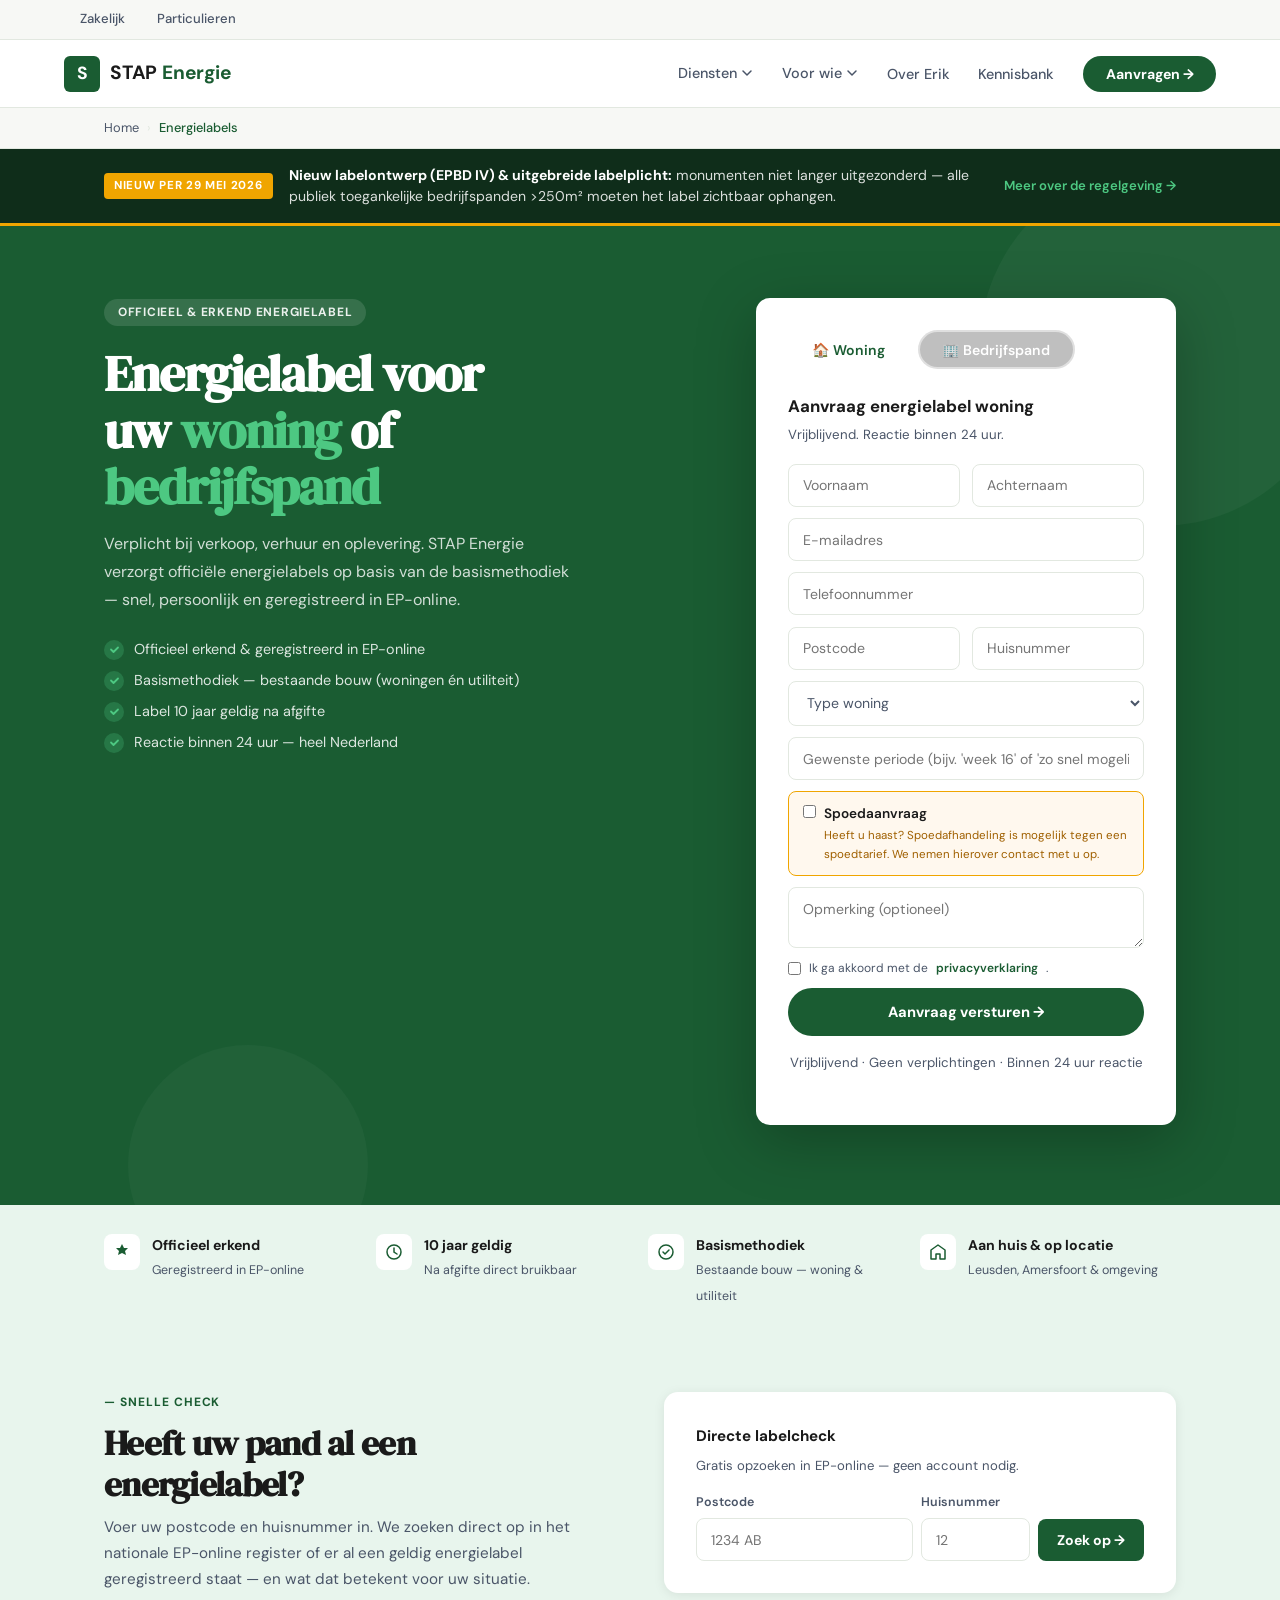
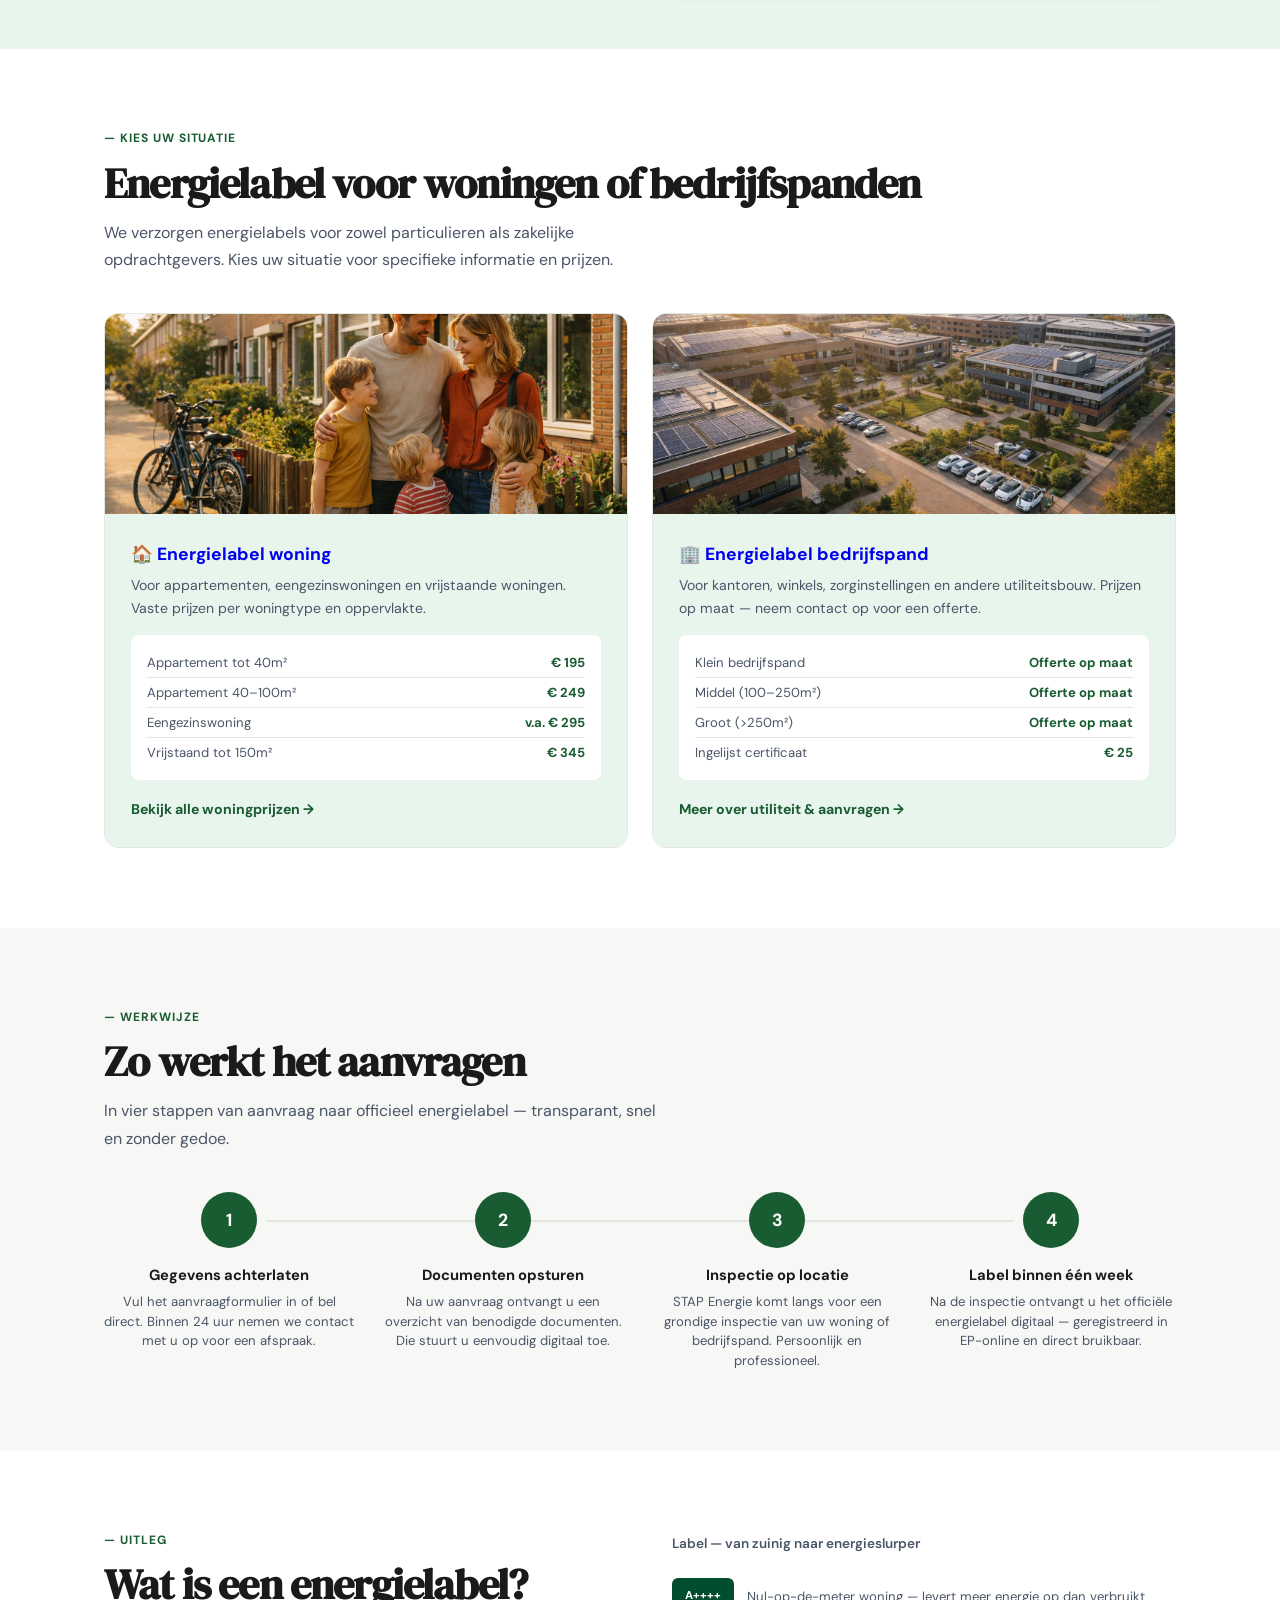
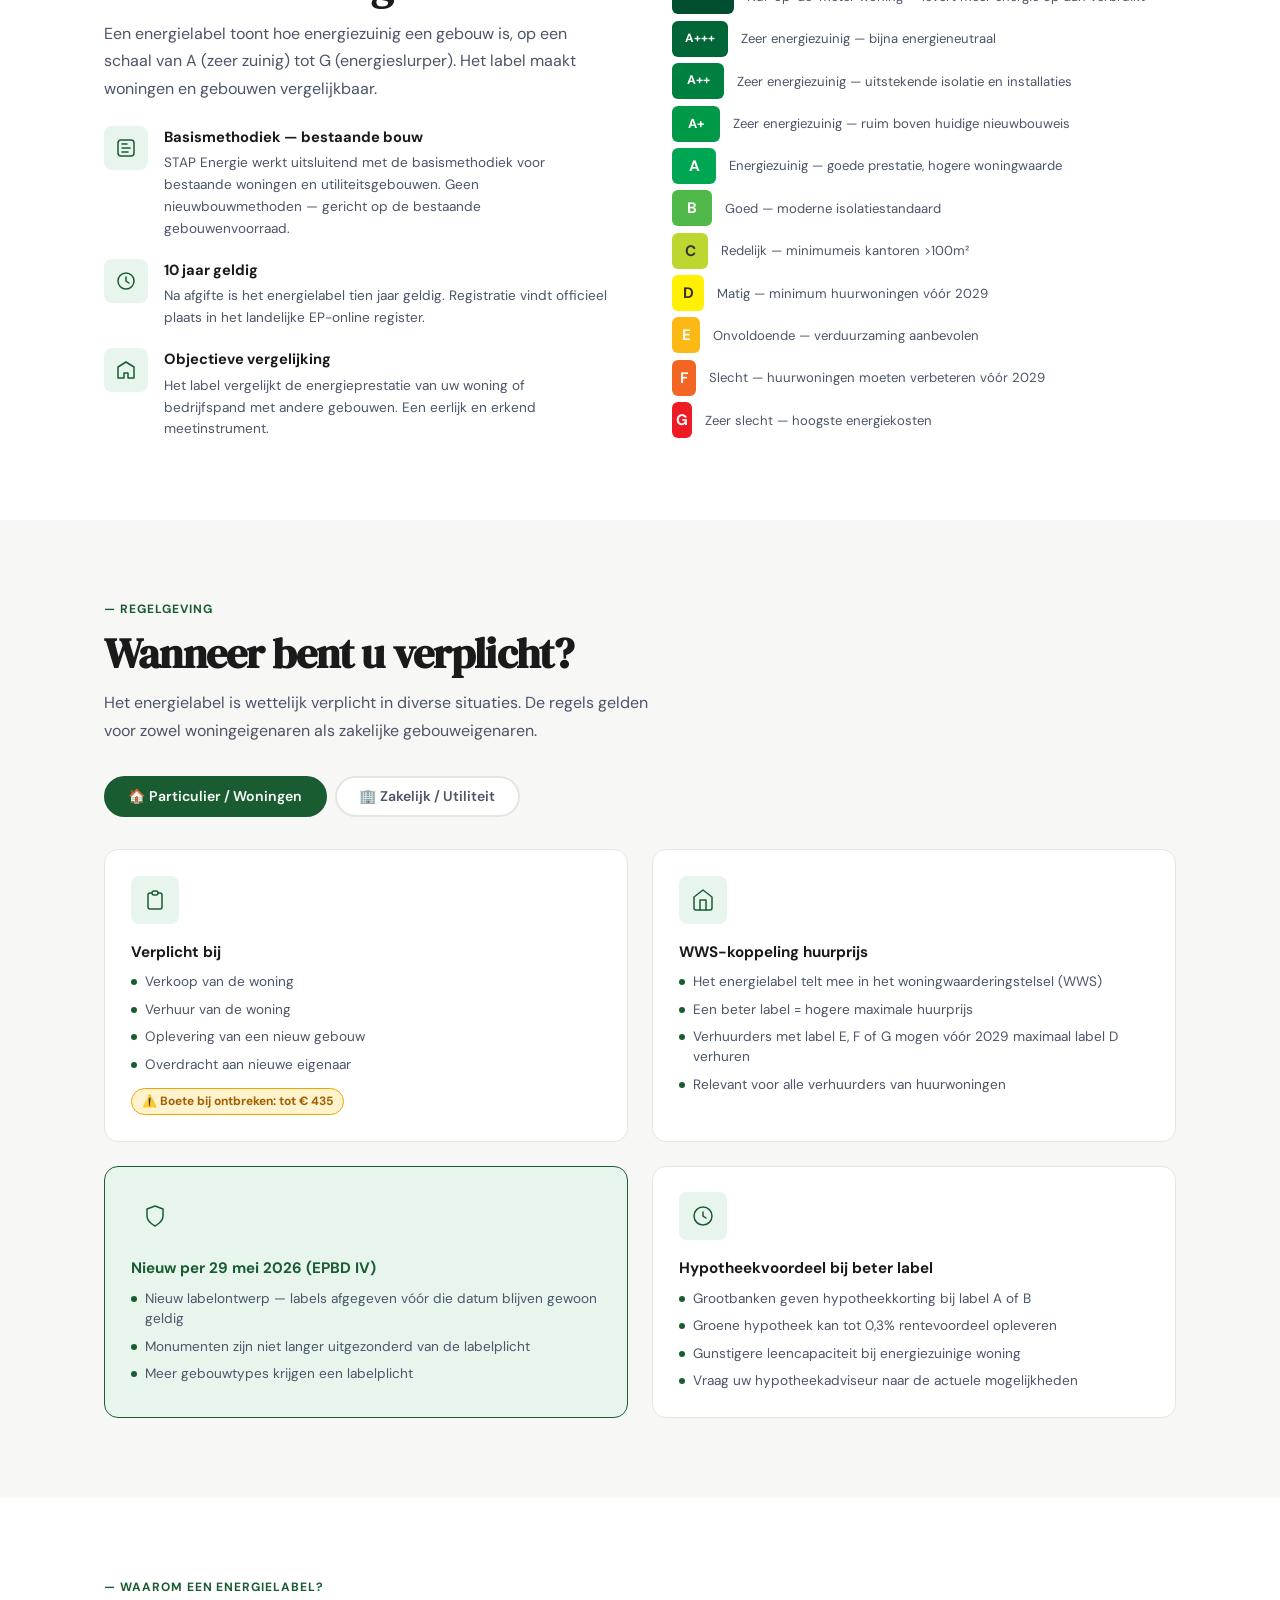
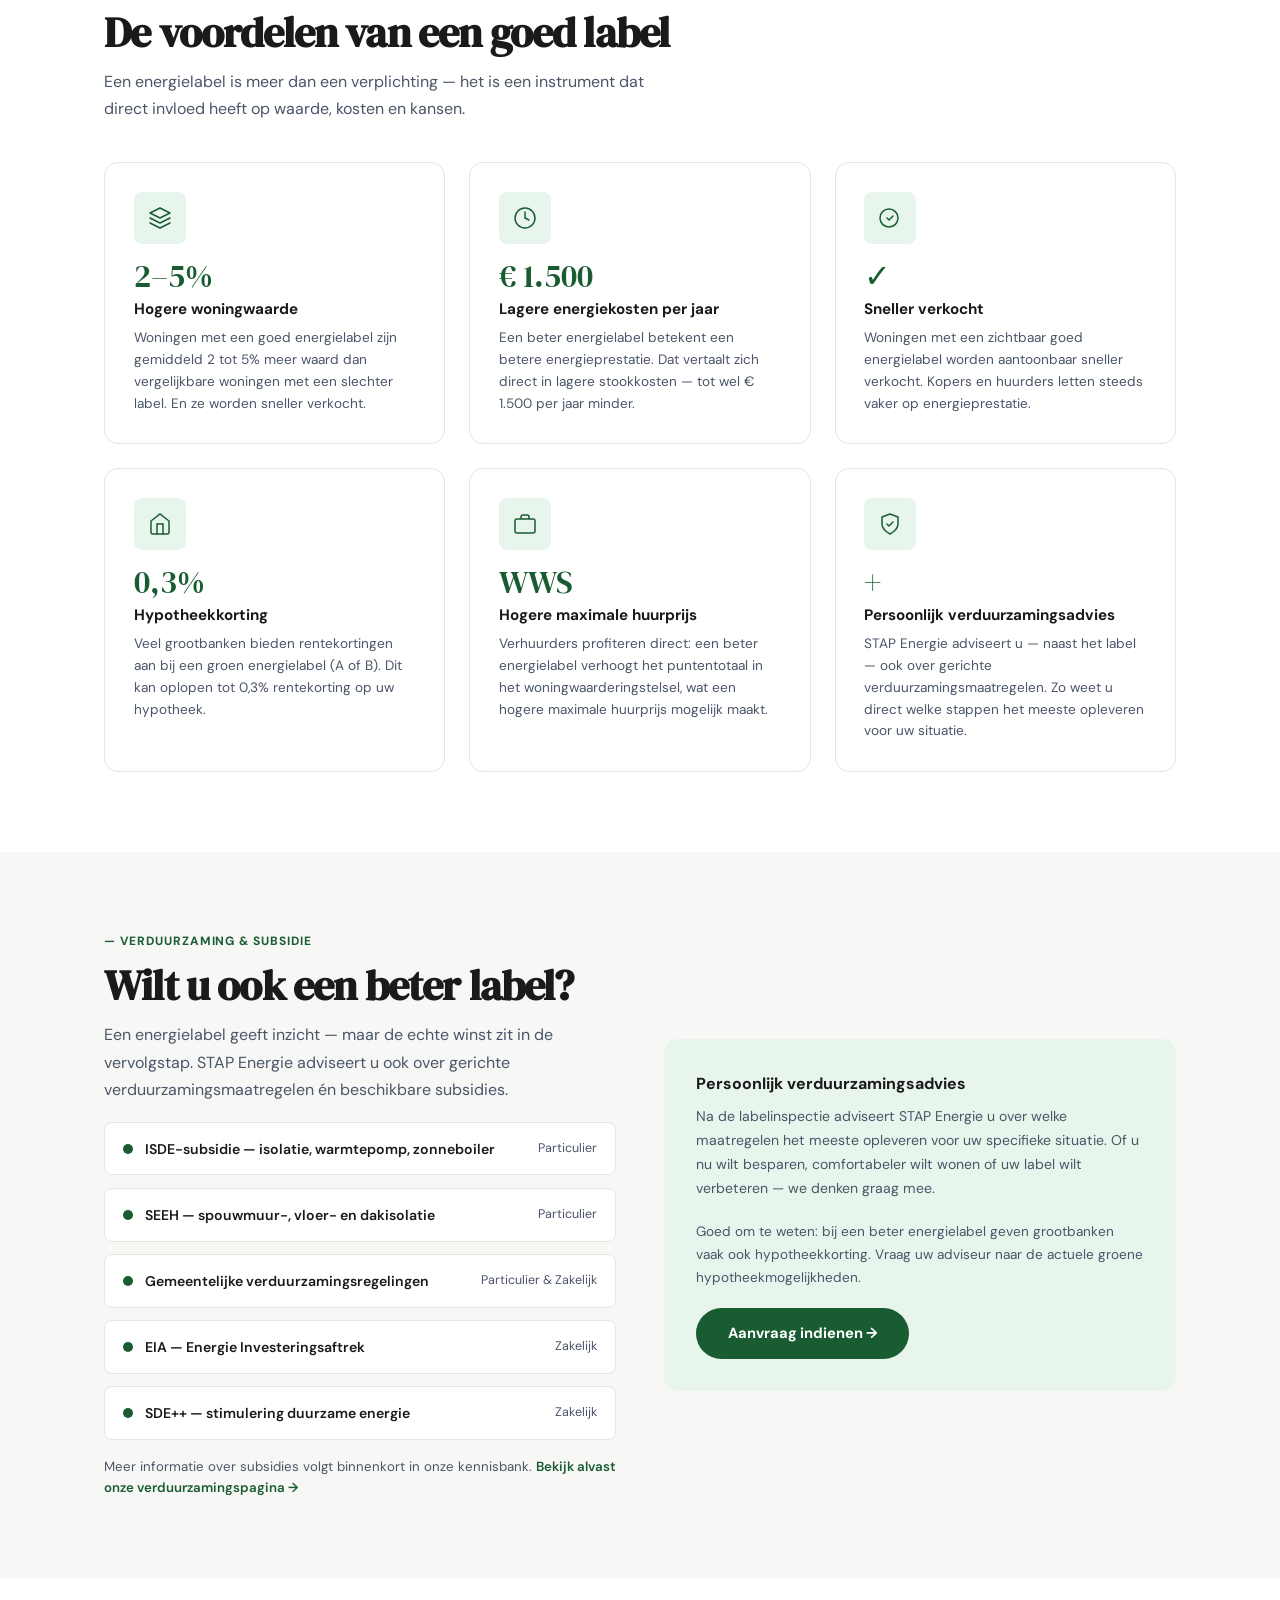
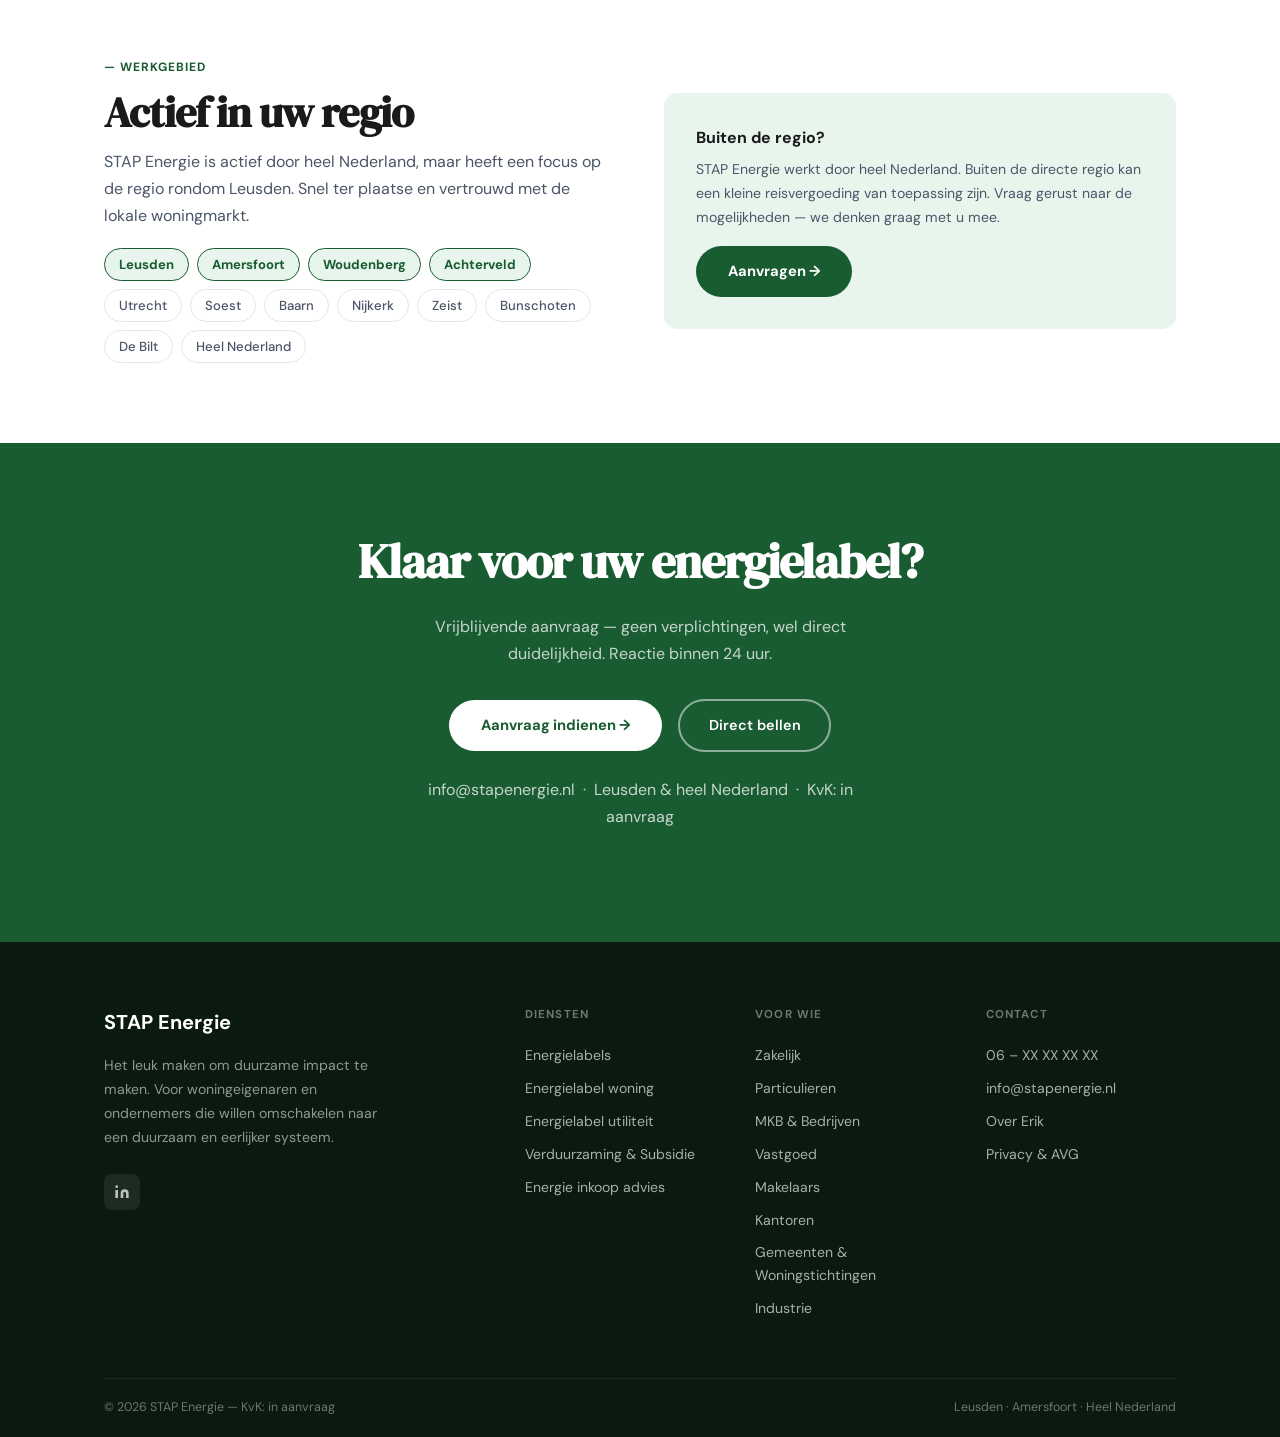
==== energielabels/index.html @ 415f6be5 "Deploy energielabels index pagina" ====
<!DOCTYPE html>
<html lang="nl">
<head>
<meta charset="UTF-8">
<meta name="viewport" content="width=device-width, initial-scale=1.0">
<title>Energielabel aanvragen — Woning & Bedrijfspand | STAP Energie</title>
<meta name="description" content="Officieel energielabel aanvragen voor uw woning of bedrijfspand in Leusden, Amersfoort, Woudenberg, Achterveld en omgeving. Snel, erkend en persoonlijk. 10 jaar geldig. STAP Energie regelt het.">
<link rel="canonical" href="https://stapenergie.nl/energielabels/">

<!-- Structured data: Service + LocalBusiness -->
<script type="application/ld+json">
{
  "@context": "https://schema.org",
  "@type": "Service",
  "name": "Energielabel aanvragen",
  "provider": {
    "@type": "LocalBusiness",
    "name": "STAP Energie",
    "url": "https://stapenergie.nl",
    "telephone": "06-XX XX XX XX",
    "email": "info@stapenergie.nl",
    "areaServed": [
      {"@type": "City", "name": "Leusden"},
      {"@type": "City", "name": "Amersfoort"},
      {"@type": "City", "name": "Woudenberg"},
      {"@type": "City", "name": "Achterveld"},
      {"@type": "City", "name": "Utrecht"},
      {"@type": "City", "name": "Soest"},
      {"@type": "City", "name": "Baarn"},
      {"@type": "City", "name": "Nijkerk"}
    ]
  },
  "serviceType": ["Energielabel woning", "Energielabel utiliteit", "Energielabel bedrijfspand"],
  "description": "Officieel energielabel voor woningen en bedrijfspanden op basis van de basismethodiek. Erkend en geregistreerd in EP-online. Geldig voor 10 jaar.",
  "areaServed": [
    {"@type": "City", "name": "Leusden"},
    {"@type": "City", "name": "Amersfoort"},
    {"@type": "City", "name": "Woudenberg"},
    {"@type": "City", "name": "Achterveld"}
  ]
}
</script>

<link rel="preconnect" href="https://fonts.googleapis.com">
<link rel="preconnect" href="https://fonts.gstatic.com" crossorigin>
<link href="https://fonts.googleapis.com/css2?family=DM+Sans:wght@400;500;700&family=DM+Serif+Display&display=swap" rel="stylesheet">

<style>
/* ══════════════════════════════════
   RESET & TOKENS
══════════════════════════════════ */
*, *::before, *::after { box-sizing: border-box; margin: 0; padding: 0; }
html { scroll-behavior: smooth; overflow-x: hidden; }
body { font-family: 'DM Sans', sans-serif; font-size: 16px; line-height: 1.6; color: #1a1a1a; background: #fff; overflow-x: hidden; }
img  { max-width: 100%; height: auto; display: block; }
a    { text-decoration: none; }

:root {
  --groen:       #1a5c32;
  --groen-mid:   #237a43;
  --groen-licht: #f0f7f2;
  --groen-card:  #e8f5ed;
  --groen-acc:   #2ea855;
  --tekst:       #1a1a1a;
  --subtekst:    #4a5568;
  --rand:        #e2e8e0;
  --lichtgrijs:  #f7f8f5;
  --wit:         #ffffff;
  --serif:       'DM Serif Display', serif;
  --r:           8px;
  --rl:          14px;
  --shadow:      0 2px 12px rgba(0,0,0,.08);
  --shadow-lg:   0 8px 32px rgba(0,0,0,.12);
}

/* ══════════════════════════════════
   UTILITY
══════════════════════════════════ */
.container  { max-width: 1200px; margin: 0 auto; padding: 0 5%; }
.section    { padding: 80px 0; scroll-margin-top: 80px; }
.sec-grijs  { background: var(--lichtgrijs); }
.sec-groen  { background: var(--groen-card); }
.sec-label  { display: block; font-size: .75rem; font-weight: 700; letter-spacing: .08em; text-transform: uppercase; color: var(--groen); margin-bottom: .7rem; }
.sec-label::before { content: '— '; }
.sec-title  { font-family: var(--serif); font-size: clamp(1.8rem, 3.5vw, 2.6rem); line-height: 1.15; letter-spacing: -.02em; }
.sec-sub    { font-size: 1rem; color: var(--subtekst); margin-top: .7rem; max-width: 560px; line-height: 1.7; }
.btn-groen  { display: inline-flex; align-items: center; gap: 8px; background: var(--groen); color: #fff; padding: .85rem 2rem; border-radius: 100px; font-size: .92rem; font-weight: 700; transition: background .2s, transform .15s; }
.btn-groen:hover { background: var(--groen-mid); transform: translateY(-2px); }
.btn-out    { display: inline-flex; align-items: center; gap: 8px; border: 1.5px solid var(--groen); color: var(--groen); padding: .8rem 1.8rem; border-radius: 100px; font-size: .92rem; font-weight: 600; transition: background .2s, color .2s; }
.btn-out:hover { background: var(--groen); color: #fff; }
.sr-only    { position: absolute; width: 1px; height: 1px; padding: 0; margin: -1px; overflow: hidden; clip: rect(0,0,0,0); white-space: nowrap; border: 0; }

/* ══════════════════════════════════
   SEGMENT BAR
══════════════════════════════════ */
.seg-bar { background: var(--lichtgrijs); border-bottom: 1px solid var(--rand); display: flex; align-items: center; height: 40px; overflow-x: auto; overflow-y: hidden; white-space: nowrap; scrollbar-width: none; -webkit-overflow-scrolling: touch; padding: 0 5%; }
.seg-bar::-webkit-scrollbar { display: none; }
.seg-bar a { display: inline-flex; align-items: center; height: 100%; padding: 0 1rem; font-size: .82rem; font-weight: 500; color: var(--subtekst); border-bottom: 2px solid transparent; transition: color .2s, border-color .2s; white-space: nowrap; flex-shrink: 0; }
.seg-bar a:hover, .seg-bar a.active { color: var(--groen); border-bottom-color: var(--groen); }

/* ══════════════════════════════════
   NAV
══════════════════════════════════ */
.nav { position: sticky; top: 0; z-index: 200; background: #fff; border-bottom: 1px solid var(--rand); height: 68px; display: flex; align-items: center; justify-content: space-between; padding: 0 5%; }
.nav-logo { display: flex; align-items: center; gap: 10px; color: var(--tekst); }
.nav-logo-mark { width: 36px; height: 36px; background: var(--groen); border-radius: 6px; display: flex; align-items: center; justify-content: center; color: #fff; font-size: 1.1rem; font-weight: 700; flex-shrink: 0; }
.nav-logo-text { font-size: 1.2rem; font-weight: 700; letter-spacing: -.01em; }
.nav-logo-text span { color: var(--groen); }
.nav-links { display: flex; align-items: center; gap: 1.8rem; list-style: none; }
.nav-links a { font-size: .9rem; font-weight: 500; color: var(--subtekst); transition: color .2s; }
.nav-links a:hover, .nav-links a.actief { color: var(--groen); }
.nav-cta { background: var(--groen) !important; color: #fff !important; padding: .55rem 1.4rem; border-radius: 100px; font-size: .88rem !important; font-weight: 700 !important; }
.nav-cta:hover { background: var(--groen-mid) !important; }
.nav-toggle { display: none; flex-direction: column; gap: 5px; cursor: pointer; background: none; border: none; padding: 4px; }
.nav-toggle span { display: block; width: 24px; height: 2px; background: var(--tekst); border-radius: 2px; transition: transform .3s, opacity .3s; }
.nav-toggle.open span:nth-child(1) { transform: translateY(7px) rotate(45deg); }
.nav-toggle.open span:nth-child(2) { opacity: 0; }
.nav-toggle.open span:nth-child(3) { transform: translateY(-7px) rotate(-45deg); }

/* Dropdown */
.has-dd { position: relative; }
.has-dd > a { display: flex; align-items: center; gap: 4px; }
.dropdown { display: none; position: absolute; top: calc(100% + 12px); left: 50%; transform: translateX(-50%); background: #fff; border: 1px solid var(--rand); border-radius: var(--rl); box-shadow: var(--shadow-lg); min-width: 260px; padding: .5rem; z-index: 300; }
.dropdown::before { content: ''; position: absolute; top: -6px; left: 50%; transform: translateX(-50%) rotate(45deg); width: 12px; height: 12px; background: #fff; border-left: 1px solid var(--rand); border-top: 1px solid var(--rand); }
.has-dd:hover .dropdown { display: block; }
.dd-item { display: flex; align-items: center; padding: .65rem 1rem; border-radius: var(--r); font-size: .88rem; font-weight: 500; color: var(--subtekst); transition: color .15s, background .15s; min-height: 44px; }
.dd-item:hover { color: var(--groen); background: var(--groen-licht); }
.dd-item-dim { opacity: .6; }
.dd-binnenkort { font-size: .75rem; color: var(--subtekst); }

/* ══════════════════════════════════
   BREADCRUMB
══════════════════════════════════ */
.breadcrumb { background: var(--lichtgrijs); border-bottom: 1px solid var(--rand); padding: .6rem 0; }
.breadcrumb-inner { display: flex; align-items: center; gap: .5rem; font-size: .8rem; color: var(--subtekst); }
.breadcrumb-inner a { color: var(--subtekst); transition: color .2s; }
.breadcrumb-inner a:hover { color: var(--groen); }
.breadcrumb-inner .sep { color: var(--rand); }
.breadcrumb-inner .current { color: var(--groen); font-weight: 500; }

/* ══════════════════════════════════
   PAGE HERO
══════════════════════════════════ */
.page-hero { background: var(--groen); padding: 72px 0 80px; position: relative; overflow: hidden; }
.page-hero::before { content: ''; position: absolute; top: -60px; right: -60px; width: 360px; height: 360px; border-radius: 50%; background: rgba(255,255,255,.04); pointer-events: none; }
.page-hero::after  { content: ''; position: absolute; bottom: -80px; left: 10%; width: 240px; height: 240px; border-radius: 50%; background: rgba(255,255,255,.03); pointer-events: none; }
.page-hero-inner { display: grid; grid-template-columns: 1fr 420px; gap: 3rem; align-items: start; position: relative; z-index: 1; }
.page-hero-label { display: inline-flex; align-items: center; background: rgba(255,255,255,.12); color: rgba(255,255,255,.9); font-size: .75rem; font-weight: 700; letter-spacing: .06em; text-transform: uppercase; padding: 4px 14px; border-radius: 100px; margin-bottom: 1.2rem; }
.page-hero-title { font-family: var(--serif); font-size: clamp(2rem, 4vw, 3.2rem); line-height: 1.1; color: #fff; letter-spacing: -.02em; margin-bottom: 1rem; }
.page-hero-title em { font-style: normal; color: #4dc882; }
.page-hero-desc { font-size: 1rem; color: rgba(255,255,255,.8); line-height: 1.75; margin-bottom: 1.5rem; max-width: 480px; }
.page-hero-checks { list-style: none; margin-bottom: 1.8rem; display: flex; flex-direction: column; gap: .5rem; }
.page-hero-checks li { display: flex; align-items: center; gap: 10px; font-size: .9rem; color: rgba(255,255,255,.85); }
.page-hero-checks li::before { content: ''; width: 20px; height: 20px; border-radius: 50%; background: rgba(77,200,130,.25); flex-shrink: 0; background-image: url("data:image/svg+xml,%3Csvg width='11' height='11' viewBox='0 0 11 11' fill='none' xmlns='http://www.w3.org/2000/svg'%3E%3Cpath d='M2 5.5l2.5 2.5 4.5-4.5' stroke='%234dc882' stroke-width='1.8' stroke-linecap='round' stroke-linejoin='round'/%3E%3C/svg%3E"); background-repeat: no-repeat; background-position: center; }

/* Segment-keuze tabs in hero */
.hero-tabs { display: flex; gap: .5rem; margin-bottom: 1.5rem; }
.hero-tab { padding: .55rem 1.4rem; border-radius: 100px; font-size: .88rem; font-weight: 600; cursor: pointer; border: 2px solid rgba(255,255,255,.5); color: #fff; background: rgba(0,0,0,.25); transition: all .2s; font-family: inherit; }
.hero-tab.active { background: #fff; color: var(--groen); border-color: #fff; }
.hero-tab:hover:not(.active) { border-color: #fff; background: rgba(0,0,0,.35); color: #fff; }

/* Hero form card */
.hero-form-card { background: #fff; border-radius: var(--rl); padding: 2rem; box-shadow: 0 16px 60px rgba(0,0,0,.25); }
.hero-form-card h3 { font-size: 1.05rem; font-weight: 700; margin-bottom: .2rem; }
.hero-form-card p  { font-size: .83rem; color: var(--subtekst); margin-bottom: 1.2rem; }
.form-stack  { display: flex; flex-direction: column; gap: .7rem; }
.form-row    { display: grid; grid-template-columns: 1fr 1fr; gap: .7rem; }
.form-input  { width: 100%; padding: .72rem .9rem; border: 1.5px solid var(--rand); border-radius: var(--r); font-size: .88rem; font-family: inherit; outline: none; transition: border-color .15s; background: #fff; color: var(--tekst); }
.form-input:focus  { border-color: var(--groen); }
.form-select { width: 100%; padding: .72rem .9rem; border: 1.5px solid var(--rand); border-radius: var(--r); font-size: .88rem; font-family: inherit; outline: none; background: #fff; color: var(--subtekst); }
.form-select:focus { border-color: var(--groen); }
.form-check  { display: flex; align-items: flex-start; gap: 8px; font-size: .75rem; color: var(--subtekst); line-height: 1.4; }
.form-check input { margin-top: 2px; flex-shrink: 0; accent-color: var(--groen); }
.form-check a { color: var(--groen); font-weight: 600; }
.form-submit { width: 100%; padding: .9rem; background: var(--groen); color: #fff; border: none; border-radius: 100px; font-size: .92rem; font-weight: 700; cursor: pointer; font-family: inherit; transition: background .2s; }
.form-submit:hover { background: var(--groen-mid); }
.form-note   { text-align: center; font-size: .72rem; color: #9aa5b4; margin-top: .3rem; }
.form-hidden { display: none; }
.form-success { text-align: center; padding: 2rem 0; }
.form-success-title { font-weight: 700; font-size: 1rem; margin-bottom: .3rem; }
.form-success-sub   { color: var(--subtekst); font-size: .85rem; }

/* Spoed */
.spoed-row { background: #fff8ee; border: 1.5px solid #f0a500; border-radius: var(--r); padding: .7rem .9rem; display: flex; align-items: flex-start; gap: 8px; font-size: .82rem; color: var(--tekst); }
.spoed-row input { accent-color: #f0a500; margin-top: 2px; flex-shrink: 0; }
.spoed-note { font-size: .72rem; color: #a06000; margin-top: 2px; display: block; }

/* Prijs indicator */
.prijs-indicator { background: var(--groen-card); border-radius: var(--r); padding: .6rem .9rem; font-size: .82rem; color: var(--groen); font-weight: 600; display: none; }
.prijs-indicator.zichtbaar { display: block; }

/* ══════════════════════════════════
   URGENTIE BALK
══════════════════════════════════ */
.urgentie-balk { background: #0f2d1a; border-bottom: 3px solid #f0a500; padding: 1rem 0; }
.urgentie-inner { display: flex; align-items: center; gap: 1rem; flex-wrap: wrap; }
.urgentie-badge { background: #f0a500; color: #fff; font-size: .72rem; font-weight: 700; letter-spacing: .06em; text-transform: uppercase; padding: 4px 10px; border-radius: 4px; white-space: nowrap; flex-shrink: 0; }
.urgentie-tekst { font-size: .88rem; color: rgba(255,255,255,.85); line-height: 1.5; flex: 1; }
.urgentie-tekst strong { color: #fff; }
.urgentie-link { font-size: .82rem; color: #4dc882; font-weight: 600; white-space: nowrap; }
.urgentie-link:hover { text-decoration: underline; }

/* ══════════════════════════════════
   LABELCHECK
══════════════════════════════════ */
.labelcheck-sectie { background: var(--groen-card); padding: 56px 0; }
.labelcheck-inner { display: grid; grid-template-columns: 1fr 1fr; gap: 3rem; align-items: center; }
.labelcheck-tekst h2 { font-family: var(--serif); font-size: clamp(1.6rem, 3vw, 2.2rem); line-height: 1.15; letter-spacing: -.02em; margin-bottom: .7rem; }
.labelcheck-tekst p { font-size: .95rem; color: var(--subtekst); line-height: 1.7; }
.labelcheck-form { background: #fff; border-radius: var(--rl); padding: 2rem; box-shadow: var(--shadow); }
.labelcheck-form h4 { font-size: .95rem; font-weight: 700; margin-bottom: .4rem; }
.labelcheck-form p { font-size: .82rem; color: var(--subtekst); margin-bottom: 1.1rem; }
.labelcheck-velden { display: grid; grid-template-columns: 2fr 1fr auto; gap: .5rem; align-items: end; }
.labelcheck-velden label { font-size: .78rem; font-weight: 600; color: var(--subtekst); display: block; margin-bottom: .3rem; }
.labelcheck-btn { padding: .72rem 1.2rem; background: var(--groen); color: #fff; border: none; border-radius: var(--r); font-size: .88rem; font-weight: 700; cursor: pointer; font-family: inherit; transition: background .2s; white-space: nowrap; height: 42px; }
.labelcheck-btn:hover { background: var(--groen-mid); }
.labelcheck-resultaat { margin-top: 1rem; border-radius: var(--r); padding: 1rem 1.1rem; display: none; }
.labelcheck-resultaat.zichtbaar { display: block; }
.resultaat-heeft { background: var(--groen-card); border: 1.5px solid var(--groen); }
.resultaat-geen  { background: #fff8ee; border: 1.5px solid #f0a500; }
.resultaat-heeft h5 { color: var(--groen); font-size: .9rem; font-weight: 700; margin-bottom: .3rem; }
.resultaat-geen  h5 { color: #a06000; font-size: .9rem; font-weight: 700; margin-bottom: .3rem; }
.resultaat-heeft p,
.resultaat-geen  p  { font-size: .82rem; color: var(--subtekst); line-height: 1.5; margin-bottom: .7rem; }
.resultaat-heeft a,
.resultaat-geen  a  { font-size: .83rem; font-weight: 600; color: var(--groen); display: inline-flex; align-items: center; gap: 4px; }
.labelcheck-loading { font-size: .83rem; color: var(--subtekst); margin-top: .8rem; display: none; }
.labelcheck-loading.zichtbaar { display: block; }

/* ══════════════════════════════════
   WAT IS EEN ENERGIELABEL
══════════════════════════════════ */
.uitleg-grid { display: grid; grid-template-columns: 1fr 1fr; gap: 4rem; align-items: center; }
.uitleg-label-bar { display: flex; flex-direction: column; gap: .4rem; margin-top: 1.5rem; }
.label-rij { display: flex; align-items: center; gap: .8rem; }
.label-letter { width: 36px; height: 36px; border-radius: 6px; display: flex; align-items: center; justify-content: center; font-weight: 700; font-size: .95rem; color: #fff; flex-shrink: 0; }
.label-aplus4 { background: #004d30; width: 62px; font-size: .72rem; }
.label-aplus3 { background: #006638; width: 56px; font-size: .75rem; }
.label-aplus2 { background: #008040; width: 52px; font-size: .78rem; }
.label-aplus1 { background: #009948; width: 48px; font-size: .82rem; }
.label-a  { background: #00a651; width: 44px; }
.label-b  { background: #50b848; width: 40px; }
.label-c  { background: #bed630; color: #333; width: 36px; }
.label-d  { background: #fff101; color: #333; width: 32px; }
.label-e  { background: #fcb814; width: 28px; }
.label-f  { background: #f26522; width: 24px; }
.label-g  { background: #ed1c24; width: 20px; }
.label-desc { font-size: .82rem; color: var(--subtekst); }
.uitleg-punten { display: flex; flex-direction: column; gap: 1.2rem; margin-top: 1.5rem; }
.uitleg-punt { display: flex; gap: 1rem; }
.uitleg-punt-icon { width: 44px; height: 44px; background: var(--groen-card); border-radius: var(--r); display: flex; align-items: center; justify-content: center; color: var(--groen); flex-shrink: 0; }
.uitleg-punt h4 { font-size: .92rem; font-weight: 700; margin-bottom: .2rem; }
.uitleg-punt p  { font-size: .85rem; color: var(--subtekst); line-height: 1.6; }

/* ══════════════════════════════════
   WETGEVING TABS
══════════════════════════════════ */
.wetgeving-tabs { display: flex; gap: .5rem; margin-bottom: 2rem; }
.wetgeving-tab { padding: .6rem 1.4rem; border-radius: 100px; font-size: .88rem; font-weight: 600; cursor: pointer; border: 2px solid var(--rand); color: var(--subtekst); background: #fff; transition: all .2s; font-family: inherit; }
.wetgeving-tab.active { background: var(--groen); color: #fff; border-color: var(--groen); }
.wetgeving-tab:hover:not(.active) { border-color: var(--groen); color: var(--groen); }
.wetgeving-tabs-mt { margin-top: 2rem; }
.wetgeving-panel { display: none; }
.wetgeving-panel.active { display: grid; grid-template-columns: 1fr 1fr; gap: 1.5rem; }
.wet-card { background: #fff; border: 1.5px solid var(--rand); border-radius: var(--rl); padding: 1.6rem; }
.wet-card-icon { width: 48px; height: 48px; background: var(--groen-card); border-radius: var(--r); display: flex; align-items: center; justify-content: center; color: var(--groen); margin-bottom: 1rem; }
.wet-card h4 { font-size: .95rem; font-weight: 700; margin-bottom: .5rem; }
.wet-card ul { list-style: none; display: flex; flex-direction: column; gap: .45rem; }
.wet-card ul li { font-size: .85rem; color: var(--subtekst); display: flex; align-items: flex-start; gap: 8px; line-height: 1.5; }
.wet-card ul li::before { content: ''; width: 6px; height: 6px; border-radius: 50%; background: var(--groen); flex-shrink: 0; margin-top: 7px; }
.wet-card-highlight { border-color: var(--groen); background: var(--groen-card); }
.wet-card-highlight h4 { color: var(--groen); }
.boete-badge { display: inline-flex; background: #fef3cd; border: 1px solid #f0a500; color: #a06000; font-size: .75rem; font-weight: 700; padding: 3px 10px; border-radius: 100px; margin-top: .8rem; }
.muur-badge { display: inline-flex; align-items: center; gap: 6px; background: var(--groen); color: #fff; font-size: .78rem; font-weight: 700; padding: 5px 12px; border-radius: 100px; margin-top: .8rem; }

/* ══════════════════════════════════
   VOORDELEN
══════════════════════════════════ */
.voordelen-grid { display: grid; grid-template-columns: repeat(3, 1fr); gap: 1.5rem; margin-top: 2.5rem; }
.voordeel-card { background: #fff; border: 1.5px solid var(--rand); border-radius: var(--rl); padding: 1.8rem; transition: border-color .2s, box-shadow .2s, transform .2s; }
.voordeel-card:hover { border-color: var(--groen); box-shadow: var(--shadow); transform: translateY(-3px); }
.voordeel-icon { width: 52px; height: 52px; background: var(--groen-card); border-radius: var(--r); display: flex; align-items: center; justify-content: center; color: var(--groen); margin-bottom: 1rem; }
.voordeel-getal { font-family: var(--serif); font-size: 2rem; color: var(--groen); line-height: 1; margin-bottom: .3rem; }
.voordeel-card h4 { font-size: .95rem; font-weight: 700; margin-bottom: .4rem; }
.voordeel-card p  { font-size: .85rem; color: var(--subtekst); line-height: 1.6; }

/* ══════════════════════════════════
   SEGMENTKAARTEN (woning / utiliteit)
══════════════════════════════════ */
.segment-kaarten { display: grid; grid-template-columns: 1fr 1fr; gap: 1.5rem; margin-top: 2.5rem; }
.segment-kaart { border-radius: var(--rl); overflow: hidden; display: block; transition: transform .2s, box-shadow .2s; border: 1.5px solid var(--rand); }
.segment-kaart:hover { transform: translateY(-4px); box-shadow: var(--shadow-lg); border-color: var(--groen); }
.segment-kaart-img { width: 100%; height: 200px; object-fit: cover; }
.segment-kaart-body { padding: 1.6rem; background: var(--groen-card); }
.segment-kaart-body h3 { font-size: 1.1rem; font-weight: 700; margin-bottom: .4rem; }
.segment-kaart-body p  { font-size: .88rem; color: var(--subtekst); line-height: 1.6; margin-bottom: 1rem; }
.segment-kaart-prijzen { background: #fff; border-radius: var(--r); padding: .8rem 1rem; margin-bottom: 1rem; }
.segment-prijs-rij { display: flex; justify-content: space-between; align-items: center; font-size: .82rem; padding: .25rem 0; border-bottom: 1px solid var(--rand); }
.segment-prijs-rij:last-child { border-bottom: none; }
.segment-prijs-rij .prijs-label { color: var(--subtekst); }
.segment-prijs-rij .prijs-val { font-weight: 700; color: var(--groen); }
.segment-kaart-link { display: inline-flex; align-items: center; gap: 6px; color: var(--groen); font-size: .88rem; font-weight: 700; }

/* ══════════════════════════════════
   AANVRAAGPROCES
══════════════════════════════════ */
.proces-grid { display: grid; grid-template-columns: repeat(4, 1fr); gap: 1.5rem; margin-top: 2.5rem; position: relative; }
.proces-grid::before { content: ''; position: absolute; top: 28px; left: calc(12.5% + 28px); right: calc(12.5% + 28px); height: 2px; background: var(--rand); z-index: 0; }
.proces-stap { display: flex; flex-direction: column; align-items: center; text-align: center; position: relative; z-index: 1; }
.proces-num { width: 56px; height: 56px; border-radius: 50%; background: var(--groen); color: #fff; font-size: 1.1rem; font-weight: 700; display: flex; align-items: center; justify-content: center; margin-bottom: 1rem; flex-shrink: 0; }
.proces-stap h4 { font-size: .92rem; font-weight: 700; margin-bottom: .3rem; }
.proces-stap p  { font-size: .82rem; color: var(--subtekst); line-height: 1.5; }

/* ══════════════════════════════════
   SUBSIDIE SECTIE
══════════════════════════════════ */
.subsidie-grid { display: grid; grid-template-columns: 1fr 1fr; gap: 3rem; align-items: center; }
.subsidie-kaarten { display: flex; flex-direction: column; gap: .8rem; margin-top: 1.2rem; }
.subsidie-kaart { background: #fff; border: 1.5px solid var(--rand); border-radius: var(--r); padding: .9rem 1.1rem; display: flex; align-items: center; gap: .8rem; transition: border-color .2s; }
.subsidie-kaart:hover { border-color: var(--groen); }
.subsidie-dot { width: 10px; height: 10px; background: var(--groen); border-radius: 50%; flex-shrink: 0; }
.subsidie-kaart span { font-size: .88rem; font-weight: 600; color: var(--tekst); }
.subsidie-kaart small { font-size: .78rem; color: var(--subtekst); margin-left: auto; }
.subsidie-cta-blok { background: var(--groen-card); border-radius: var(--rl); padding: 2rem; }
.subsidie-cta-blok h4 { font-size: 1rem; font-weight: 700; margin-bottom: .5rem; }
.subsidie-cta-blok p  { font-size: .88rem; color: var(--subtekst); line-height: 1.7; margin-bottom: 1.2rem; }

/* ══════════════════════════════════
   REGIO SECTIE
══════════════════════════════════ */
.regio-grid { display: grid; grid-template-columns: 1fr 1fr; gap: 3rem; align-items: center; }
.regio-tags { display: flex; flex-wrap: wrap; gap: .5rem; margin-top: 1.2rem; }
.regio-tag  { background: #fff; border: 1.5px solid var(--rand); color: var(--subtekst); font-size: .82rem; font-weight: 500; padding: 5px 14px; border-radius: 100px; transition: border-color .2s, color .2s; }
.regio-tag:hover { border-color: var(--groen); color: var(--groen); }
.regio-tag.hoofd { background: var(--groen-card); border-color: var(--groen); color: var(--groen); font-weight: 700; }
.regio-info { background: var(--groen-card); border-radius: var(--rl); padding: 2rem; }
.regio-info h4 { font-size: 1rem; font-weight: 700; margin-bottom: .5rem; }
.regio-info p  { font-size: .88rem; color: var(--subtekst); line-height: 1.7; margin-bottom: 1rem; }

/* ══════════════════════════════════
   USP BALK
══════════════════════════════════ */
.usp-balk { background: var(--groen-card); padding: 1.8rem 0; }
.usp-grid  { display: grid; grid-template-columns: repeat(4, 1fr); gap: 1rem; }
.usp-item  { display: flex; align-items: flex-start; gap: 12px; }
.usp-icon  { width: 36px; height: 36px; background: #fff; border-radius: var(--r); display: flex; align-items: center; justify-content: center; flex-shrink: 0; color: var(--groen); }
.usp-item strong { display: block; font-size: .88rem; font-weight: 700; }
.usp-item span   { font-size: .78rem; color: var(--subtekst); }

/* ══════════════════════════════════
   CTA SECTIE
══════════════════════════════════ */
.cta-sec { background: var(--groen); padding: 80px 0; text-align: center; }
.cta-sec h2 { font-family: var(--serif); font-size: clamp(2rem, 4vw, 3rem); color: #fff; margin-bottom: .8rem; letter-spacing: -.02em; }
.cta-sec p  { color: rgba(255,255,255,.75); font-size: 1rem; margin-bottom: 2rem; max-width: 480px; margin-left: auto; margin-right: auto; line-height: 1.7; }
.cta-btns  { display: flex; align-items: center; justify-content: center; gap: 1rem; flex-wrap: wrap; }
.cta-meta  { margin-top: 1.5rem; font-size: .78rem; color: rgba(255,255,255,.5); }
.btn-wit { background: #fff; color: var(--groen); padding: .85rem 2rem; border-radius: 100px; font-size: .92rem; font-weight: 700; display: inline-flex; align-items: center; gap: 8px; transition: transform .15s, box-shadow .15s; }
.btn-wit:hover { transform: translateY(-2px); box-shadow: 0 8px 24px rgba(0,0,0,.2); }
.btn-wit-out { border: 2px solid rgba(255,255,255,.5); color: #fff; padding: .8rem 1.8rem; border-radius: 100px; font-size: .9rem; font-weight: 600; display: inline-flex; align-items: center; gap: 8px; transition: border-color .2s, background .2s; }
.btn-wit-out:hover { border-color: #fff; background: rgba(255,255,255,.1); }

/* ══════════════════════════════════
   FOOTER
══════════════════════════════════ */
.footer { background: #0a1a0f; color: rgba(255,255,255,.65); padding: 64px 0 0; }
.footer-grid { display: grid; grid-template-columns: 2fr 1fr 1fr 1fr; gap: 2.5rem; padding-bottom: 48px; }
.footer-brand { font-size: 1.25rem; font-weight: 700; color: #fff; margin-bottom: 1rem; }
.footer-desc  { font-size: .88rem; color: rgba(255,255,255,.55); line-height: 1.7; max-width: 280px; margin-bottom: 1.5rem; }
.footer-social { display: flex; gap: .8rem; }
.footer-social a { width: 36px; height: 36px; border-radius: var(--r); background: rgba(255,255,255,.08); display: flex; align-items: center; justify-content: center; transition: background .2s; color: rgba(255,255,255,.7); }
.footer-social a:hover { background: rgba(255,255,255,.16); }
.footer-col h4 { font-size: .72rem; font-weight: 700; letter-spacing: .1em; text-transform: uppercase; color: rgba(255,255,255,.4); margin-bottom: 1.2rem; }
.footer-col a  { display: block; color: rgba(255,255,255,.65); font-size: .88rem; margin-bottom: .65rem; transition: color .2s; }
.footer-col a:hover { color: #fff; }
.footer-bottom { border-top: 1px solid rgba(255,255,255,.08); padding: 1.2rem 0; display: flex; align-items: center; justify-content: space-between; flex-wrap: wrap; gap: .5rem; }
.footer-copy { font-size: .78rem; color: rgba(255,255,255,.4); }

/* ══════════════════════════════════
   RESPONSIVE — TABLET 900px
══════════════════════════════════ */
@media (max-width: 900px) {
  .page-hero-inner    { grid-template-columns: 1fr; }
  .uitleg-grid        { grid-template-columns: 1fr; }
  .wetgeving-panel.active { grid-template-columns: 1fr; }
  .voordelen-grid     { grid-template-columns: 1fr 1fr; }
  .segment-kaarten    { grid-template-columns: 1fr 1fr; }
  .proces-grid        { grid-template-columns: 1fr 1fr; }
  .proces-grid::before { display: none; }
  .subsidie-grid      { grid-template-columns: 1fr; }
  .regio-grid         { grid-template-columns: 1fr; gap: 2rem; }
  .labelcheck-inner   { grid-template-columns: 1fr; }
  .usp-grid           { grid-template-columns: 1fr 1fr; }
  .footer-grid        { grid-template-columns: 1fr 1fr; gap: 2rem; }
}

/* ══════════════════════════════════
   RESPONSIVE — MOBIEL 768px
══════════════════════════════════ */
@media (max-width: 768px) {
  .nav-toggle { display: flex; }
  .nav-links {
    display: none;
    position: absolute;
    top: 68px; left: 0; right: 0;
    background: #fff;
    border-bottom: 1px solid var(--rand);
    flex-direction: column;
    padding: .5rem 5%;
    gap: 0;
    box-shadow: 0 8px 24px rgba(0,0,0,.08);
    z-index: 199;
  }
  .nav-links.open { display: flex; }
  .nav-links li { border-bottom: 1px solid var(--rand); }
  .nav-links li:last-child { border-bottom: none; }
  .nav-links a { padding: .85rem 0; font-size: .95rem; display: flex; align-items: center; min-height: 44px; }
  .nav-cta { background: none !important; color: var(--groen) !important; border-radius: 0 !important; }
  .dropdown { position: static; transform: none; box-shadow: none; border: none; border-radius: 0; padding: 0 0 .5rem 1rem; display: none; }
  .dropdown::before { display: none; }
  .has-dd:hover .dropdown { display: none; }
  .has-dd.open .dropdown { display: block; }
  .section { padding: 56px 0; }
  .page-hero { padding: 48px 0 56px; }
  .segment-kaarten    { grid-template-columns: 1fr; }
  .voordelen-grid     { grid-template-columns: 1fr; }
  .proces-grid        { grid-template-columns: 1fr; }
  .labelcheck-velden  { grid-template-columns: 1fr; }
  .labelcheck-btn     { width: 100%; }
  .wetgeving-tabs     { flex-wrap: wrap; }
  .cta-btns { flex-direction: column; align-items: center; }
  .btn-wit, .btn-wit-out { width: 100%; max-width: 300px; text-align: center; justify-content: center; }
}

@media (max-width: 480px) {
  .usp-grid    { grid-template-columns: 1fr 1fr; }
  .form-row    { grid-template-columns: 1fr; }
  .footer-grid { grid-template-columns: 1fr; }
  .hero-tabs   { flex-wrap: wrap; }
}
</style>
</head>
<body>

<!-- Segment bar -->
<div class="seg-bar">
  <a href="/zakelijk/">Zakelijk</a>
  <a href="/particulieren/">Particulieren</a>
</div>

<!-- Nav -->
<nav class="nav">
  <a href="/" class="nav-logo">
    <div class="nav-logo-mark">S</div>
    <span class="nav-logo-text">STAP <span>Energie</span></span>
  </a>
  <ul class="nav-links" id="nav-links">
    <li class="has-dd">
      <a href="#diensten">Diensten
        <svg width="12" height="12" viewBox="0 0 12 12" fill="none" style="flex-shrink:0"><path d="M2 4l4 4 4-4" stroke="currentColor" stroke-width="1.5" stroke-linecap="round" stroke-linejoin="round"/></svg>
      </a>
      <div class="dropdown">
        <a href="/energielabels/" class="dd-item actief">Energielabels</a>
        <a href="/verduurzaming-subsidie/" class="dd-item">Verduurzaming &amp; Subsidie</a>
        <a href="/energie-inkoop-advies/" class="dd-item">Energie inkoop advies</a>
      </div>
    </li>
    <li class="has-dd">
      <a href="#voor-wie">Voor wie
        <svg width="12" height="12" viewBox="0 0 12 12" fill="none" style="flex-shrink:0"><path d="M2 4l4 4 4-4" stroke="currentColor" stroke-width="1.5" stroke-linecap="round" stroke-linejoin="round"/></svg>
      </a>
      <div class="dropdown">
        <a href="/zakelijk/" class="dd-item">Zakelijk</a>
        <a href="/particulieren/" class="dd-item">Particulieren</a>
        <a href="/mkb/" class="dd-item">MKB &amp; Bedrijven</a>
        <a href="/vastgoed/" class="dd-item">Vastgoed</a>
        <a href="/makelaars/" class="dd-item">Makelaars</a>
        <a href="/kantoren/" class="dd-item">Kantoren</a>
        <a href="/gemeenten-woningstichtingen/" class="dd-item">Gemeenten &amp; Woningstichtingen</a>
        <a href="/industrie/" class="dd-item">Industrie</a>
      </div>
    </li>
    <li><a href="/over-erik/">Over Erik</a></li>
    <li><a href="/kennisbank/">Kennisbank</a></li>
    <li><a href="#aanvraag" class="nav-cta">Aanvragen →</a></li>
  </ul>
  <button class="nav-toggle" id="nav-toggle" aria-label="Menu openen">
    <span></span><span></span><span></span>
  </button>
</nav>

<!-- Breadcrumb -->
<div class="breadcrumb">
  <div class="container">
    <div class="breadcrumb-inner">
      <a href="/">Home</a>
      <span class="sep">›</span>
      <span class="current">Energielabels</span>
    </div>
  </div>
</div>

<!-- ══ URGENTIE BALK ══ -->
<div class="urgentie-balk">
  <div class="container">
    <div class="urgentie-inner">
      <span class="urgentie-badge">Nieuw per 29 mei 2026</span>
      <span class="urgentie-tekst"><strong>Nieuw labelontwerp (EPBD IV) &amp; uitgebreide labelplicht:</strong> monumenten niet langer uitgezonderd — alle publiek toegankelijke bedrijfspanden &gt;250m² moeten het label zichtbaar ophangen.</span>
      <a href="#wetgeving" class="urgentie-link">Meer over de regelgeving →</a>
    </div>
  </div>
</div>

<!-- ══ PAGE HERO ══ -->
<section class="page-hero" id="aanvraag">
  <div class="container">
    <div class="page-hero-inner">
      <!-- Links: tekst -->
      <div>
        <span class="page-hero-label">Officieel &amp; erkend energielabel</span>
        <h1 class="page-hero-title">Energielabel voor<br>uw <em>woning</em> of<br><em>bedrijfspand</em></h1>
        <p class="page-hero-desc">Verplicht bij verkoop, verhuur en oplevering. STAP Energie verzorgt officiële energielabels op basis van de basismethodiek — snel, persoonlijk en geregistreerd in EP-online.</p>
        <ul class="page-hero-checks">
          <li>Officieel erkend &amp; geregistreerd in EP-online</li>
          <li>Basismethodiek — bestaande bouw (woningen én utiliteit)</li>
          <li>Label 10 jaar geldig na afgifte</li>
          <li>Reactie binnen 24 uur — heel Nederland</li>
        </ul>
      </div>

      <!-- Rechts: aanvraagformulier met tabs -->
      <div class="hero-form-card">
        <!-- Tabs: Particulier / Zakelijk -->
        <div class="hero-tabs" role="tablist">
          <button class="hero-tab active" role="tab" aria-selected="true" data-form="particulier" onclick="wisselFormulier('particulier')">🏠 Woning</button>
          <button class="hero-tab" role="tab" aria-selected="false" data-form="zakelijk" onclick="wisselFormulier('zakelijk')">🏢 Bedrijfspand</button>
        </div>

        <!-- FORMULIER: PARTICULIER -->
        <div id="form-particulier">
          <h3>Aanvraag energielabel woning</h3>
          <p>Vrijblijvend. Reactie binnen 24 uur.</p>
          <form class="form-stack" id="form-p" onsubmit="submitFormulier(event,'form-p')">
            <input type="hidden" name="source" id="source-p">
            <div class="form-row">
              <div>
                <label for="p-voornaam" class="sr-only">Voornaam</label>
                <input class="form-input" type="text" id="p-voornaam" name="voornaam" placeholder="Voornaam" required>
              </div>
              <div>
                <label for="p-achternaam" class="sr-only">Achternaam</label>
                <input class="form-input" type="text" id="p-achternaam" name="achternaam" placeholder="Achternaam">
              </div>
            </div>
            <label for="p-email" class="sr-only">E-mailadres</label>
            <input class="form-input" type="email" id="p-email" name="email" placeholder="E-mailadres" required>
            <label for="p-telefoon" class="sr-only">Telefoonnummer</label>
            <input class="form-input" type="tel" id="p-telefoon" name="telefoon" placeholder="Telefoonnummer">
            <div class="form-row">
              <div>
                <label for="p-postcode" class="sr-only">Postcode</label>
                <input class="form-input" type="text" id="p-postcode" name="postcode" placeholder="Postcode" required>
              </div>
              <div>
                <label for="p-huisnummer" class="sr-only">Huisnummer</label>
                <input class="form-input" type="text" id="p-huisnummer" name="huisnummer" placeholder="Huisnummer" required>
              </div>
            </div>
            <label for="p-woningtype" class="sr-only">Type woning</label>
            <select class="form-select" id="p-woningtype" name="woningtype" required onchange="updatePrijs()">
              <option value="" disabled selected>Type woning</option>
              <option value="appartement-klein">Appartement tot 40 m²</option>
              <option value="appartement-groot">Appartement 40–100 m²</option>
              <option value="eengezins-tussen">Eengezinswoning (tussen woningen)</option>
              <option value="eengezins-hoek">Hoekwoning / 2-onder-1-kap</option>
              <option value="vrijstaand-klein">Vrijstaande woning tot 150 m²</option>
              <option value="vrijstaand-groot">Vrijstaande woning groter dan 150 m²</option>
            </select>
            <div class="prijs-indicator" id="prijs-indicator"></div>
            <label for="p-datum" class="sr-only">Gewenste periode</label>
            <input class="form-input" type="text" id="p-datum" name="datum" placeholder="Gewenste periode (bijv. 'week 16' of 'zo snel mogelijk')">
            <div class="spoed-row">
              <input type="checkbox" id="p-spoed" name="spoed" onchange="toggleSpoed('p')">
              <div>
                <label for="p-spoed" style="font-weight:600;font-size:.85rem;cursor:pointer;">Spoedaanvraag</label>
                <span class="spoed-note">Heeft u haast? Spoedafhandeling is mogelijk tegen een spoedtarief. We nemen hierover contact met u op.</span>
              </div>
            </div>
            <label for="p-bericht" class="sr-only">Opmerking (optioneel)</label>
            <textarea class="form-input" id="p-bericht" name="bericht" placeholder="Opmerking (optioneel)" rows="2" style="resize:vertical"></textarea>
            <label class="form-check">
              <input type="checkbox" required>
              Ik ga akkoord met de <a href="/privacyverklaring/">privacyverklaring</a>.
            </label>
            <button type="submit" class="form-submit">Aanvraag versturen →</button>
            <p class="form-note">Vrijblijvend · Geen verplichtingen · Binnen 24 uur reactie</p>
          </form>
        </div>

        <!-- FORMULIER: ZAKELIJK -->
        <div id="form-zakelijk" class="form-hidden">
          <h3>Aanvraag energielabel bedrijfspand</h3>
          <p>Vrijblijvend. Reactie binnen 24 uur.</p>
          <form class="form-stack" id="form-z" onsubmit="submitFormulier(event,'form-z')">
            <input type="hidden" name="source" id="source-z">
            <div class="form-row">
              <div>
                <label for="z-naam" class="sr-only">Contactpersoon</label>
                <input class="form-input" type="text" id="z-naam" name="naam" placeholder="Naam contactpersoon" required>
              </div>
              <div>
                <label for="z-bedrijf" class="sr-only">Bedrijfsnaam</label>
                <input class="form-input" type="text" id="z-bedrijf" name="bedrijf" placeholder="Bedrijfsnaam" required>
              </div>
            </div>
            <label for="z-email" class="sr-only">E-mailadres</label>
            <input class="form-input" type="email" id="z-email" name="email" placeholder="E-mailadres" required>
            <label for="z-telefoon" class="sr-only">Telefoonnummer</label>
            <input class="form-input" type="tel" id="z-telefoon" name="telefoon" placeholder="Telefoonnummer">
            <div class="form-row">
              <div>
                <label for="z-postcode" class="sr-only">Postcode pand</label>
                <input class="form-input" type="text" id="z-postcode" name="postcode" placeholder="Postcode pand" required>
              </div>
              <div>
                <label for="z-huisnummer" class="sr-only">Huisnummer</label>
                <input class="form-input" type="text" id="z-huisnummer" name="huisnummer" placeholder="Huisnummer" required>
              </div>
            </div>
            <label for="z-pandtype" class="sr-only">Type pand</label>
            <select class="form-select" id="z-pandtype" name="pandtype" required>
              <option value="" disabled selected>Type pand (verplicht)</option>
              <option>Kantoor</option>
              <option>Winkel / Retail</option>
              <option>Horeca</option>
              <option>Bedrijfshal / Loods</option>
              <option>Zorginstelling</option>
              <option>Onderwijs</option>
              <option>Sport / Recreatie</option>
              <option>Anders</option>
            </select>
            <label for="z-oppervlakte" class="sr-only">Oppervlakte in m²</label>
            <input class="form-input" type="number" id="z-oppervlakte" name="oppervlakte" placeholder="Oppervlakte in m² (verplicht)" required min="1">
            <label for="z-datum" class="sr-only">Gewenste periode</label>
            <input class="form-input" type="text" id="z-datum" name="datum" placeholder="Gewenste periode (bijv. 'week 16' of 'zo snel mogelijk')">
            <div class="spoed-row">
              <input type="checkbox" id="z-spoed" name="spoed" onchange="toggleSpoed('z')">
              <div>
                <label for="z-spoed" style="font-weight:600;font-size:.85rem;cursor:pointer;">Spoedaanvraag</label>
                <span class="spoed-note">Heeft u haast? Spoedafhandeling is mogelijk tegen een spoedtarief. We nemen hierover contact met u op.</span>
              </div>
            </div>
            <label for="z-bericht" class="sr-only">Opmerking (optioneel)</label>
            <textarea class="form-input" id="z-bericht" name="bericht" placeholder="Opmerking (optioneel)" rows="2" style="resize:vertical"></textarea>
            <label class="form-check">
              <input type="checkbox" required>
              Ik ga akkoord met de <a href="/privacyverklaring/">privacyverklaring</a>.
            </label>
            <button type="submit" class="form-submit">Aanvraag versturen →</button>
            <p class="form-note">Vrijblijvend · Geen verplichtingen · Binnen 24 uur reactie</p>
          </form>
        </div>
      </div>
    </div>
  </div>
</section>

<!-- USP balk -->
<div class="usp-balk">
  <div class="container">
    <div class="usp-grid">
      <div class="usp-item">
        <div class="usp-icon">
          <svg width="18" height="18" viewBox="0 0 18 18" fill="none"><path d="M9 1l2 4h4l-3 3 1 4-4-2-4 2 1-4-3-3h4z" fill="currentColor"/></svg>
        </div>
        <div><strong>Officieel erkend</strong><span>Geregistreerd in EP-online</span></div>
      </div>
      <div class="usp-item">
        <div class="usp-icon">
          <svg width="18" height="18" viewBox="0 0 18 18" fill="none"><circle cx="9" cy="9" r="7" stroke="currentColor" stroke-width="1.5"/><path d="M9 5v4l3 2" stroke="currentColor" stroke-width="1.5" stroke-linecap="round"/></svg>
        </div>
        <div><strong>10 jaar geldig</strong><span>Na afgifte direct bruikbaar</span></div>
      </div>
      <div class="usp-item">
        <div class="usp-icon">
          <svg width="18" height="18" viewBox="0 0 18 18" fill="none"><circle cx="9" cy="9" r="7" stroke="currentColor" stroke-width="1.5"/><path d="M6 9l2 2 4-4" stroke="currentColor" stroke-width="1.5" stroke-linecap="round" stroke-linejoin="round"/></svg>
        </div>
        <div><strong>Basismethodiek</strong><span>Bestaande bouw — woning &amp; utiliteit</span></div>
      </div>
      <div class="usp-item">
        <div class="usp-icon">
          <svg width="18" height="18" viewBox="0 0 18 18" fill="none"><path d="M9 2L2 7v9h5v-5h4v5h5V7L9 2z" stroke="currentColor" stroke-width="1.5" stroke-linejoin="round"/></svg>
        </div>
        <div><strong>Aan huis &amp; op locatie</strong><span>Leusden, Amersfoort &amp; omgeving</span></div>
      </div>
    </div>
  </div>
</div>

<!-- ══ LABELCHECK ══ -->
<section class="labelcheck-sectie" id="labelcheck">
  <div class="container">
    <div class="labelcheck-inner">
      <div class="labelcheck-tekst">
        <span class="sec-label">Snelle check</span>
        <h2>Heeft uw pand al een energielabel?</h2>
        <p>Voer uw postcode en huisnummer in. We zoeken direct op in het nationale EP-online register of er al een geldig energielabel geregistreerd staat — en wat dat betekent voor uw situatie.</p>
      </div>
      <div class="labelcheck-form">
        <h4>Directe labelcheck</h4>
        <p>Gratis opzoeken in EP-online — geen account nodig.</p>
        <div class="labelcheck-velden">
          <div>
            <label for="check-postcode">Postcode</label>
            <input class="form-input" type="text" id="check-postcode" placeholder="1234 AB" maxlength="7">
          </div>
          <div>
            <label for="check-huisnummer">Huisnummer</label>
            <input class="form-input" type="text" id="check-huisnummer" placeholder="12">
          </div>
          <button class="labelcheck-btn" onclick="voerLabelcheckUit()">Zoek op →</button>
        </div>
        <div class="labelcheck-loading" id="check-loading">Opzoeken in EP-online…</div>
        <div class="labelcheck-resultaat" id="check-resultaat"></div>
      </div>
    </div>
  </div>
</section>

<!-- ══ SEGMENTKAARTEN: Woning / Utiliteit ══ -->
<section class="section" id="keuze">
  <div class="container">
    <span class="sec-label">Kies uw situatie</span>
    <h2 class="sec-title">Energielabel voor woningen of bedrijfspanden</h2>
    <p class="sec-sub">We verzorgen energielabels voor zowel particulieren als zakelijke opdrachtgevers. Kies uw situatie voor specifieke informatie en prijzen.</p>
    <div class="segment-kaarten">
      <!-- Woning -->
      <a href="/energielabels/woningen/" class="segment-kaart">
        <img src="/images/woning-eengezins.jpg" alt="Energielabel woning" class="segment-kaart-img" loading="lazy">
        <div class="segment-kaart-body">
          <h3>🏠 Energielabel woning</h3>
          <p>Voor appartementen, eengezinswoningen en vrijstaande woningen. Vaste prijzen per woningtype en oppervlakte.</p>
          <div class="segment-kaart-prijzen">
            <div class="segment-prijs-rij"><span class="prijs-label">Appartement tot 40m²</span><span class="prijs-val">€ 195</span></div>
            <div class="segment-prijs-rij"><span class="prijs-label">Appartement 40–100m²</span><span class="prijs-val">€ 249</span></div>
            <div class="segment-prijs-rij"><span class="prijs-label">Eengezinswoning</span><span class="prijs-val">v.a. € 295</span></div>
            <div class="segment-prijs-rij"><span class="prijs-label">Vrijstaand tot 150m²</span><span class="prijs-val">€ 345</span></div>
          </div>
          <span class="segment-kaart-link">Bekijk alle woningprijzen →</span>
        </div>
      </a>
      <!-- Utiliteit -->
      <a href="/energielabels/utiliteit/" class="segment-kaart">
        <img src="/images/hero.jpg" alt="Energielabel bedrijfspand" class="segment-kaart-img" loading="lazy">
        <div class="segment-kaart-body">
          <h3>🏢 Energielabel bedrijfspand</h3>
          <p>Voor kantoren, winkels, zorginstellingen en andere utiliteitsbouw. Prijzen op maat — neem contact op voor een offerte.</p>
          <div class="segment-kaart-prijzen">
            <div class="segment-prijs-rij"><span class="prijs-label">Klein bedrijfspand</span><span class="prijs-val">Offerte op maat</span></div>
            <div class="segment-prijs-rij"><span class="prijs-label">Middel (100–250m²)</span><span class="prijs-val">Offerte op maat</span></div>
            <div class="segment-prijs-rij"><span class="prijs-label">Groot (&gt;250m²)</span><span class="prijs-val">Offerte op maat</span></div>
            <div class="segment-prijs-rij"><span class="prijs-label">Ingelijst certificaat</span><span class="prijs-val">€ 25</span></div>
          </div>
          <span class="segment-kaart-link">Meer over utiliteit &amp; aanvragen →</span>
        </div>
      </a>
    </div>
  </div>
</section>

<!-- ══ AANVRAAGPROCES ══ -->
<section class="section sec-grijs" id="werkwijze">
  <div class="container">
    <span class="sec-label">Werkwijze</span>
    <h2 class="sec-title">Zo werkt het aanvragen</h2>
    <p class="sec-sub">In vier stappen van aanvraag naar officieel energielabel — transparant, snel en zonder gedoe.</p>
    <div class="proces-grid">
      <div class="proces-stap">
        <div class="proces-num">1</div>
        <h4>Gegevens achterlaten</h4>
        <p>Vul het aanvraagformulier in of bel direct. Binnen 24 uur nemen we contact met u op voor een afspraak.</p>
      </div>
      <div class="proces-stap">
        <div class="proces-num">2</div>
        <h4>Documenten opsturen</h4>
        <p>Na uw aanvraag ontvangt u een overzicht van benodigde documenten. Die stuurt u eenvoudig digitaal toe.</p>
      </div>
      <div class="proces-stap">
        <div class="proces-num">3</div>
        <h4>Inspectie op locatie</h4>
        <p>STAP Energie komt langs voor een grondige inspectie van uw woning of bedrijfspand. Persoonlijk en professioneel.</p>
      </div>
      <div class="proces-stap">
        <div class="proces-num">4</div>
        <h4>Label binnen één week</h4>
        <p>Na de inspectie ontvangt u het officiële energielabel digitaal — geregistreerd in EP-online en direct bruikbaar.</p>
      </div>
    </div>
  </div>
</section>

<!-- ══ WAT IS EEN ENERGIELABEL ══ -->
<section class="section" id="wat-is-een-energielabel">
  <div class="container">
    <div class="uitleg-grid">
      <div>
        <span class="sec-label">Uitleg</span>
        <h2 class="sec-title">Wat is een energielabel?</h2>
        <p class="sec-sub">Een energielabel toont hoe energiezuinig een gebouw is, op een schaal van A (zeer zuinig) tot G (energieslurper). Het label maakt woningen en gebouwen vergelijkbaar.</p>
        <div class="uitleg-punten">
          <div class="uitleg-punt">
            <div class="uitleg-punt-icon">
              <svg width="22" height="22" viewBox="0 0 22 22" fill="none"><rect x="3" y="3" width="16" height="16" rx="3" stroke="currentColor" stroke-width="1.5"/><path d="M7 11h8M7 7h5M7 15h6" stroke="currentColor" stroke-width="1.5" stroke-linecap="round"/></svg>
            </div>
            <div>
              <h4>Basismethodiek — bestaande bouw</h4>
              <p>STAP Energie werkt uitsluitend met de basismethodiek voor bestaande woningen en utiliteitsgebouwen. Geen nieuwbouwmethoden — gericht op de bestaande gebouwenvoorraad.</p>
            </div>
          </div>
          <div class="uitleg-punt">
            <div class="uitleg-punt-icon">
              <svg width="22" height="22" viewBox="0 0 22 22" fill="none"><circle cx="11" cy="11" r="8" stroke="currentColor" stroke-width="1.5"/><path d="M11 7v4l3 2" stroke="currentColor" stroke-width="1.5" stroke-linecap="round"/></svg>
            </div>
            <div>
              <h4>10 jaar geldig</h4>
              <p>Na afgifte is het energielabel tien jaar geldig. Registratie vindt officieel plaats in het landelijke EP-online register.</p>
            </div>
          </div>
          <div class="uitleg-punt">
            <div class="uitleg-punt-icon">
              <svg width="22" height="22" viewBox="0 0 22 22" fill="none"><path d="M11 3L3 8v11h6v-5h4v5h6V8L11 3z" stroke="currentColor" stroke-width="1.5" stroke-linejoin="round"/></svg>
            </div>
            <div>
              <h4>Objectieve vergelijking</h4>
              <p>Het label vergelijkt de energieprestatie van uw woning of bedrijfspand met andere gebouwen. Een eerlijk en erkend meetinstrument.</p>
            </div>
          </div>
        </div>
      </div>
      <div>
        <p style="font-size:.85rem;color:var(--subtekst);margin-bottom:.8rem;font-weight:600;">Label — van zuinig naar energieslurper</p>
        <div class="uitleg-label-bar">
          <div class="label-rij"><div class="label-letter label-aplus4">A++++</div><span class="label-desc">Nul-op-de-meter woning — levert meer energie op dan verbruikt</span></div>
          <div class="label-rij"><div class="label-letter label-aplus3">A+++</div><span class="label-desc">Zeer energiezuinig — bijna energieneutraal</span></div>
          <div class="label-rij"><div class="label-letter label-aplus2">A++</div><span class="label-desc">Zeer energiezuinig — uitstekende isolatie en installaties</span></div>
          <div class="label-rij"><div class="label-letter label-aplus1">A+</div><span class="label-desc">Zeer energiezuinig — ruim boven huidige nieuwbouweis</span></div>
          <div class="label-rij"><div class="label-letter label-a">A</div><span class="label-desc">Energiezuinig — goede prestatie, hogere woningwaarde</span></div>
          <div class="label-rij"><div class="label-letter label-b">B</div><span class="label-desc">Goed — moderne isolatiestandaard</span></div>
          <div class="label-rij"><div class="label-letter label-c">C</div><span class="label-desc">Redelijk — minimumeis kantoren &gt;100m²</span></div>
          <div class="label-rij"><div class="label-letter label-d">D</div><span class="label-desc">Matig — minimum huurwoningen vóór 2029</span></div>
          <div class="label-rij"><div class="label-letter label-e">E</div><span class="label-desc">Onvoldoende — verduurzaming aanbevolen</span></div>
          <div class="label-rij"><div class="label-letter label-f">F</div><span class="label-desc">Slecht — huurwoningen moeten verbeteren vóór 2029</span></div>
          <div class="label-rij"><div class="label-letter label-g">G</div><span class="label-desc">Zeer slecht — hoogste energiekosten</span></div>
        </div>
      </div>
    </div>
  </div>
</section>

<!-- ══ WETGEVING ══ -->
<section class="section sec-grijs" id="wetgeving">
  <div class="container">
    <span class="sec-label">Regelgeving</span>
    <h2 class="sec-title">Wanneer bent u verplicht?</h2>
    <p class="sec-sub">Het energielabel is wettelijk verplicht in diverse situaties. De regels gelden voor zowel woningeigenaren als zakelijke gebouweigenaren.</p>

    <div class="wetgeving-tabs wetgeving-tabs-mt" role="tablist">
      <button class="wetgeving-tab active" onclick="wisselWetgeving('particulier')" role="tab">🏠 Particulier / Woningen</button>
      <button class="wetgeving-tab" onclick="wisselWetgeving('zakelijk')" role="tab">🏢 Zakelijk / Utiliteit</button>
    </div>

    <!-- Particulier panel -->
    <div class="wetgeving-panel active" id="wet-particulier">
      <div class="wet-card">
        <div class="wet-card-icon">
          <svg width="24" height="24" viewBox="0 0 24 24" fill="none"><path d="M9 5H7a2 2 0 00-2 2v12a2 2 0 002 2h10a2 2 0 002-2V7a2 2 0 00-2-2h-2M9 5a2 2 0 002 2h2a2 2 0 002-2M9 5a2 2 0 012-2h2a2 2 0 012 2" stroke="currentColor" stroke-width="1.5" stroke-linecap="round"/></svg>
        </div>
        <h4>Verplicht bij</h4>
        <ul>
          <li>Verkoop van de woning</li>
          <li>Verhuur van de woning</li>
          <li>Oplevering van een nieuw gebouw</li>
          <li>Overdracht aan nieuwe eigenaar</li>
        </ul>
        <span class="boete-badge">⚠️ Boete bij ontbreken: tot € 435</span>
      </div>
      <div class="wet-card">
        <div class="wet-card-icon">
          <svg width="24" height="24" viewBox="0 0 24 24" fill="none"><path d="M3 9l9-7 9 7v11a2 2 0 01-2 2H5a2 2 0 01-2-2V9z" stroke="currentColor" stroke-width="1.5" stroke-linejoin="round"/><path d="M9 22V12h6v10" stroke="currentColor" stroke-width="1.5" stroke-linecap="round" stroke-linejoin="round"/></svg>
        </div>
        <h4>WWS-koppeling huurprijs</h4>
        <ul>
          <li>Het energielabel telt mee in het woningwaarderingstelsel (WWS)</li>
          <li>Een beter label = hogere maximale huurprijs</li>
          <li>Verhuurders met label E, F of G mogen vóór 2029 maximaal label D verhuren</li>
          <li>Relevant voor alle verhuurders van huurwoningen</li>
        </ul>
      </div>
      <div class="wet-card wet-card-highlight">
        <div class="wet-card-icon">
          <svg width="24" height="24" viewBox="0 0 24 24" fill="none"><path d="M12 22s8-4 8-10V5l-8-3-8 3v7c0 6 8 10 8 10z" stroke="currentColor" stroke-width="1.5" stroke-linejoin="round"/></svg>
        </div>
        <h4>Nieuw per 29 mei 2026 (EPBD IV)</h4>
        <ul>
          <li>Nieuw labelontwerp — labels afgegeven vóór die datum blijven gewoon geldig</li>
          <li>Monumenten zijn niet langer uitgezonderd van de labelplicht</li>
          <li>Meer gebouwtypes krijgen een labelplicht</li>
        </ul>
      </div>
      <div class="wet-card">
        <div class="wet-card-icon">
          <svg width="24" height="24" viewBox="0 0 24 24" fill="none"><circle cx="12" cy="12" r="9" stroke="currentColor" stroke-width="1.5"/><path d="M12 8v4l3 2" stroke="currentColor" stroke-width="1.5" stroke-linecap="round"/></svg>
        </div>
        <h4>Hypotheekvoordeel bij beter label</h4>
        <ul>
          <li>Grootbanken geven hypotheekkorting bij label A of B</li>
          <li>Groene hypotheek kan tot 0,3% rentevoordeel opleveren</li>
          <li>Gunstigere leencapaciteit bij energiezuinige woning</li>
          <li>Vraag uw hypotheekadviseur naar de actuele mogelijkheden</li>
        </ul>
      </div>
    </div>

    <!-- Zakelijk panel -->
    <div class="wetgeving-panel" id="wet-zakelijk">
      <div class="wet-card">
        <div class="wet-card-icon">
          <svg width="24" height="24" viewBox="0 0 24 24" fill="none"><rect x="2" y="7" width="20" height="14" rx="2" stroke="currentColor" stroke-width="1.5"/><path d="M16 7V5a2 2 0 00-2-2h-4a2 2 0 00-2 2v2" stroke="currentColor" stroke-width="1.5" stroke-linecap="round"/></svg>
        </div>
        <h4>Kantoren &gt;100m² — label C verplicht</h4>
        <ul>
          <li>Verplicht minimaal label C sinds 1 januari 2023</li>
          <li>Geldt voor alle kantoorgebouwen groter dan 100m²</li>
          <li>Bij ontbreken risico op sluiting door gemeente</li>
          <li>Labelplicht geldt ook voor gehuurde kantoorruimte</li>
        </ul>
        <span class="boete-badge">⚠️ Boete kan oplopen tot duizenden euro's</span>
      </div>
      <div class="wet-card">
        <div class="wet-card-icon">
          <svg width="24" height="24" viewBox="0 0 24 24" fill="none"><path d="M3 9l9-7 9 7v11a2 2 0 01-2 2H5a2 2 0 01-2-2V9z" stroke="currentColor" stroke-width="1.5" stroke-linejoin="round"/></svg>
        </div>
        <h4>Verplicht bij verkoop, verhuur &amp; oplevering</h4>
        <ul>
          <li>Elk bedrijfspand dat wordt verkocht of verhuurd</li>
          <li>Bij oplevering van nieuw of gerenoveerd pand</li>
          <li>Geldt voor alle soorten utiliteitsbouw</li>
          <li>Makelaar of notaris controleert aanwezigheid</li>
        </ul>
      </div>
      <div class="wet-card wet-card-highlight">
        <div class="wet-card-icon">
          <svg width="24" height="24" viewBox="0 0 24 24" fill="none"><path d="M4 15s1-1 4-1 5 2 8 2 4-1 4-1V3s-1 1-4 1-5-2-8-2-4 1-4 1z" stroke="currentColor" stroke-width="1.5" stroke-linecap="round" stroke-linejoin="round"/><path d="M4 22v-7" stroke="currentColor" stroke-width="1.5" stroke-linecap="round"/></svg>
        </div>
        <h4>Label aan de muur — per 29 mei 2026</h4>
        <ul>
          <li>Alle publiek toegankelijke bedrijfspanden &gt;250m² met een geldig label moeten dit zichtbaar ophangen</li>
          <li>Verplicht bij ingang of receptie</li>
          <li>STAP Energie levert een ingelijst certificaat voor € 25</li>
          <li>Handig als u al een label heeft — direct compliant</li>
        </ul>
        <span class="muur-badge">
          <svg width="14" height="14" viewBox="0 0 14 14" fill="none"><path d="M2 7h10M7 2v10" stroke="currentColor" stroke-width="1.5" stroke-linecap="round"/></svg>
          Ingelijst certificaat — € 25
        </span>
      </div>
      <div class="wet-card">
        <div class="wet-card-icon">
          <svg width="24" height="24" viewBox="0 0 24 24" fill="none"><path d="M12 22s8-4 8-10V5l-8-3-8 3v7c0 6 8 10 8 10z" stroke="currentColor" stroke-width="1.5" stroke-linejoin="round"/></svg>
        </div>
        <h4>Nieuw per 29 mei 2026 (EPBD IV)</h4>
        <ul>
          <li>Nieuw labelontwerp — bestaande labels blijven geldig</li>
          <li>Monumenten niet langer uitgezonderd van labelplicht</li>
          <li>Zichtbaar ophangen verplicht voor alle utiliteitsbouw met geldig label</li>
          <li>Tijdig aanvragen voorkomt verplichte situaties</li>
        </ul>
      </div>
    </div>
  </div>
</section>

<!-- ══ VOORDELEN ══ -->
<section class="section" id="voordelen">
  <div class="container">
    <span class="sec-label">Waarom een energielabel?</span>
    <h2 class="sec-title">De voordelen van een goed label</h2>
    <p class="sec-sub">Een energielabel is meer dan een verplichting — het is een instrument dat direct invloed heeft op waarde, kosten en kansen.</p>
    <div class="voordelen-grid">
      <div class="voordeel-card">
        <div class="voordeel-icon">
          <svg width="24" height="24" viewBox="0 0 24 24" fill="none"><path d="M12 2L2 7l10 5 10-5-10-5zM2 17l10 5 10-5M2 12l10 5 10-5" stroke="currentColor" stroke-width="1.5" stroke-linecap="round" stroke-linejoin="round"/></svg>
        </div>
        <div class="voordeel-getal">2–5%</div>
        <h4>Hogere woningwaarde</h4>
        <p>Woningen met een goed energielabel zijn gemiddeld 2 tot 5% meer waard dan vergelijkbare woningen met een slechter label. En ze worden sneller verkocht.</p>
      </div>
      <div class="voordeel-card">
        <div class="voordeel-icon">
          <svg width="24" height="24" viewBox="0 0 24 24" fill="none"><path d="M12 2a10 10 0 100 20A10 10 0 0012 2z" stroke="currentColor" stroke-width="1.5"/><path d="M12 6v6l4 2" stroke="currentColor" stroke-width="1.5" stroke-linecap="round"/></svg>
        </div>
        <div class="voordeel-getal">€ 1.500</div>
        <h4>Lagere energiekosten per jaar</h4>
        <p>Een beter energielabel betekent een betere energieprestatie. Dat vertaalt zich direct in lagere stookkosten — tot wel € 1.500 per jaar minder.</p>
      </div>
      <div class="voordeel-card">
        <div class="voordeel-icon">
          <svg width="24" height="24" viewBox="0 0 24 24" fill="none"><path d="M9 12l2 2 4-4m5 2a9 9 0 11-18 0 9 9 0 0118 0z" stroke="currentColor" stroke-width="1.5" stroke-linecap="round" stroke-linejoin="round"/></svg>
        </div>
        <div class="voordeel-getal">✓</div>
        <h4>Sneller verkocht</h4>
        <p>Woningen met een zichtbaar goed energielabel worden aantoonbaar sneller verkocht. Kopers en huurders letten steeds vaker op energieprestatie.</p>
      </div>
      <div class="voordeel-card">
        <div class="voordeel-icon">
          <svg width="24" height="24" viewBox="0 0 24 24" fill="none"><path d="M3 9l9-7 9 7v11a2 2 0 01-2 2H5a2 2 0 01-2-2V9z" stroke="currentColor" stroke-width="1.5"/><path d="M9 22V12h6v10" stroke="currentColor" stroke-width="1.5" stroke-linecap="round"/></svg>
        </div>
        <div class="voordeel-getal">0,3%</div>
        <h4>Hypotheekkorting</h4>
        <p>Veel grootbanken bieden rentekortingen aan bij een groen energielabel (A of B). Dit kan oplopen tot 0,3% rentekorting op uw hypotheek.</p>
      </div>
      <div class="voordeel-card">
        <div class="voordeel-icon">
          <svg width="24" height="24" viewBox="0 0 24 24" fill="none"><rect x="2" y="7" width="20" height="14" rx="2" stroke="currentColor" stroke-width="1.5"/><path d="M16 7V5a2 2 0 00-2-2h-4a2 2 0 00-2 2v2" stroke="currentColor" stroke-width="1.5"/></svg>
        </div>
        <div class="voordeel-getal">WWS</div>
        <h4>Hogere maximale huurprijs</h4>
        <p>Verhuurders profiteren direct: een beter energielabel verhoogt het puntentotaal in het woningwaarderingstelsel, wat een hogere maximale huurprijs mogelijk maakt.</p>
      </div>
      <div class="voordeel-card">
        <div class="voordeel-icon">
          <svg width="24" height="24" viewBox="0 0 24 24" fill="none"><path d="M12 22s8-4 8-10V5l-8-3-8 3v7c0 6 8 10 8 10z" stroke="currentColor" stroke-width="1.5" stroke-linejoin="round"/><path d="M9 12l2 2 4-4" stroke="currentColor" stroke-width="1.5" stroke-linecap="round" stroke-linejoin="round"/></svg>
        </div>
        <div class="voordeel-getal">+</div>
        <h4>Persoonlijk verduurzamingsadvies</h4>
        <p>STAP Energie adviseert u — naast het label — ook over gerichte verduurzamingsmaatregelen. Zo weet u direct welke stappen het meeste opleveren voor uw situatie.</p>
      </div>
    </div>
  </div>
</section>

<!-- ══ SUBSIDIE & VERDUURZAMING ══ -->
<section class="section sec-grijs" id="subsidies">
  <div class="container">
    <div class="subsidie-grid">
      <div>
        <span class="sec-label">Verduurzaming &amp; subsidie</span>
        <h2 class="sec-title">Wilt u ook een beter label?</h2>
        <p class="sec-sub">Een energielabel geeft inzicht — maar de echte winst zit in de vervolgstap. STAP Energie adviseert u ook over gerichte verduurzamingsmaatregelen én beschikbare subsidies.</p>
        <div class="subsidie-kaarten">
          <div class="subsidie-kaart">
            <div class="subsidie-dot"></div>
            <span>ISDE-subsidie — isolatie, warmtepomp, zonneboiler</span>
            <small>Particulier</small>
          </div>
          <div class="subsidie-kaart">
            <div class="subsidie-dot"></div>
            <span>SEEH — spouwmuur-, vloer- en dakisolatie</span>
            <small>Particulier</small>
          </div>
          <div class="subsidie-kaart">
            <div class="subsidie-dot"></div>
            <span>Gemeentelijke verduurzamingsregelingen</span>
            <small>Particulier &amp; Zakelijk</small>
          </div>
          <div class="subsidie-kaart">
            <div class="subsidie-dot"></div>
            <span>EIA — Energie Investeringsaftrek</span>
            <small>Zakelijk</small>
          </div>
          <div class="subsidie-kaart">
            <div class="subsidie-dot"></div>
            <span>SDE++ — stimulering duurzame energie</span>
            <small>Zakelijk</small>
          </div>
        </div>
        <p style="font-size:.83rem;color:var(--subtekst);margin-top:1rem;">Meer informatie over subsidies volgt binnenkort in onze kennisbank. <a href="/verduurzaming-subsidie/" style="color:var(--groen);font-weight:600;">Bekijk alvast onze verduurzamingspagina →</a></p>
      </div>
      <div class="subsidie-cta-blok">
        <h4>Persoonlijk verduurzamingsadvies</h4>
        <p>Na de labelinspectie adviseert STAP Energie u over welke maatregelen het meeste opleveren voor uw specifieke situatie. Of u nu wilt besparen, comfortabeler wilt wonen of uw label wilt verbeteren — we denken graag mee.</p>
        <p style="font-size:.85rem;color:var(--subtekst);margin-top:.8rem;margin-bottom:1.2rem;">Goed om te weten: bij een beter energielabel geven grootbanken vaak ook hypotheekkorting. Vraag uw adviseur naar de actuele groene hypotheekmogelijkheden.</p>
        <a href="#aanvraag" class="btn-groen">Aanvraag indienen →</a>
      </div>
    </div>
  </div>
</section>

<!-- ══ REGIO — alleen B2C ══ -->
<section class="section" id="werkgebied">
  <div class="container">
    <div class="regio-grid">
      <div>
        <span class="sec-label">Werkgebied</span>
        <h2 class="sec-title">Actief in uw regio</h2>
        <p class="sec-sub">STAP Energie is actief door heel Nederland, maar heeft een focus op de regio rondom Leusden. Snel ter plaatse en vertrouwd met de lokale woningmarkt.</p>
        <div class="regio-tags">
          <span class="regio-tag hoofd">Leusden</span>
          <span class="regio-tag hoofd">Amersfoort</span>
          <span class="regio-tag hoofd">Woudenberg</span>
          <span class="regio-tag hoofd">Achterveld</span>
          <span class="regio-tag">Utrecht</span>
          <span class="regio-tag">Soest</span>
          <span class="regio-tag">Baarn</span>
          <span class="regio-tag">Nijkerk</span>
          <span class="regio-tag">Zeist</span>
          <span class="regio-tag">Bunschoten</span>
          <span class="regio-tag">De Bilt</span>
          <span class="regio-tag">Heel Nederland</span>
        </div>
      </div>
      <div class="regio-info">
        <h4>Buiten de regio?</h4>
        <p>STAP Energie werkt door heel Nederland. Buiten de directe regio kan een kleine reisvergoeding van toepassing zijn. Vraag gerust naar de mogelijkheden — we denken graag met u mee.</p>
        <a href="#aanvraag" class="btn-groen">Aanvragen →</a>
      </div>
    </div>
  </div>
</section>

<!-- ══ CTA ══ -->
<section class="cta-sec">
  <div class="container">
    <h2>Klaar voor uw energielabel?</h2>
    <p>Vrijblijvende aanvraag — geen verplichtingen, wel direct duidelijkheid. Reactie binnen 24 uur.</p>
    <div class="cta-btns">
      <a href="#aanvraag" class="btn-wit">Aanvraag indienen →</a>
      <a href="tel:0600000000" class="btn-wit-out">Direct bellen</a>
    </div>
    <p class="cta-meta">info@stapenergie.nl &nbsp;·&nbsp; Leusden &amp; heel Nederland &nbsp;·&nbsp; KvK: in aanvraag</p>
  </div>
</section>

<!-- ══ FOOTER ══ -->
<footer class="footer">
  <div class="container">
    <div class="footer-grid">
      <div>
        <div class="footer-brand">STAP Energie</div>
        <p class="footer-desc">Het leuk maken om duurzame impact te maken. Voor woningeigenaren en ondernemers die willen omschakelen naar een duurzaam en eerlijker systeem.</p>
        <div class="footer-social">
          <a href="https://www.linkedin.com/in/edolman/" target="_blank" rel="noopener" aria-label="LinkedIn">
            <svg width="16" height="16" viewBox="0 0 24 24" fill="currentColor"><path d="M16 8a6 6 0 016 6v7h-4v-7a2 2 0 00-2-2 2 2 0 00-2 2v7h-4v-7a6 6 0 016-6zM2 9h4v12H2z"/><circle cx="4" cy="4" r="2"/></svg>
          </a>
        </div>
      </div>
      <div class="footer-col">
        <h4>Diensten</h4>
        <a href="/energielabels/">Energielabels</a>
        <a href="/energielabels/woningen/">Energielabel woning</a>
        <a href="/energielabels/utiliteit/">Energielabel utiliteit</a>
        <a href="/verduurzaming-subsidie/">Verduurzaming &amp; Subsidie</a>
        <a href="/energie-inkoop-advies/">Energie inkoop advies</a>
      </div>
      <div class="footer-col">
        <h4>Voor wie</h4>
        <a href="/zakelijk/">Zakelijk</a>
        <a href="/particulieren/">Particulieren</a>
        <a href="/mkb/">MKB &amp; Bedrijven</a>
        <a href="/vastgoed/">Vastgoed</a>
        <a href="/makelaars/">Makelaars</a>
        <a href="/kantoren/">Kantoren</a>
        <a href="/gemeenten-woningstichtingen/">Gemeenten &amp; Woningstichtingen</a>
        <a href="/industrie/">Industrie</a>
      </div>
      <div class="footer-col">
        <h4>Contact</h4>
        <a href="tel:0600000000">06 – XX XX XX XX</a>
        <a href="mailto:info@stapenergie.nl">info@stapenergie.nl</a>
        <a href="/over-erik/">Over Erik</a>
        <a href="/privacyverklaring/">Privacy &amp; AVG</a>
      </div>
    </div>
    <div class="footer-bottom">
      <span class="footer-copy">© 2026 STAP Energie — KvK: in aanvraag</span>
      <span class="footer-copy">Leusden · Amersfoort · Heel Nederland</span>
    </div>
  </div>
</footer>

<script>
// ── HAMBURGER ──
var toggle   = document.getElementById('nav-toggle');
var navLinks = document.getElementById('nav-links');

if (toggle && navLinks) {
  toggle.addEventListener('click', function() {
    var isOpen = navLinks.classList.contains('open');
    toggle.classList.toggle('open');
    navLinks.classList.toggle('open');
    toggle.setAttribute('aria-label', isOpen ? 'Menu openen' : 'Menu sluiten');
  });
}

document.addEventListener('click', function(e) {
  if (navLinks && toggle && !navLinks.contains(e.target) && !toggle.contains(e.target)) {
    navLinks.classList.remove('open');
    toggle.classList.remove('open');
    toggle.setAttribute('aria-label', 'Menu openen');
  }
});

// ── DROPDOWN MOBIEL ──
document.querySelectorAll('.has-dd > a').forEach(function(link) {
  link.addEventListener('click', function(e) {
    if (window.innerWidth <= 768) {
      e.preventDefault();
      var parent = link.parentElement;
      document.querySelectorAll('.has-dd.open').forEach(function(el) {
        if (el !== parent) el.classList.remove('open');
      });
      parent.classList.toggle('open');
    }
  });
});

// ── FORMULIER TABS (Woning / Bedrijfspand) ──
function wisselFormulier(type) {
  var pForm = document.getElementById('form-particulier');
  var zForm = document.getElementById('form-zakelijk');
  var tabs  = document.querySelectorAll('.hero-tab');

  if (type === 'particulier') {
    pForm.classList.remove('form-hidden');
    zForm.classList.add('form-hidden');
  } else {
    zForm.classList.remove('form-hidden');
    pForm.classList.add('form-hidden');
  }

  tabs.forEach(function(t) {
    t.classList.toggle('active', t.dataset.form === type);
    t.setAttribute('aria-selected', t.dataset.form === type ? 'true' : 'false');
  });
}

// ── WETGEVING TABS ──
function wisselWetgeving(type) {
  var panelP = document.getElementById('wet-particulier');
  var panelZ = document.getElementById('wet-zakelijk');
  var tabs   = document.querySelectorAll('.wetgeving-tab');

  panelP.classList.toggle('active', type === 'particulier');
  panelZ.classList.toggle('active', type === 'zakelijk');

  tabs.forEach(function(t, i) {
    t.classList.toggle('active', (i === 0 && type === 'particulier') || (i === 1 && type === 'zakelijk'));
  });
}

// ── PRIJS INDICATOR ──
var prijzen = {
  'appartement-klein':  '€ 195',
  'appartement-groot':  '€ 249',
  'eengezins-tussen':   '€ 295',
  'eengezins-hoek':     '€ 325',
  'vrijstaand-klein':   '€ 345',
  'vrijstaand-groot':   'Offerte op maat'
};

function updatePrijs() {
  var select = document.getElementById('p-woningtype');
  var indicator = document.getElementById('prijs-indicator');
  var val = select ? select.value : '';
  if (val && prijzen[val]) {
    indicator.textContent = '✓ Prijs voor dit woningtype: ' + prijzen[val];
    indicator.classList.add('zichtbaar');
  } else {
    indicator.classList.remove('zichtbaar');
  }
}

// ── SPOED TOGGLE ──
function toggleSpoed(prefix) {
  var checkbox = document.getElementById(prefix + '-spoed');
  // Spoed-note is al zichtbaar via CSS — checkbox hoeft alleen waarde te communiceren
}

// ── MARKETING SOURCE ──
(function() {
  function getParam(name) {
    var url = new URLSearchParams(window.location.search);
    return url.get(name) || '';
  }
  var utm = [
    getParam('utm_source'),
    getParam('utm_medium'),
    getParam('utm_campaign')
  ].filter(Boolean).join(' / ') || document.referrer || 'direct';

  var sp = document.getElementById('source-p');
  var sz = document.getElementById('source-z');
  if (sp) sp.value = utm;
  if (sz) sz.value = utm;
})();

// ── FORMULIER SUBMIT ──
function submitFormulier(e, formId) {
  e.preventDefault();
  var form = document.getElementById(formId);
  var postcode = '';
  var huisnummer = '';

  // Haal postcode + huisnummer op voor cookie
  if (formId === 'form-p') {
    postcode    = document.getElementById('p-postcode') ? document.getElementById('p-postcode').value : '';
    huisnummer  = document.getElementById('p-huisnummer') ? document.getElementById('p-huisnummer').value : '';
  } else {
    postcode    = document.getElementById('z-postcode') ? document.getElementById('z-postcode').value : '';
    huisnummer  = document.getElementById('z-huisnummer') ? document.getElementById('z-huisnummer').value : '';
  }

  // Sla op in first-party cookie (30 dagen)
  if (postcode) {
    var exp = new Date();
    exp.setDate(exp.getDate() + 30);
    document.cookie = 'stap_lead_postcode=' + encodeURIComponent(postcode.trim()) + '; expires=' + exp.toUTCString() + '; path=/; SameSite=Lax';
    document.cookie = 'stap_lead_hnr='     + encodeURIComponent(huisnummer.trim()) + '; expires=' + exp.toUTCString() + '; path=/; SameSite=Lax';
  }

  // Succes feedback — vervang het juiste formulier-wrapper
  var wrapper = formId === 'form-p' ? document.getElementById('form-particulier') : document.getElementById('form-zakelijk');
  wrapper.innerHTML =
    '<div class="form-success">' +
    '<svg width="52" height="52" viewBox="0 0 52 52" fill="none" style="margin:0 auto 1rem">' +
    '<circle cx="26" cy="26" r="25" stroke="#1a5c32" stroke-width="2"/>' +
    '<path d="M15 26l8 8 14-14" stroke="#1a5c32" stroke-width="2.5" stroke-linecap="round" stroke-linejoin="round"/>' +
    '</svg>' +
    '<div class="form-success-title">Aanvraag ontvangen!</div>' +
    '<div class="form-success-sub">We reageren binnen 24 uur. Tot snel!</div>' +
    '</div>';
}

// ── LABELCHECK ──
function voerLabelcheckUit() {
  var postcode    = document.getElementById('check-postcode').value.trim().replace(/\s/g,'');
  var huisnummer  = document.getElementById('check-huisnummer').value.trim();
  var resultaat   = document.getElementById('check-resultaat');
  var loading     = document.getElementById('check-loading');

  if (!postcode || !huisnummer) {
    resultaat.className = 'labelcheck-resultaat resultaat-geen zichtbaar';
    resultaat.innerHTML = '<h5>Vul postcode en huisnummer in</h5><p>Beide velden zijn verplicht voor de check.</p>';
    return;
  }

  // Sla postcode op in cookie (leaddata)
  var exp = new Date();
  exp.setDate(exp.getDate() + 30);
  document.cookie = 'stap_check_postcode=' + encodeURIComponent(postcode) + '; expires=' + exp.toUTCString() + '; path=/; SameSite=Lax';
  document.cookie = 'stap_check_hnr='      + encodeURIComponent(huisnummer) + '; expires=' + exp.toUTCString() + '; path=/; SameSite=Lax';

  resultaat.className = 'labelcheck-resultaat';
  loading.classList.add('zichtbaar');

  // API-aanroep naar PHP-proxy (EP Online)
  fetch('/api/labelcheck.php?postcode=' + encodeURIComponent(postcode) + '&huisnummer=' + encodeURIComponent(huisnummer))
    .then(function(r) { return r.json(); })
    .then(function(data) {
      loading.classList.remove('zichtbaar');
      if (data.heeft_label) {
        resultaat.className = 'labelcheck-resultaat resultaat-heeft zichtbaar';
        resultaat.innerHTML =
          '<h5>✓ Er is een geldig energielabel gevonden</h5>' +
          '<p>Label: <strong>' + (data.label || 'onbekend') + '</strong> — geldig tot ' + (data.geldig_tot || 'onbekend') + '. ' +
          'Wilt u weten hoe u dit label kunt verbeteren of meer besparen?</p>' +
          '<a href="/verduurzaming-subsidie/">Bekijk verduurzamingsmogelijkheden →</a>';
      } else {
        resultaat.className = 'labelcheck-resultaat resultaat-geen zichtbaar';
        resultaat.innerHTML =
          '<h5>⚠ Geen geldig definitief label gevonden</h5>' +
          '<p>Voor dit adres staat nog geen definitief energielabel geregistreerd in EP-online. Bij verkoop, verhuur of oplevering is dit verplicht.</p>' +
          '<a href="#aanvraag">Energielabel aanvragen →</a>';
      }
    })
    .catch(function() {
      loading.classList.remove('zichtbaar');
      resultaat.className = 'labelcheck-resultaat resultaat-geen zichtbaar';
      resultaat.innerHTML =
        '<h5>Check tijdelijk niet beschikbaar</h5>' +
        '<p>De directe check is momenteel niet bereikbaar. U kunt ook zelf zoeken via <a href="https://www.ep-online.nl" target="_blank" rel="noopener">ep-online.nl</a> of direct een aanvraag indienen.</p>' +
        '<a href="#aanvraag">Aanvraag indienen →</a>';
    });
}

// Enter-toets in labelcheck velden
document.getElementById('check-postcode').addEventListener('keydown', function(e) { if (e.key === 'Enter') voerLabelcheckUit(); });
document.getElementById('check-huisnummer').addEventListener('keydown', function(e) { if (e.key === 'Enter') voerLabelcheckUit(); });
</script>
</body>
</html>
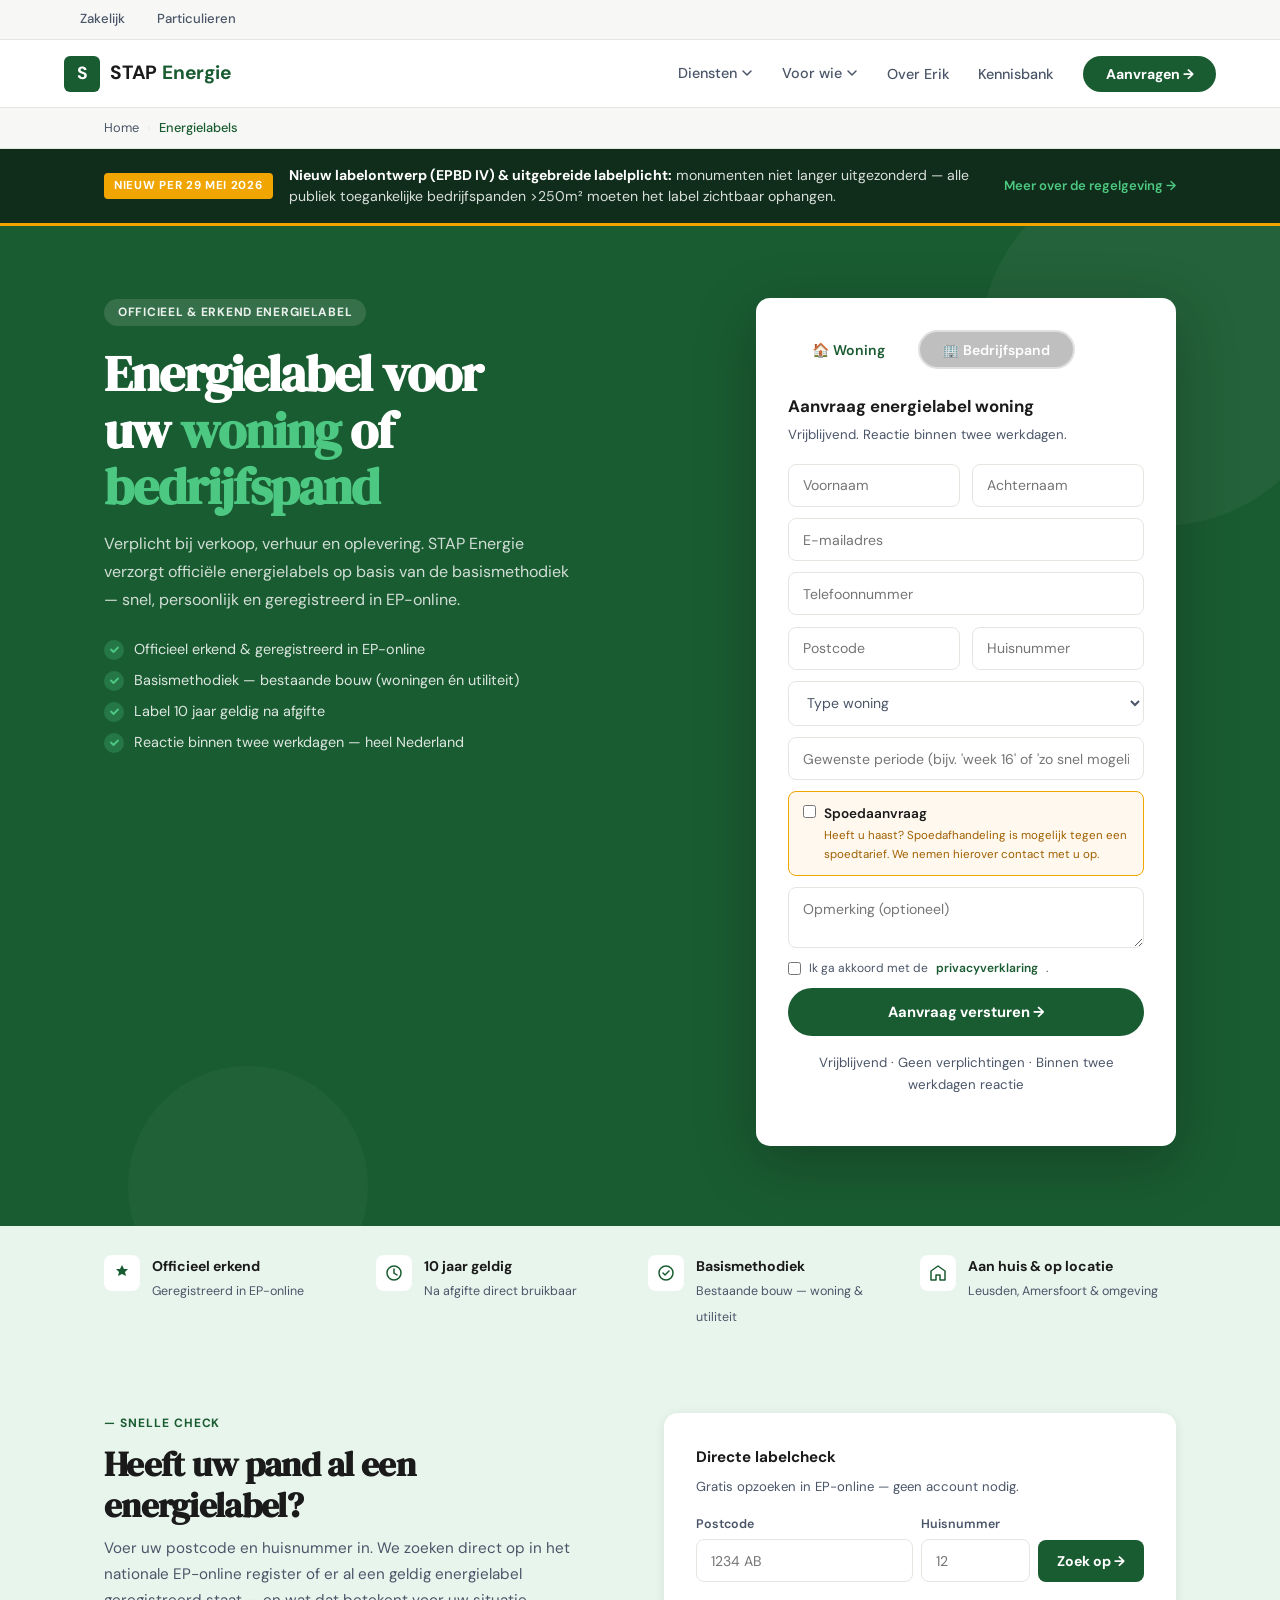
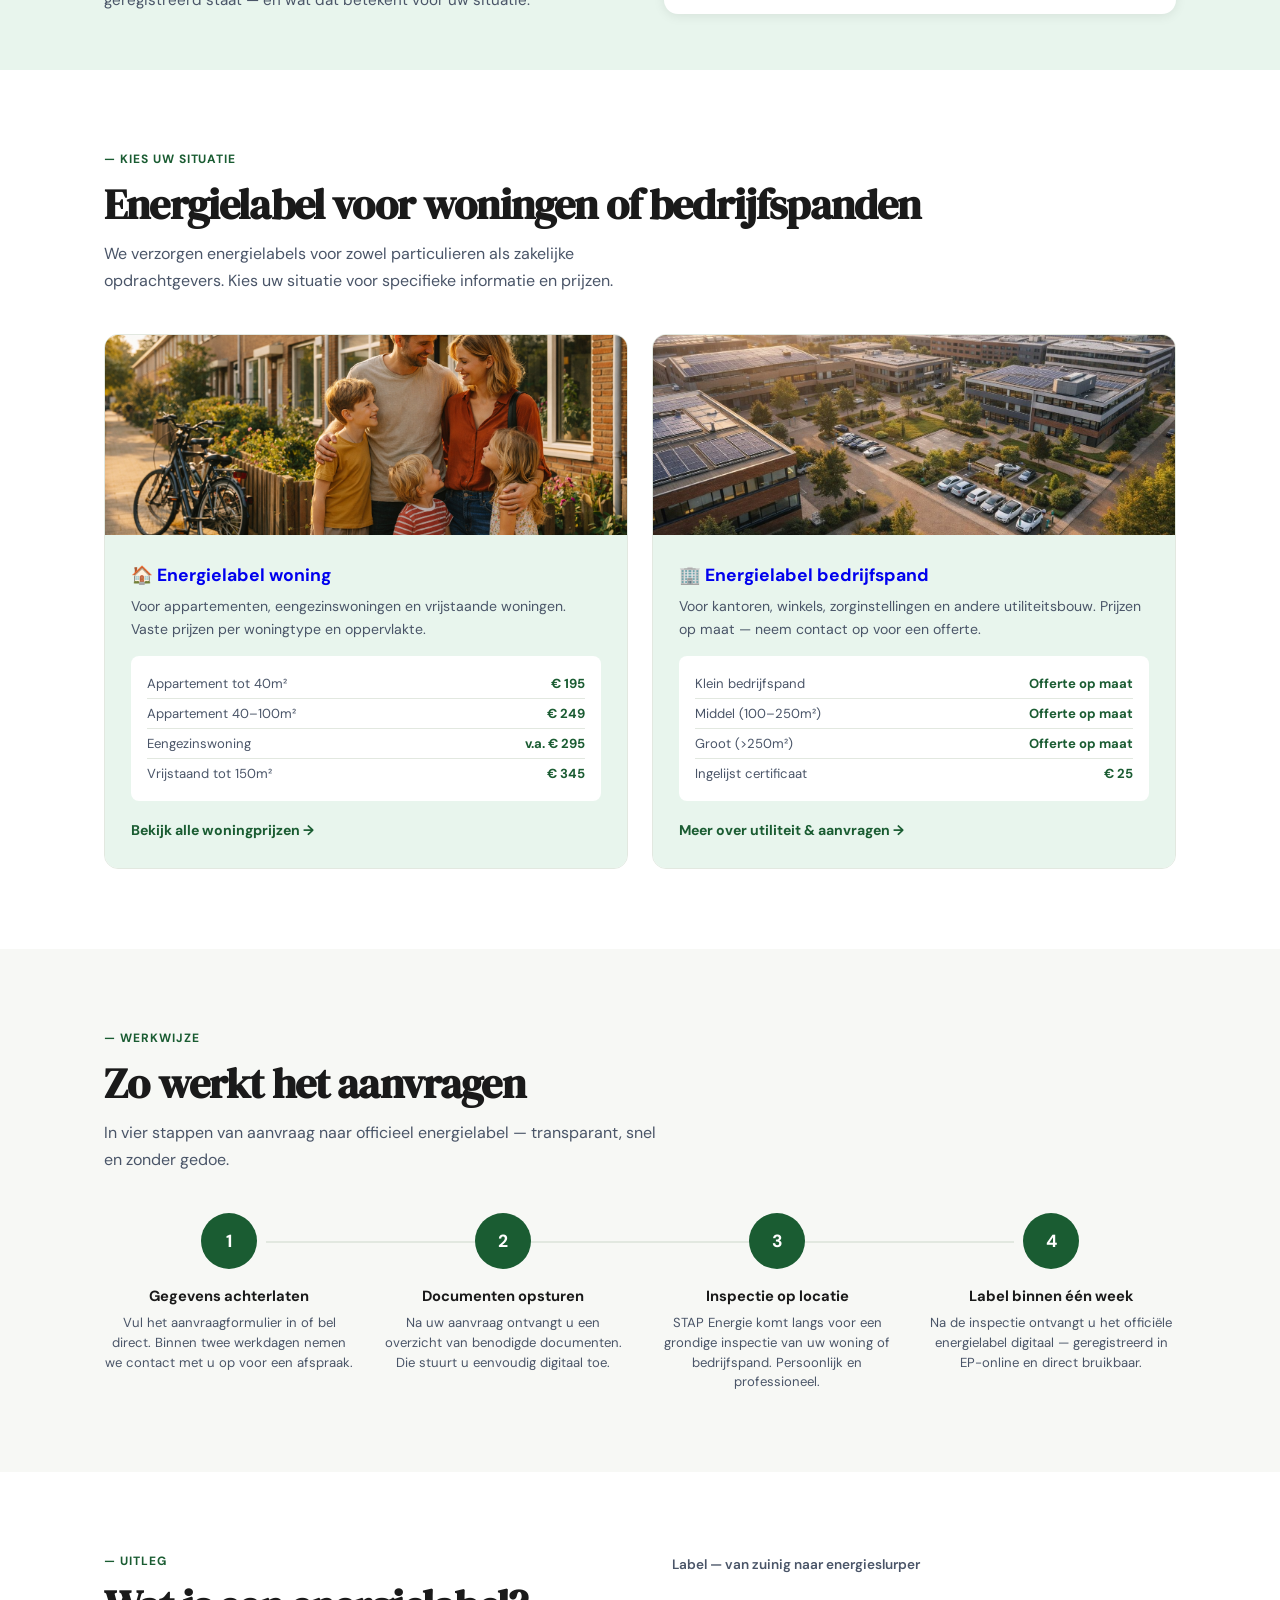
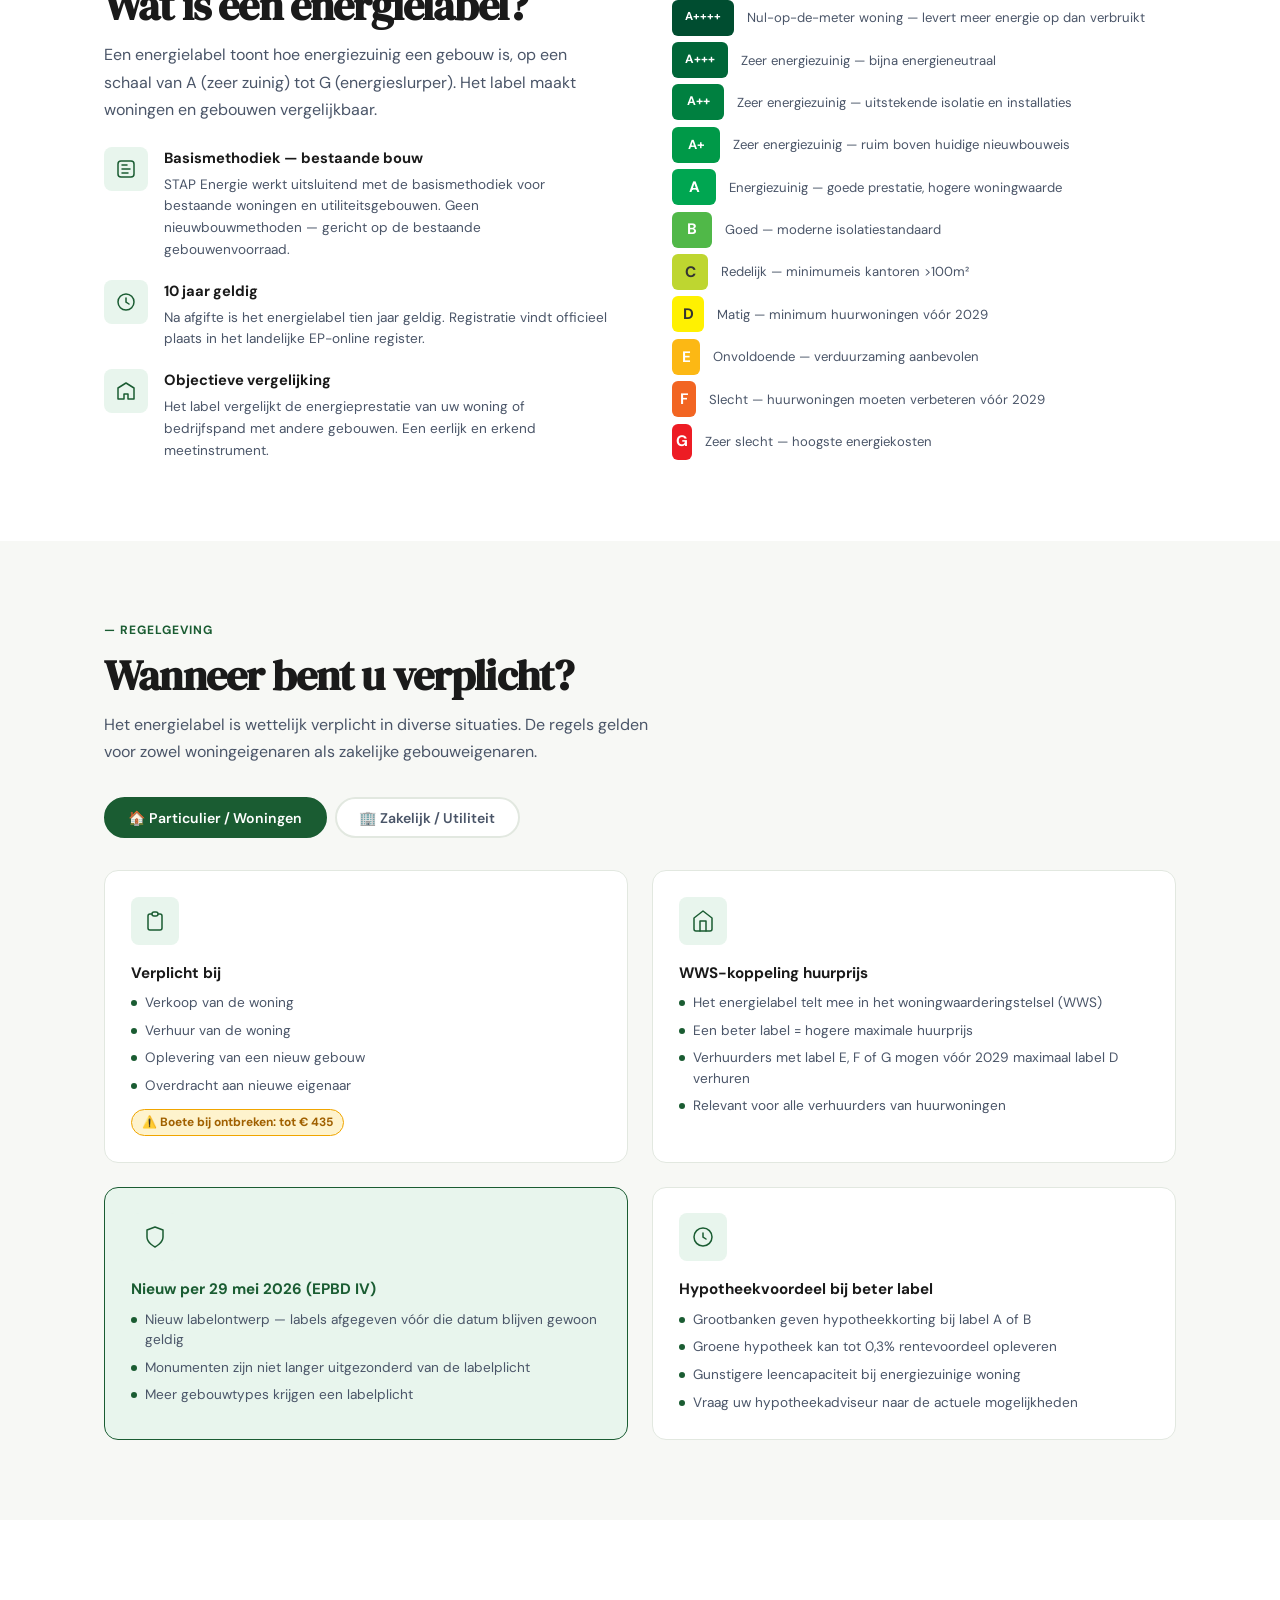
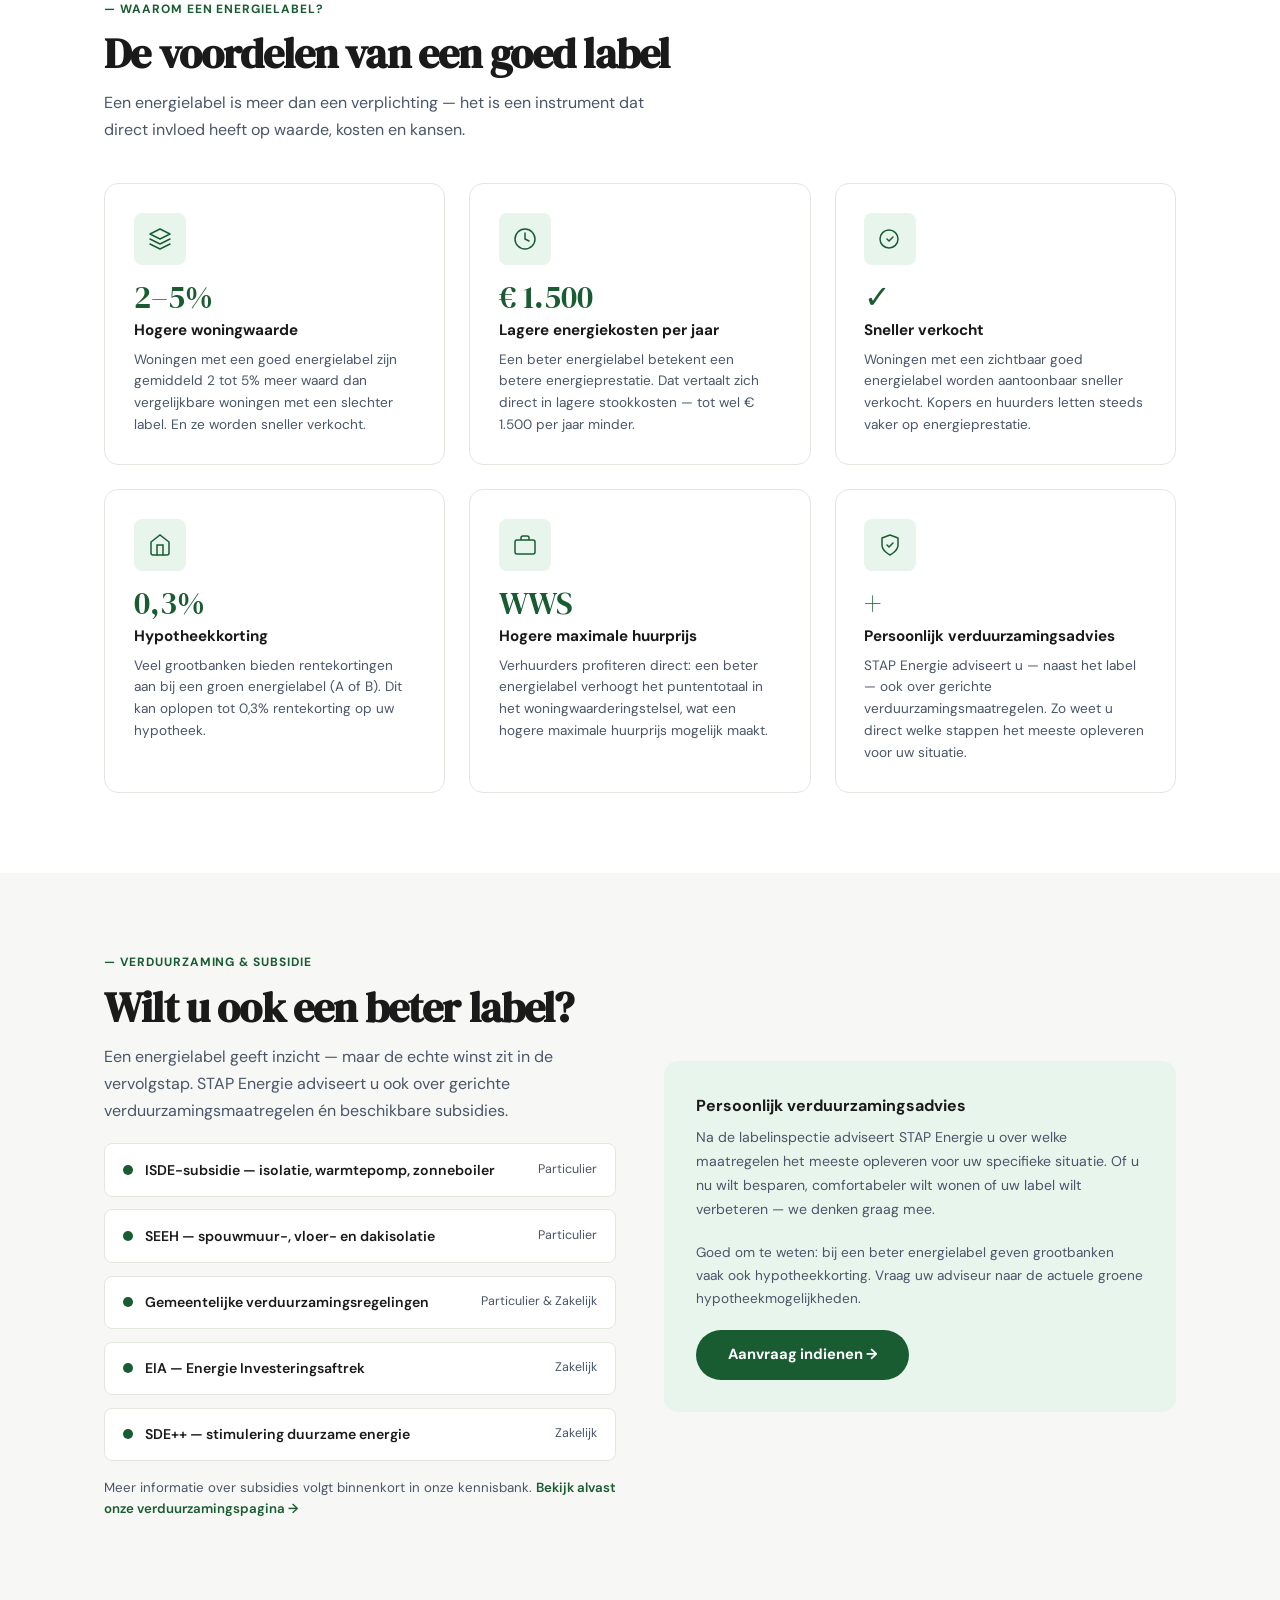
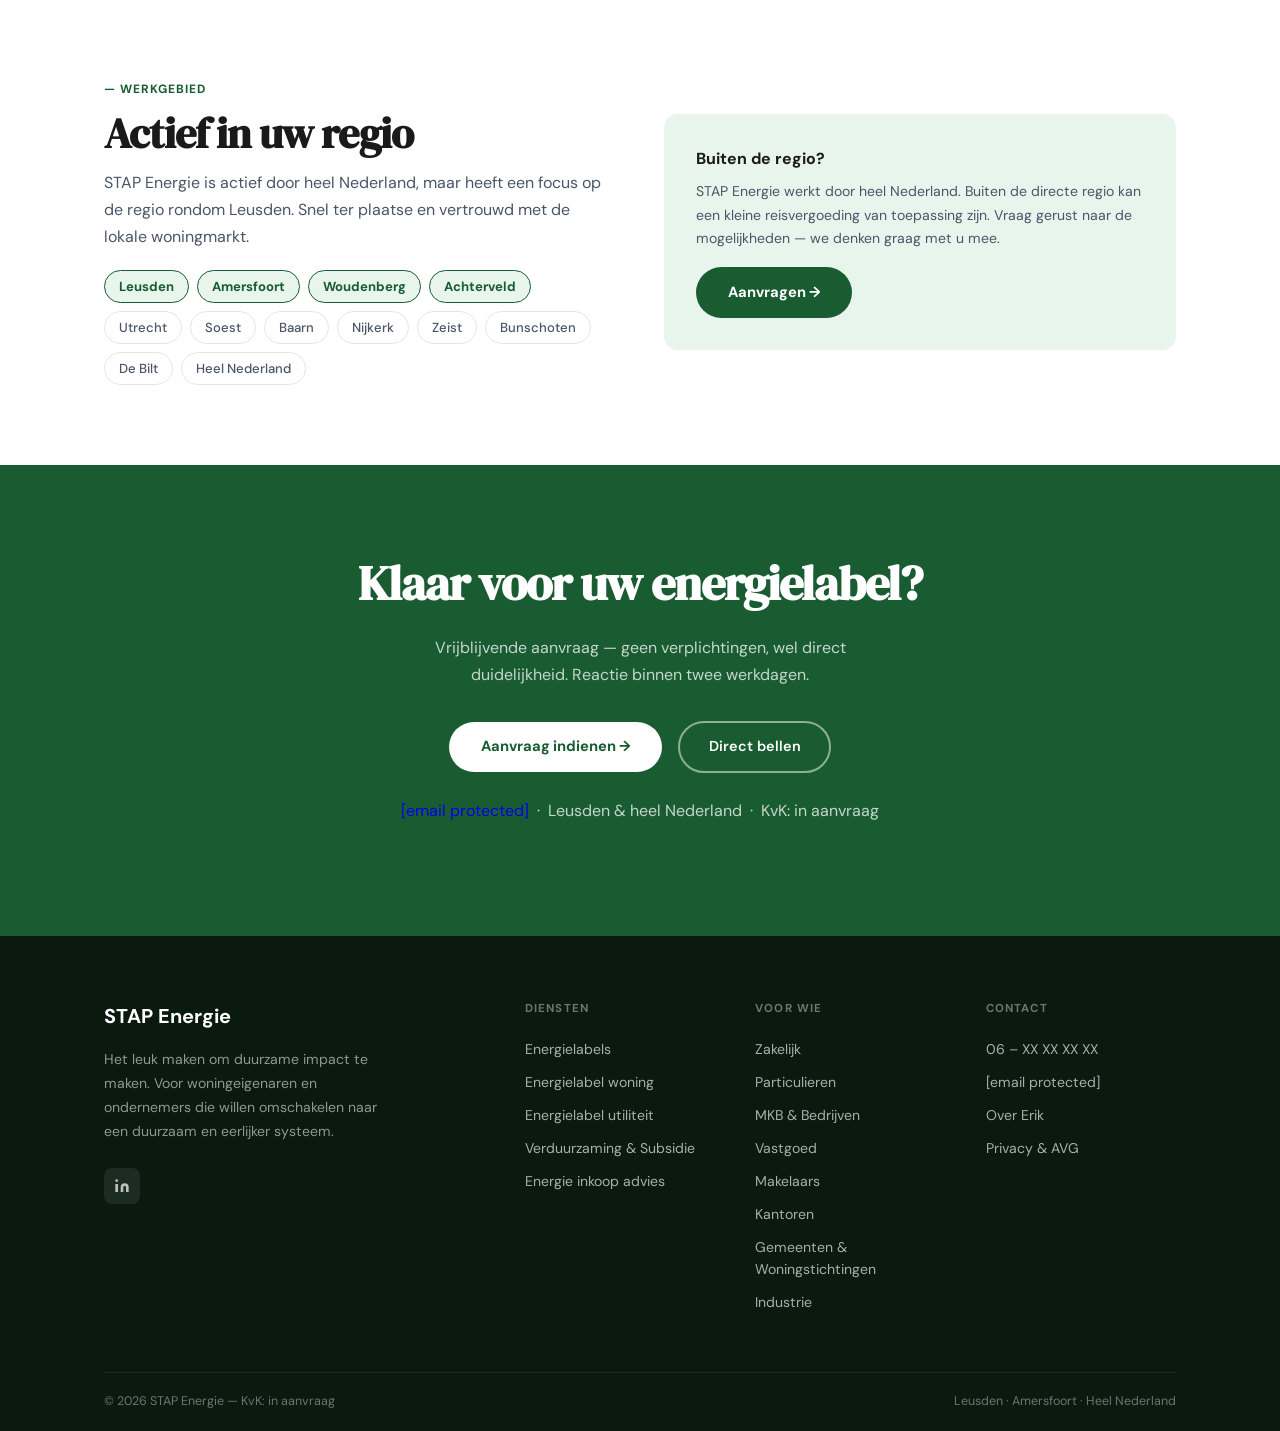
==== commit 90ba9356: "Fix energielabels form: async fetch, twee werkdagen, hidden pagina fields, favicon" ====
--- a/energielabels/index.html
+++ b/energielabels/index.html
@@ -41,6 +41,7 @@
 }
 </script>
 
+<link rel="icon" type="image/svg+xml" href="data:image/svg+xml,%3Csvg xmlns='http://www.w3.org/2000/svg' viewBox='0 0 32 32'%3E%3Crect width='32' height='32' rx='6' fill='%231a5c32'/%3E%3Ctext x='16' y='23' font-family='sans-serif' font-size='20' font-weight='700' fill='white' text-anchor='middle'%3ES%3C/text%3E%3C/svg%3E">
 <link rel="preconnect" href="https://fonts.googleapis.com">
 <link rel="preconnect" href="https://fonts.gstatic.com" crossorigin>
 <link href="https://fonts.googleapis.com/css2?family=DM+Sans:wght@400;500;700&family=DM+Serif+Display&display=swap" rel="stylesheet">
@@ -122,7 +123,10 @@
 .has-dd > a { display: flex; align-items: center; gap: 4px; }
 .dropdown { display: none; position: absolute; top: calc(100% + 12px); left: 50%; transform: translateX(-50%); background: #fff; border: 1px solid var(--rand); border-radius: var(--rl); box-shadow: var(--shadow-lg); min-width: 260px; padding: .5rem; z-index: 300; }
 .dropdown::before { content: ''; position: absolute; top: -6px; left: 50%; transform: translateX(-50%) rotate(45deg); width: 12px; height: 12px; background: #fff; border-left: 1px solid var(--rand); border-top: 1px solid var(--rand); }
-.has-dd:hover .dropdown { display: block; }
+/* Onzichtbare bridge overbrugt de gap tussen nav-link en dropdown */
+.dropdown::after { content: ''; position: absolute; top: -16px; left: 0; right: 0; height: 16px; }
+.has-dd.open .dropdown { display: block; }
+
 .dd-item { display: flex; align-items: center; padding: .65rem 1rem; border-radius: var(--r); font-size: .88rem; font-weight: 500; color: var(--subtekst); transition: color .15s, background .15s; min-height: 44px; }
 .dd-item:hover { color: var(--groen); background: var(--groen-licht); }
 .dd-item-dim { opacity: .6; }
@@ -418,7 +422,6 @@
   .nav-cta { background: none !important; color: var(--groen) !important; border-radius: 0 !important; }
   .dropdown { position: static; transform: none; box-shadow: none; border: none; border-radius: 0; padding: 0 0 .5rem 1rem; display: none; }
   .dropdown::before { display: none; }
-  .has-dd:hover .dropdown { display: none; }
   .has-dd.open .dropdown { display: block; }
   .section { padding: 56px 0; }
   .page-hero { padding: 48px 0 56px; }
@@ -524,7 +527,7 @@
           <li>Officieel erkend &amp; geregistreerd in EP-online</li>
           <li>Basismethodiek — bestaande bouw (woningen én utiliteit)</li>
           <li>Label 10 jaar geldig na afgifte</li>
-          <li>Reactie binnen 24 uur — heel Nederland</li>
+          <li>Reactie binnen twee werkdagen — heel Nederland</li>
         </ul>
       </div>
 
@@ -539,8 +542,9 @@
         <!-- FORMULIER: PARTICULIER -->
         <div id="form-particulier">
           <h3>Aanvraag energielabel woning</h3>
-          <p>Vrijblijvend. Reactie binnen 24 uur.</p>
+          <p>Vrijblijvend. Reactie binnen twee werkdagen.</p>
           <form class="form-stack" id="form-p" onsubmit="submitFormulier(event,'form-p')">
+        <input type="hidden" name="pagina" value="energielabels-particulier">
             <input type="hidden" name="source" id="source-p">
             <div class="form-row">
               <div>
@@ -593,15 +597,16 @@
               Ik ga akkoord met de <a href="/privacyverklaring/">privacyverklaring</a>.
             </label>
             <button type="submit" class="form-submit">Aanvraag versturen →</button>
-            <p class="form-note">Vrijblijvend · Geen verplichtingen · Binnen 24 uur reactie</p>
+            <p class="form-note">Vrijblijvend · Geen verplichtingen · Binnen twee werkdagen reactie</p>
           </form>
         </div>
 
         <!-- FORMULIER: ZAKELIJK -->
         <div id="form-zakelijk" class="form-hidden">
           <h3>Aanvraag energielabel bedrijfspand</h3>
-          <p>Vrijblijvend. Reactie binnen 24 uur.</p>
+          <p>Vrijblijvend. Reactie binnen twee werkdagen.</p>
           <form class="form-stack" id="form-z" onsubmit="submitFormulier(event,'form-z')">
+        <input type="hidden" name="pagina" value="energielabels-zakelijk">
             <input type="hidden" name="source" id="source-z">
             <div class="form-row">
               <div>
@@ -657,7 +662,7 @@
               Ik ga akkoord met de <a href="/privacyverklaring/">privacyverklaring</a>.
             </label>
             <button type="submit" class="form-submit">Aanvraag versturen →</button>
-            <p class="form-note">Vrijblijvend · Geen verplichtingen · Binnen 24 uur reactie</p>
+            <p class="form-note">Vrijblijvend · Geen verplichtingen · Binnen twee werkdagen reactie</p>
           </form>
         </div>
       </div>
@@ -778,7 +783,7 @@
       <div class="proces-stap">
         <div class="proces-num">1</div>
         <h4>Gegevens achterlaten</h4>
-        <p>Vul het aanvraagformulier in of bel direct. Binnen 24 uur nemen we contact met u op voor een afspraak.</p>
+        <p>Vul het aanvraagformulier in of bel direct. Binnen twee werkdagen nemen we contact met u op voor een afspraak.</p>
       </div>
       <div class="proces-stap">
         <div class="proces-num">2</div>
@@ -1122,12 +1127,12 @@
 <section class="cta-sec">
   <div class="container">
     <h2>Klaar voor uw energielabel?</h2>
-    <p>Vrijblijvende aanvraag — geen verplichtingen, wel direct duidelijkheid. Reactie binnen 24 uur.</p>
+    <p>Vrijblijvende aanvraag — geen verplichtingen, wel direct duidelijkheid. Reactie binnen twee werkdagen.</p>
     <div class="cta-btns">
       <a href="#aanvraag" class="btn-wit">Aanvraag indienen →</a>
       <a href="tel:0600000000" class="btn-wit-out">Direct bellen</a>
     </div>
-    <p class="cta-meta">info@stapenergie.nl &nbsp;·&nbsp; Leusden &amp; heel Nederland &nbsp;·&nbsp; KvK: in aanvraag</p>
+    <p class="cta-meta"><a href="/cdn-cgi/l/email-protection" class="__cf_email__" data-cfemail="b3daddd5dcf3c0c7d2c3d6ddd6c1d4dad69ddddf">[email&#160;protected]</a> &nbsp;·&nbsp; Leusden &amp; heel Nederland &nbsp;·&nbsp; KvK: in aanvraag</p>
   </div>
 </section>
 
@@ -1166,7 +1171,7 @@
       <div class="footer-col">
         <h4>Contact</h4>
         <a href="tel:0600000000">06 – XX XX XX XX</a>
-        <a href="mailto:info@stapenergie.nl">info@stapenergie.nl</a>
+        <a href="/cdn-cgi/l/email-protection#fe97909891be8d8a9f8e9b909b8c99979bd09092"><span class="__cf_email__" data-cfemail="2841464e47685b5c49584d464d5a4f414d064644">[email&#160;protected]</span></a>
         <a href="/over-erik/">Over Erik</a>
         <a href="/privacyverklaring/">Privacy &amp; AVG</a>
       </div>
@@ -1178,7 +1183,7 @@
   </div>
 </footer>
 
-<script>
+<script data-cfasync="false" src="/cdn-cgi/scripts/5c5dd728/cloudflare-static/email-decode.min.js"></script><script>
 // ── HAMBURGER ──
 var toggle   = document.getElementById('nav-toggle');
 var navLinks = document.getElementById('nav-links');
@@ -1200,18 +1205,43 @@
   }
 });
 
-// ── DROPDOWN MOBIEL ──
-document.querySelectorAll('.has-dd > a').forEach(function(link) {
-  link.addEventListener('click', function(e) {
-    if (window.innerWidth <= 768) {
+// ── DROPDOWN — desktop hover met delay, mobiel via klik ──
+var dropdownTimers = {};
+
+document.querySelectorAll('.has-dd').forEach(function(item, idx) {
+  var link     = item.querySelector(':scope > a');
+  var dropdown = item.querySelector('.dropdown');
+  if (!dropdown) return;
+
+  // DESKTOP: mouseenter/mouseleave met kleine vertraging
+  item.addEventListener('mouseenter', function() {
+    if (window.innerWidth <= 768) return;
+    clearTimeout(dropdownTimers[idx]);
+    // Sluit andere open dropdowns
+    document.querySelectorAll('.has-dd.open').forEach(function(el) {
+      if (el !== item) el.classList.remove('open');
+    });
+    item.classList.add('open');
+  });
+
+  item.addEventListener('mouseleave', function() {
+    if (window.innerWidth <= 768) return;
+    dropdownTimers[idx] = setTimeout(function() {
+      item.classList.remove('open');
+    }, 120); // 120ms vertraging — genoeg om de gap te overbruggen
+  });
+
+  // MOBIEL: toggle via klik op de link
+  if (link) {
+    link.addEventListener('click', function(e) {
+      if (window.innerWidth > 768) return;
       e.preventDefault();
-      var parent = link.parentElement;
       document.querySelectorAll('.has-dd.open').forEach(function(el) {
-        if (el !== parent) el.classList.remove('open');
+        if (el !== item) el.classList.remove('open');
       });
-      parent.classList.toggle('open');
-    }
-  });
+      item.classList.toggle('open');
+    });
+  }
 });
 
 // ── FORMULIER TABS (Woning / Bedrijfspand) ──
@@ -1295,40 +1325,78 @@
 })();
 
 // ── FORMULIER SUBMIT ──
-function submitFormulier(e, formId) {
+async function submitFormulier(e, formId) {
   e.preventDefault();
-  var form = document.getElementById(formId);
-  var postcode = '';
+
+  var form    = document.getElementById(formId);
+  var btn     = form.querySelector('[type="submit"]');
+  if (btn && btn.disabled) return;
+
+  if (btn) {
+    btn.disabled  = true;
+    btn._origText = btn.textContent;
+    btn.textContent = 'Bezig met versturen…';
+  }
+
+  // Verwijder eventuele eerdere foutmelding
+  var bestaandeFout = form.querySelector('.form-error');
+  if (bestaandeFout) bestaandeFout.remove();
+
+  // Sla postcode + huisnummer op in first-party cookie (30 dagen)
+  var postcode   = '';
   var huisnummer = '';
-
-  // Haal postcode + huisnummer op voor cookie
   if (formId === 'form-p') {
-    postcode    = document.getElementById('p-postcode') ? document.getElementById('p-postcode').value : '';
-    huisnummer  = document.getElementById('p-huisnummer') ? document.getElementById('p-huisnummer').value : '';
+    postcode   = document.getElementById('p-postcode')   ? document.getElementById('p-postcode').value   : '';
+    huisnummer = document.getElementById('p-huisnummer') ? document.getElementById('p-huisnummer').value : '';
   } else {
-    postcode    = document.getElementById('z-postcode') ? document.getElementById('z-postcode').value : '';
-    huisnummer  = document.getElementById('z-huisnummer') ? document.getElementById('z-huisnummer').value : '';
+    postcode   = document.getElementById('z-postcode')   ? document.getElementById('z-postcode').value   : '';
+    huisnummer = document.getElementById('z-huisnummer') ? document.getElementById('z-huisnummer').value : '';
   }
-
-  // Sla op in first-party cookie (30 dagen)
   if (postcode) {
     var exp = new Date();
     exp.setDate(exp.getDate() + 30);
-    document.cookie = 'stap_lead_postcode=' + encodeURIComponent(postcode.trim()) + '; expires=' + exp.toUTCString() + '; path=/; SameSite=Lax';
+    document.cookie = 'stap_lead_postcode=' + encodeURIComponent(postcode.trim())   + '; expires=' + exp.toUTCString() + '; path=/; SameSite=Lax';
     document.cookie = 'stap_lead_hnr='     + encodeURIComponent(huisnummer.trim()) + '; expires=' + exp.toUTCString() + '; path=/; SameSite=Lax';
   }
 
-  // Succes feedback — vervang het juiste formulier-wrapper
-  var wrapper = formId === 'form-p' ? document.getElementById('form-particulier') : document.getElementById('form-zakelijk');
-  wrapper.innerHTML =
-    '<div class="form-success">' +
-    '<svg width="52" height="52" viewBox="0 0 52 52" fill="none" style="margin:0 auto 1rem">' +
-    '<circle cx="26" cy="26" r="25" stroke="#1a5c32" stroke-width="2"/>' +
-    '<path d="M15 26l8 8 14-14" stroke="#1a5c32" stroke-width="2.5" stroke-linecap="round" stroke-linejoin="round"/>' +
-    '</svg>' +
-    '<div class="form-success-title">Aanvraag ontvangen!</div>' +
-    '<div class="form-success-sub">We reageren binnen 24 uur. Tot snel!</div>' +
-    '</div>';
+  var data = new FormData(form);
+
+  try {
+    var response = await fetch('/api/contact.php', {
+      method: 'POST',
+      body: data
+    });
+    var json = await response.json();
+
+    if (json.succes) {
+      var wrapper = formId === 'form-p'
+        ? document.getElementById('form-particulier')
+        : document.getElementById('form-zakelijk');
+      wrapper.innerHTML =
+        '<div class="form-success">' +
+        '<svg width="48" height="48" viewBox="0 0 48 48" fill="none" aria-hidden="true">' +
+        '<circle cx="24" cy="24" r="24" fill="#e8f5ed"/>' +
+        '<path d="M14 24.5l7 7 13-14" stroke="#1a5c32" stroke-width="2.5" stroke-linecap="round" stroke-linejoin="round"/>' +
+        '</svg>' +
+        '<div class="form-success-title">Aanvraag ontvangen!</div>' +
+        '<div class="form-success-sub">We nemen <strong>binnen twee werkdagen</strong> contact met u op.<br>U ontvangt ook een bevestiging per e-mail.</div>' +
+        '</div>';
+    } else {
+      if (btn) { btn.disabled = false; btn.textContent = btn._origText; }
+      var fout = document.createElement('p');
+      fout.className   = 'form-error';
+      fout.style.cssText = 'color:#c0392b;font-size:.82rem;margin-top:4px;';
+      fout.textContent = (json.fouten && json.fouten[0]) || 'Er ging iets mis. Probeer het opnieuw.';
+      if (btn) btn.insertAdjacentElement('afterend', fout);
+    }
+  } catch (err) {
+    if (btn) { btn.disabled = false; btn.textContent = btn._origText; }
+    var fout = document.createElement('p');
+    fout.className   = 'form-error';
+    fout.style.cssText = 'color:#c0392b;font-size:.82rem;margin-top:4px;';
+    fout.textContent = 'Het versturen is helaas mislukt. Probeer het later opnieuw of stuur een e-mail naar info@stapenergie.nl.';
+    if (btn) btn.insertAdjacentElement('afterend', fout);
+  }
 }
 
 // ── LABELCHECK ──
@@ -1379,13 +1447,4 @@
       resultaat.innerHTML =
         '<h5>Check tijdelijk niet beschikbaar</h5>' +
         '<p>De directe check is momenteel niet bereikbaar. U kunt ook zelf zoeken via <a href="https://www.ep-online.nl" target="_blank" rel="noopener">ep-online.nl</a> of direct een aanvraag indienen.</p>' +
-        '<a href="#aanvraag">Aanvraag indienen →</a>';
-    });
-}
-
-// Enter-toets in labelcheck velden
-document.getElementById('check-postcode').addEventListener('keydown', function(e) { if (e.key === 'Enter') voerLabelcheckUit(); });
-document.getElementById('check-huisnummer').addEventListener('keydown', function(e) { if (e.key === 'Enter') voerLabelcheckUit(); });
-</script>
-</body>
-</html>
+        '<a href="#aanvraag">Aa
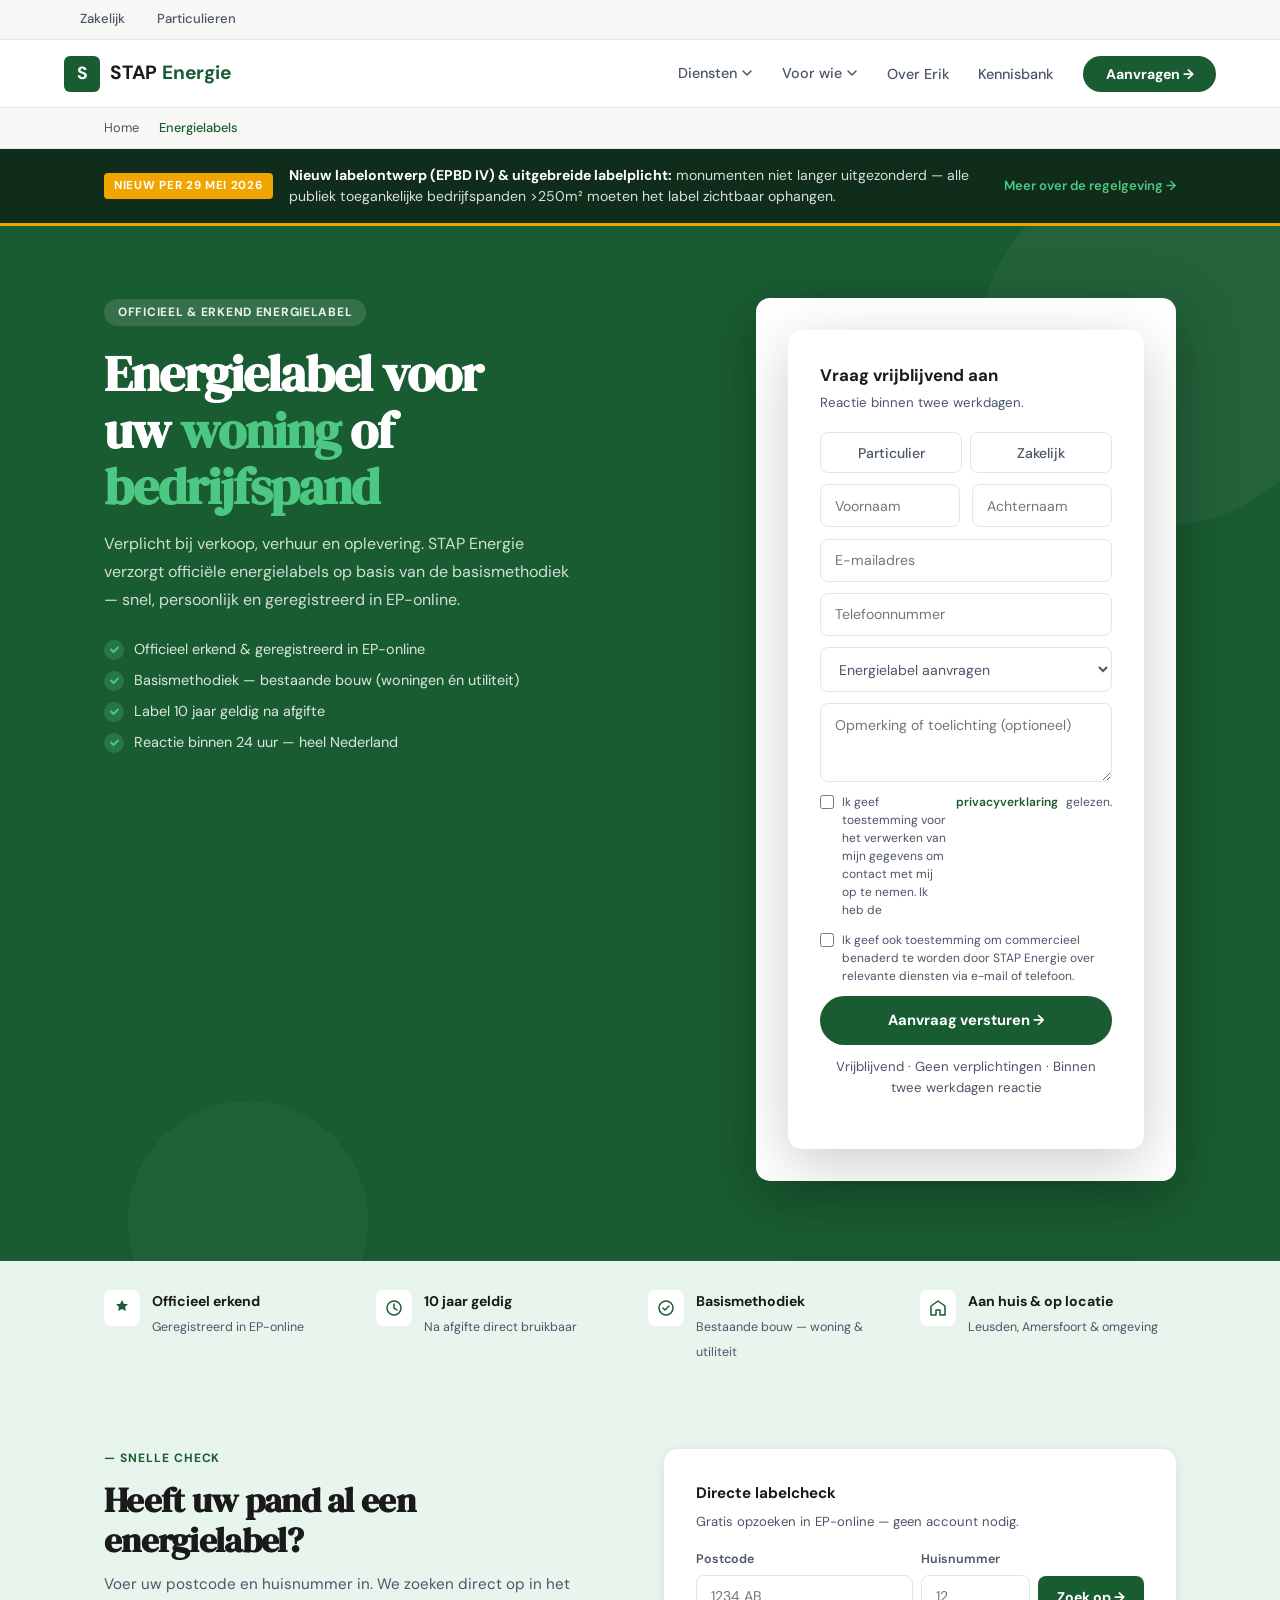
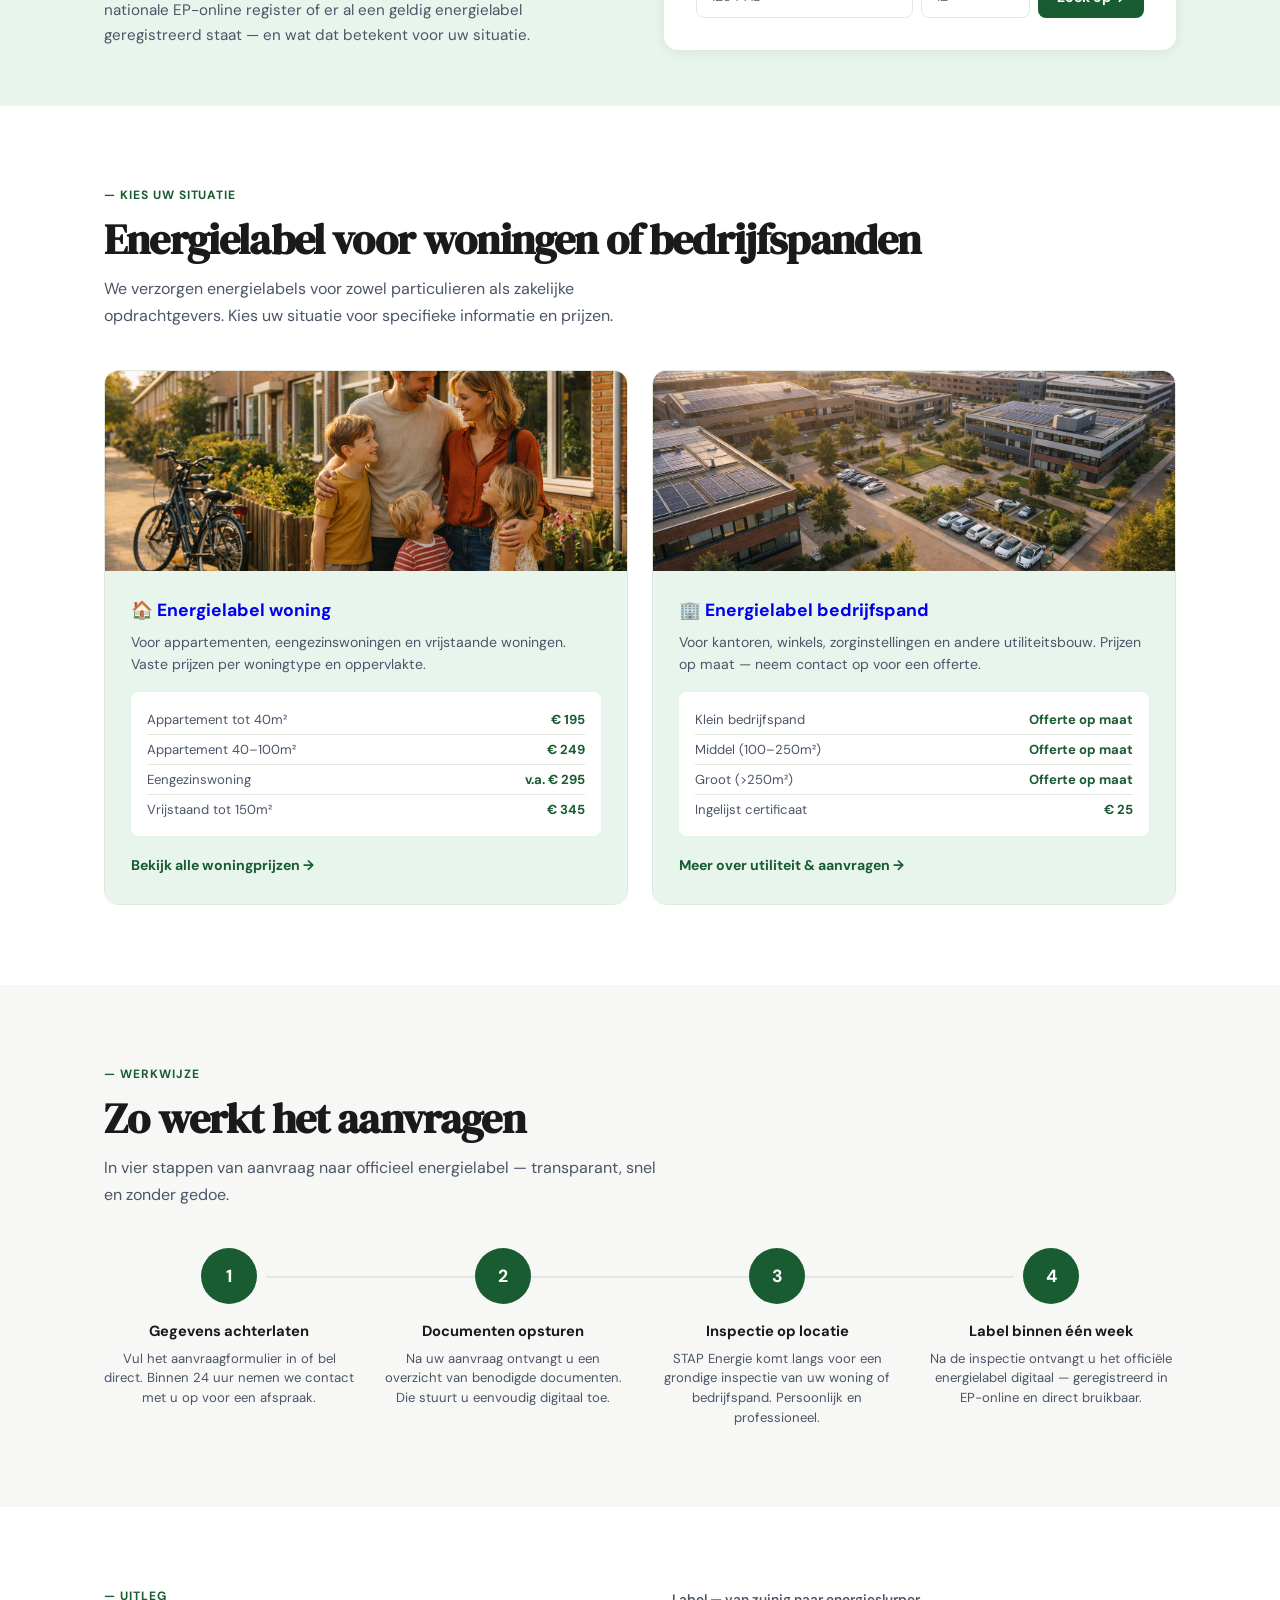
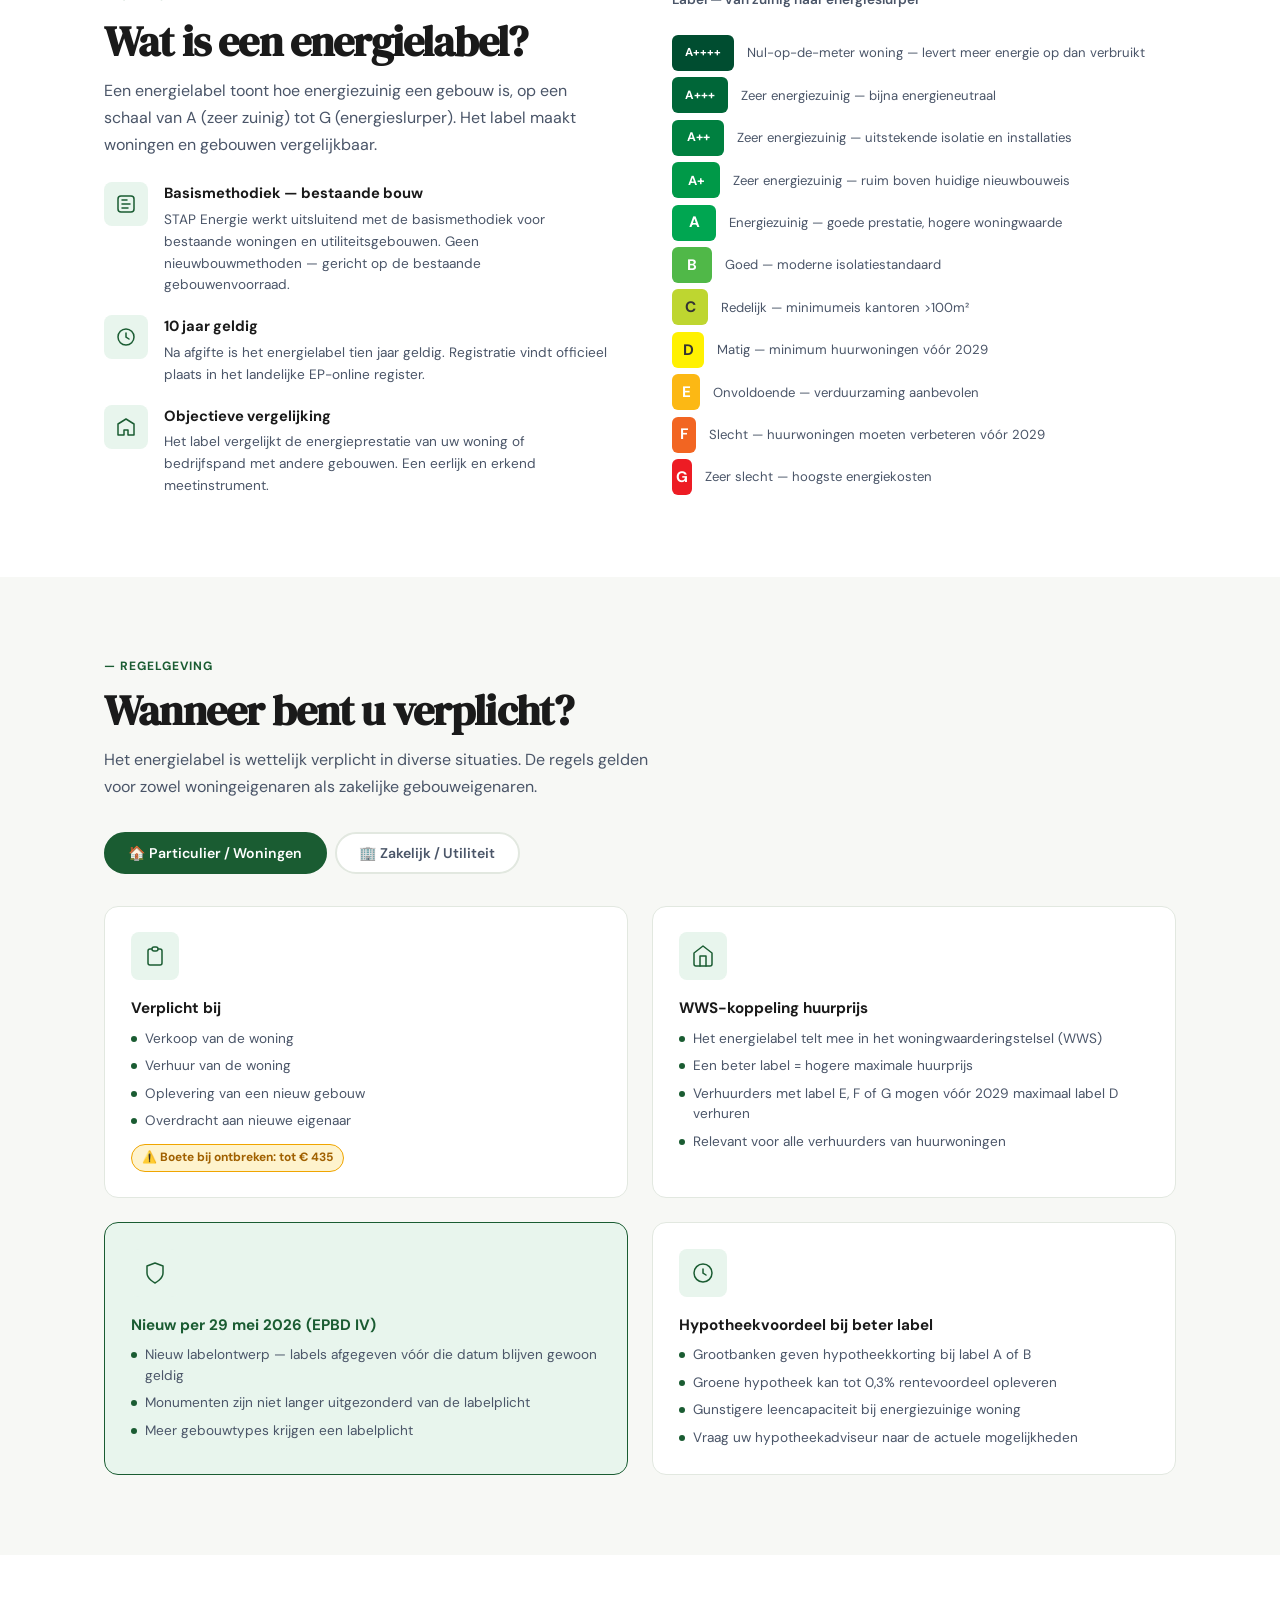
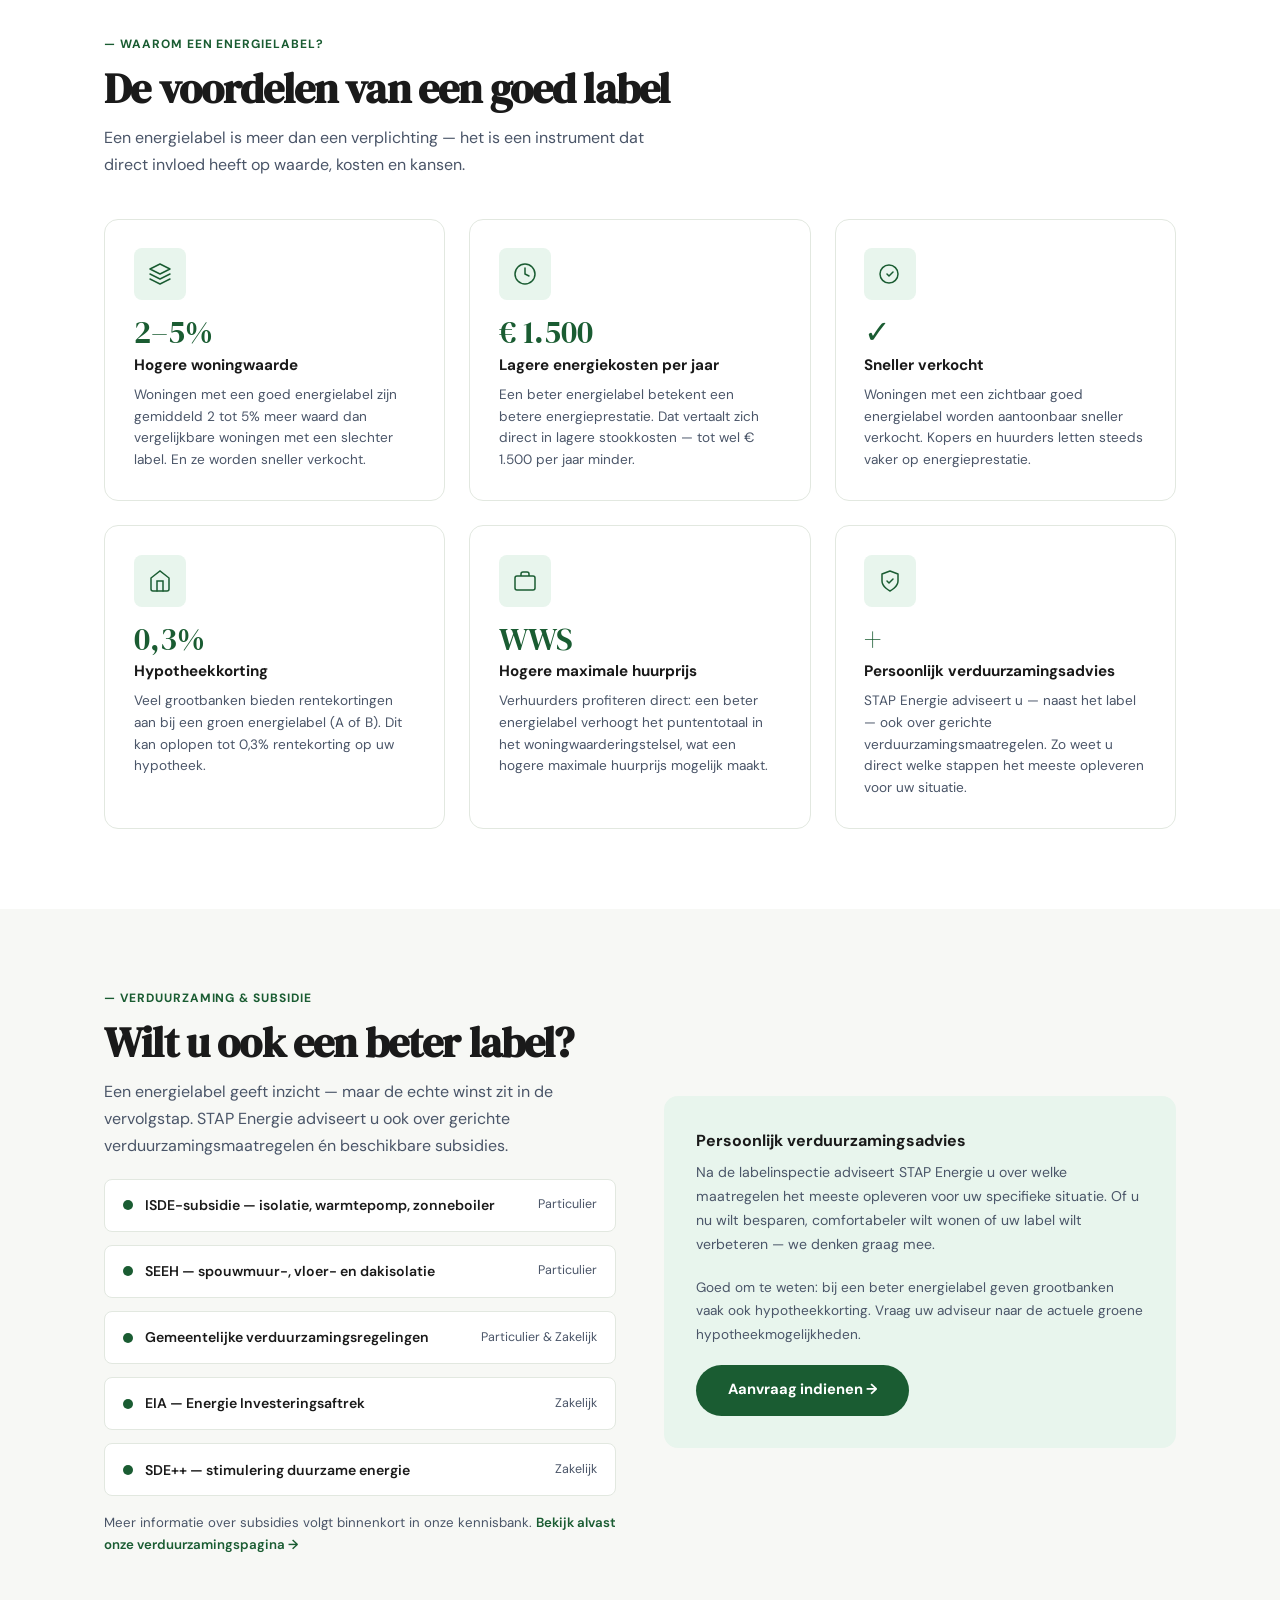
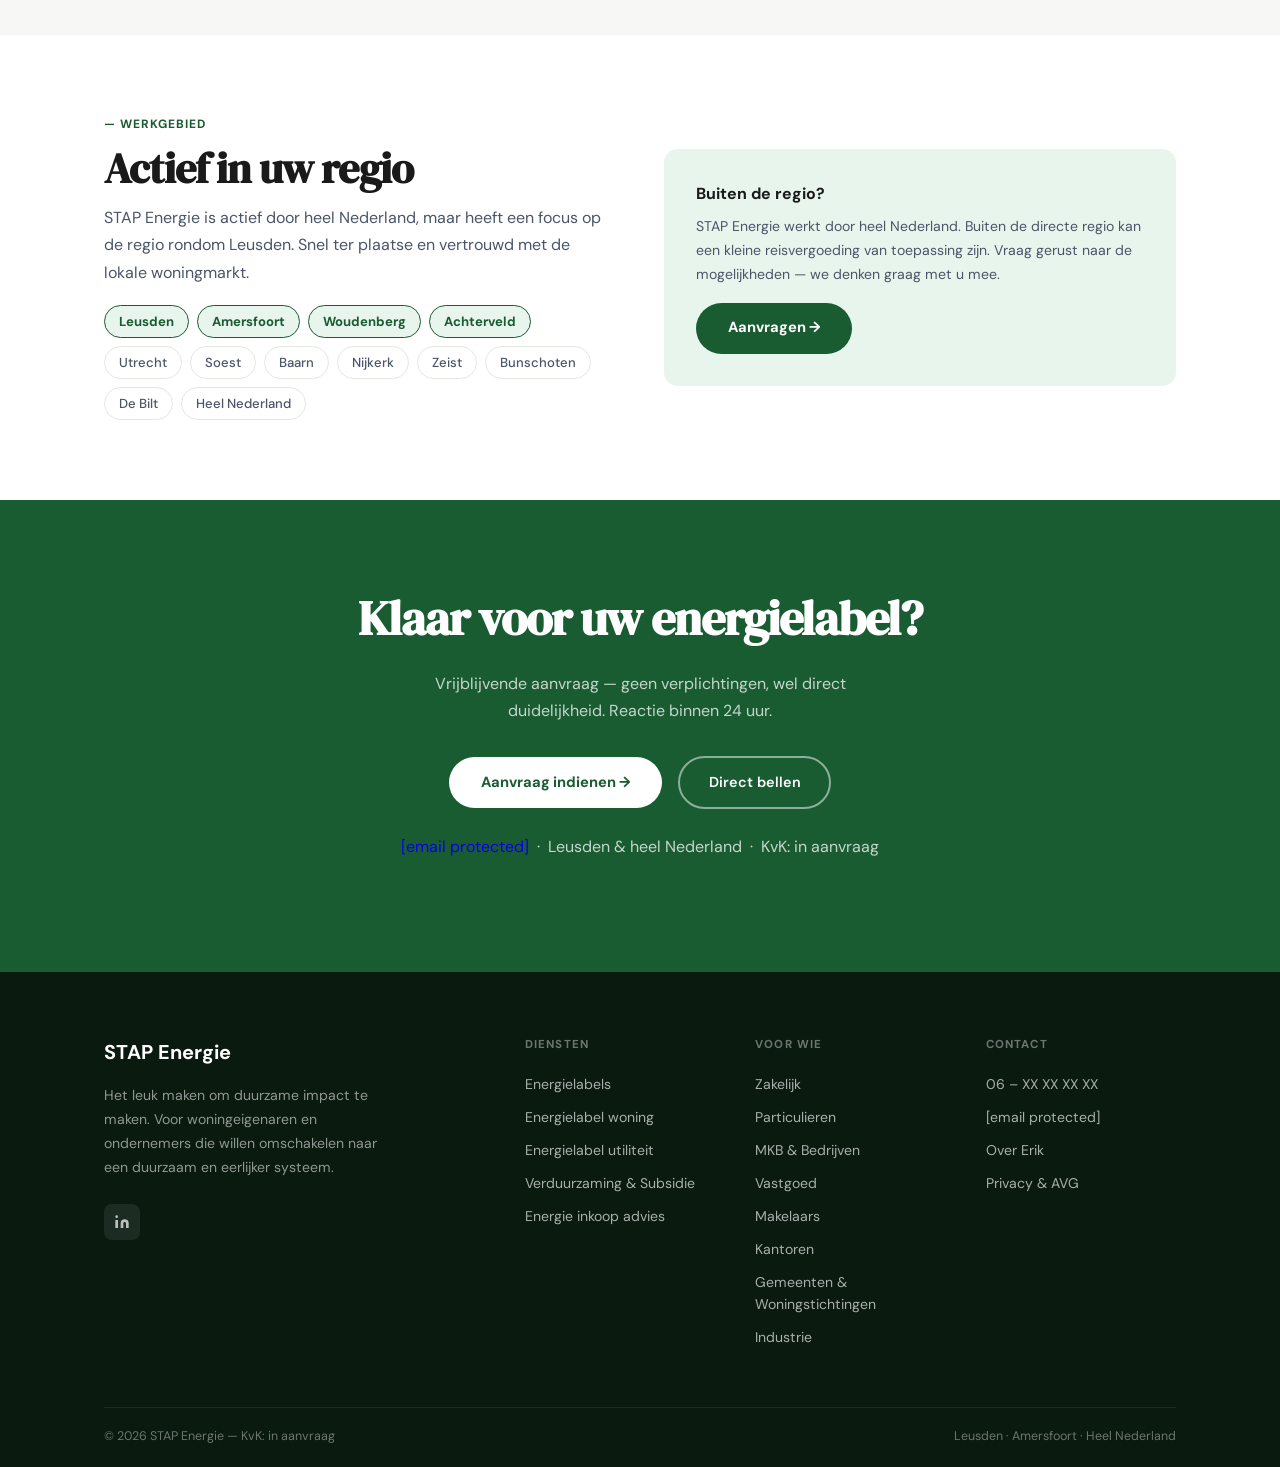
==== commit f45ed3b3: "Replace energielabels tabs+forms with universal sf-form (data-dienst=label)" ====
--- a/energielabels/index.html
+++ b/energielabels/index.html
@@ -527,145 +527,386 @@
           <li>Officieel erkend &amp; geregistreerd in EP-online</li>
           <li>Basismethodiek — bestaande bouw (woningen én utiliteit)</li>
           <li>Label 10 jaar geldig na afgifte</li>
-          <li>Reactie binnen twee werkdagen — heel Nederland</li>
+          <li>Reactie binnen 24 uur — heel Nederland</li>
         </ul>
       </div>
 
       <!-- Rechts: aanvraagformulier met tabs -->
       <div class="hero-form-card">
         <!-- Tabs: Particulier / Zakelijk -->
-        <div class="hero-tabs" role="tablist">
-          <button class="hero-tab active" role="tab" aria-selected="true" data-form="particulier" onclick="wisselFormulier('particulier')">🏠 Woning</button>
-          <button class="hero-tab" role="tab" aria-selected="false" data-form="zakelijk" onclick="wisselFormulier('zakelijk')">🏢 Bedrijfspand</button>
-        </div>
-
-        <!-- FORMULIER: PARTICULIER -->
-        <div id="form-particulier">
-          <h3>Aanvraag energielabel woning</h3>
-          <p>Vrijblijvend. Reactie binnen twee werkdagen.</p>
-          <form class="form-stack" id="form-p" onsubmit="submitFormulier(event,'form-p')">
-        <input type="hidden" name="pagina" value="energielabels-particulier">
-            <input type="hidden" name="source" id="source-p">
-            <div class="form-row">
-              <div>
-                <label for="p-voornaam" class="sr-only">Voornaam</label>
-                <input class="form-input" type="text" id="p-voornaam" name="voornaam" placeholder="Voornaam" required>
-              </div>
-              <div>
-                <label for="p-achternaam" class="sr-only">Achternaam</label>
-                <input class="form-input" type="text" id="p-achternaam" name="achternaam" placeholder="Achternaam">
-              </div>
-            </div>
-            <label for="p-email" class="sr-only">E-mailadres</label>
-            <input class="form-input" type="email" id="p-email" name="email" placeholder="E-mailadres" required>
-            <label for="p-telefoon" class="sr-only">Telefoonnummer</label>
-            <input class="form-input" type="tel" id="p-telefoon" name="telefoon" placeholder="Telefoonnummer">
-            <div class="form-row">
-              <div>
-                <label for="p-postcode" class="sr-only">Postcode</label>
-                <input class="form-input" type="text" id="p-postcode" name="postcode" placeholder="Postcode" required>
-              </div>
-              <div>
-                <label for="p-huisnummer" class="sr-only">Huisnummer</label>
-                <input class="form-input" type="text" id="p-huisnummer" name="huisnummer" placeholder="Huisnummer" required>
-              </div>
-            </div>
-            <label for="p-woningtype" class="sr-only">Type woning</label>
-            <select class="form-select" id="p-woningtype" name="woningtype" required onchange="updatePrijs()">
-              <option value="" disabled selected>Type woning</option>
-              <option value="appartement-klein">Appartement tot 40 m²</option>
-              <option value="appartement-groot">Appartement 40–100 m²</option>
-              <option value="eengezins-tussen">Eengezinswoning (tussen woningen)</option>
-              <option value="eengezins-hoek">Hoekwoning / 2-onder-1-kap</option>
-              <option value="vrijstaand-klein">Vrijstaande woning tot 150 m²</option>
-              <option value="vrijstaand-groot">Vrijstaande woning groter dan 150 m²</option>
-            </select>
-            <div class="prijs-indicator" id="prijs-indicator"></div>
-            <label for="p-datum" class="sr-only">Gewenste periode</label>
-            <input class="form-input" type="text" id="p-datum" name="datum" placeholder="Gewenste periode (bijv. 'week 16' of 'zo snel mogelijk')">
-            <div class="spoed-row">
-              <input type="checkbox" id="p-spoed" name="spoed" onchange="toggleSpoed('p')">
-              <div>
-                <label for="p-spoed" style="font-weight:600;font-size:.85rem;cursor:pointer;">Spoedaanvraag</label>
-                <span class="spoed-note">Heeft u haast? Spoedafhandeling is mogelijk tegen een spoedtarief. We nemen hierover contact met u op.</span>
-              </div>
-            </div>
-            <label for="p-bericht" class="sr-only">Opmerking (optioneel)</label>
-            <textarea class="form-input" id="p-bericht" name="bericht" placeholder="Opmerking (optioneel)" rows="2" style="resize:vertical"></textarea>
-            <label class="form-check">
-              <input type="checkbox" required>
-              Ik ga akkoord met de <a href="/privacyverklaring/">privacyverklaring</a>.
-            </label>
-            <button type="submit" class="form-submit">Aanvraag versturen →</button>
-            <p class="form-note">Vrijblijvend · Geen verplichtingen · Binnen twee werkdagen reactie</p>
-          </form>
-        </div>
-
-        <!-- FORMULIER: ZAKELIJK -->
-        <div id="form-zakelijk" class="form-hidden">
-          <h3>Aanvraag energielabel bedrijfspand</h3>
-          <p>Vrijblijvend. Reactie binnen twee werkdagen.</p>
-          <form class="form-stack" id="form-z" onsubmit="submitFormulier(event,'form-z')">
-        <input type="hidden" name="pagina" value="energielabels-zakelijk">
-            <input type="hidden" name="source" id="source-z">
-            <div class="form-row">
-              <div>
-                <label for="z-naam" class="sr-only">Contactpersoon</label>
-                <input class="form-input" type="text" id="z-naam" name="naam" placeholder="Naam contactpersoon" required>
-              </div>
-              <div>
-                <label for="z-bedrijf" class="sr-only">Bedrijfsnaam</label>
-                <input class="form-input" type="text" id="z-bedrijf" name="bedrijf" placeholder="Bedrijfsnaam" required>
-              </div>
-            </div>
-            <label for="z-email" class="sr-only">E-mailadres</label>
-            <input class="form-input" type="email" id="z-email" name="email" placeholder="E-mailadres" required>
-            <label for="z-telefoon" class="sr-only">Telefoonnummer</label>
-            <input class="form-input" type="tel" id="z-telefoon" name="telefoon" placeholder="Telefoonnummer">
-            <div class="form-row">
-              <div>
-                <label for="z-postcode" class="sr-only">Postcode pand</label>
-                <input class="form-input" type="text" id="z-postcode" name="postcode" placeholder="Postcode pand" required>
-              </div>
-              <div>
-                <label for="z-huisnummer" class="sr-only">Huisnummer</label>
-                <input class="form-input" type="text" id="z-huisnummer" name="huisnummer" placeholder="Huisnummer" required>
-              </div>
-            </div>
-            <label for="z-pandtype" class="sr-only">Type pand</label>
-            <select class="form-select" id="z-pandtype" name="pandtype" required>
-              <option value="" disabled selected>Type pand (verplicht)</option>
-              <option>Kantoor</option>
-              <option>Winkel / Retail</option>
-              <option>Horeca</option>
-              <option>Bedrijfshal / Loods</option>
-              <option>Zorginstelling</option>
-              <option>Onderwijs</option>
-              <option>Sport / Recreatie</option>
-              <option>Anders</option>
-            </select>
-            <label for="z-oppervlakte" class="sr-only">Oppervlakte in m²</label>
-            <input class="form-input" type="number" id="z-oppervlakte" name="oppervlakte" placeholder="Oppervlakte in m² (verplicht)" required min="1">
-            <label for="z-datum" class="sr-only">Gewenste periode</label>
-            <input class="form-input" type="text" id="z-datum" name="datum" placeholder="Gewenste periode (bijv. 'week 16' of 'zo snel mogelijk')">
-            <div class="spoed-row">
-              <input type="checkbox" id="z-spoed" name="spoed" onchange="toggleSpoed('z')">
-              <div>
-                <label for="z-spoed" style="font-weight:600;font-size:.85rem;cursor:pointer;">Spoedaanvraag</label>
-                <span class="spoed-note">Heeft u haast? Spoedafhandeling is mogelijk tegen een spoedtarief. We nemen hierover contact met u op.</span>
-              </div>
-            </div>
-            <label for="z-bericht" class="sr-only">Opmerking (optioneel)</label>
-            <textarea class="form-input" id="z-bericht" name="bericht" placeholder="Opmerking (optioneel)" rows="2" style="resize:vertical"></textarea>
-            <label class="form-check">
-              <input type="checkbox" required>
-              Ik ga akkoord met de <a href="/privacyverklaring/">privacyverklaring</a>.
-            </label>
-            <button type="submit" class="form-submit">Aanvraag versturen →</button>
-            <p class="form-note">Vrijblijvend · Geen verplichtingen · Binnen twee werkdagen reactie</p>
-          </form>
-        </div>
-      </div>
+        <div id="aanvraag" style="scroll-margin-top:80px;">
+        <div id="stap-formulier" data-dienst="label" data-type="" data-pagina="energielabels">
+<style>
+.sf-card { background: #fff; border-radius: 14px; padding: 2rem; box-shadow: 0 16px 60px rgba(0,0,0,.2); font-family: 'DM Sans', sans-serif; }
+.sf-card h3 { font-size: 1.05rem; font-weight: 700; margin: 0 0 .2rem; color: #1a1a1a; }
+.sf-card .sf-sub { font-size: .83rem; color: #4a5568; margin: 0 0 1.2rem; }
+.sf-stack { display: flex; flex-direction: column; gap: .7rem; }
+.sf-row { display: grid; grid-template-columns: 1fr 1fr; gap: .7rem; }
+.sf-input { width: 100%; padding: .72rem .9rem; border: 1.5px solid #e2e8e0; border-radius: 8px; font-size: .88rem; font-family: inherit; outline: none; transition: border-color .15s; background: #fff; color: #1a1a1a; }
+.sf-input:focus { border-color: #1a5c32; }
+.sf-select { width: 100%; padding: .72rem .9rem; border: 1.5px solid #e2e8e0; border-radius: 8px; font-size: .88rem; font-family: inherit; outline: none; background: #fff; color: #4a5568; transition: border-color .15s; }
+.sf-select:focus { border-color: #1a5c32; }
+.sf-type-btns { display: grid; grid-template-columns: 1fr 1fr; gap: .5rem; }
+.sf-type-btn { padding: .65rem; border: 1.5px solid #e2e8e0; border-radius: 8px; font-size: .88rem; font-weight: 500; font-family: inherit; background: #fff; color: #4a5568; cursor: pointer; transition: all .15s; text-align: center; }
+.sf-type-btn:hover { border-color: #1a5c32; color: #1a5c32; }
+.sf-type-btn.actief { background: #1a5c32; color: #fff; border-color: #1a5c32; }
+.sf-prijs-box { background: #e8f5ed; border-radius: 8px; padding: .75rem 1rem; font-size: .88rem; color: #1a5c32; font-weight: 600; display: none; }
+.sf-prijs-box.zichtbaar { display: block; }
+.sf-blok { display: none; }
+.sf-blok.zichtbaar { display: contents; }
+.sf-check { display: flex; align-items: flex-start; gap: 8px; font-size: .75rem; color: #4a5568; line-height: 1.5; }
+.sf-check input { margin-top: 2px; flex-shrink: 0; accent-color: #1a5c32; width: 14px; height: 14px; }
+.sf-check a { color: #1a5c32; font-weight: 600; }
+.sf-check.commercieel { color: #4a5568; }
+.sf-submit { width: 100%; padding: .9rem; background: #1a5c32; color: #fff; border: none; border-radius: 100px; font-size: .92rem; font-weight: 700; cursor: pointer; font-family: inherit; transition: background .2s; }
+.sf-submit:hover { background: #237a43; }
+.sf-submit:disabled { opacity: .6; cursor: not-allowed; }
+.sf-note { text-align: center; font-size: .72rem; color: #9aa5b4; margin: 0; }
+.sf-error { color: #c0392b; font-size: .82rem; margin: 4px 0 0; }
+.sf-succes { text-align: center; padding: 1.5rem 0; }
+.sf-succes h3 { font-size: 1rem; font-weight: 700; margin: .75rem 0 .3rem; color: #1a1a1a; }
+.sf-succes p { color: #4a5568; font-size: .85rem; line-height: 1.6; margin: 0; }
+@media (max-width: 480px) { .sf-row { grid-template-columns: 1fr; } }
+</style>
+
+<div class="sf-card">
+  <h3>Vraag vrijblijvend aan</h3>
+  <p class="sf-sub">Reactie binnen twee werkdagen.</p>
+
+  <form class="sf-stack" id="sf-form" novalidate>
+    <input type="hidden" name="pagina" id="sf-pagina" value="">
+    <input type="hidden" name="type"   id="sf-type-hidden" value="">
+    <input type="hidden" name="dienst" id="sf-dienst-hidden" value="">
+    <input type="hidden" name="berekende_prijs" id="sf-prijs-hidden" value="">
+
+    <!-- Type: Particulier / Zakelijk -->
+    <div class="sf-type-btns">
+      <button type="button" class="sf-type-btn" id="sf-btn-particulier" onclick="sfSetType('particulier')">Particulier</button>
+      <button type="button" class="sf-type-btn" id="sf-btn-zakelijk"    onclick="sfSetType('zakelijk')">Zakelijk</button>
+    </div>
+
+    <!-- Naam -->
+    <div class="sf-row">
+      <div>
+        <label for="sf-voornaam" style="position:absolute;width:1px;height:1px;overflow:hidden;clip:rect(0,0,0,0);">Voornaam</label>
+        <input class="sf-input" type="text" id="sf-voornaam" name="voornaam" placeholder="Voornaam" required>
+      </div>
+      <div>
+        <label for="sf-achternaam" style="position:absolute;width:1px;height:1px;overflow:hidden;clip:rect(0,0,0,0);">Achternaam</label>
+        <input class="sf-input" type="text" id="sf-achternaam" name="achternaam" placeholder="Achternaam">
+      </div>
+    </div>
+
+    <!-- Bedrijfsnaam: alleen zichtbaar bij zakelijk -->
+    <div id="sf-bedrijf-wrap" style="display:none;">
+      <label for="sf-bedrijf" style="position:absolute;width:1px;height:1px;overflow:hidden;clip:rect(0,0,0,0);">Bedrijfsnaam</label>
+      <input class="sf-input" type="text" id="sf-bedrijf" name="bedrijf" placeholder="Bedrijfsnaam">
+    </div>
+
+    <!-- Contact -->
+    <div>
+      <label for="sf-email" style="position:absolute;width:1px;height:1px;overflow:hidden;clip:rect(0,0,0,0);">E-mailadres</label>
+      <input class="sf-input" type="email" id="sf-email" name="email" placeholder="E-mailadres" required>
+    </div>
+    <div>
+      <label for="sf-telefoon" style="position:absolute;width:1px;height:1px;overflow:hidden;clip:rect(0,0,0,0);">Telefoonnummer</label>
+      <input class="sf-input" type="tel" id="sf-telefoon" name="telefoon" placeholder="Telefoonnummer">
+    </div>
+
+    <!-- Waarvoor -->
+    <div>
+      <label for="sf-dienst-select" style="position:absolute;width:1px;height:1px;overflow:hidden;clip:rect(0,0,0,0);">Waarvoor wilt u contact?</label>
+      <select class="sf-select" id="sf-dienst-select" onchange="sfDienstGewijzigd()" required>
+        <option value="" disabled selected>Waarvoor wilt u contact?</option>
+        <option value="label">Energielabel aanvragen</option>
+        <option value="verduurzaming">Verduurzamingsadvies</option>
+        <option value="inkoop">Energie inkoop advies</option>
+        <option value="subsidie">Subsidie advies</option>
+        <option value="anders">Weet ik nog niet</option>
+      </select>
+    </div>
+
+    <!-- Conditioneel blok: Energielabel particulier -->
+    <div class="sf-blok" id="sf-blok-label-particulier">
+      <label for="sf-woningtype" style="position:absolute;width:1px;height:1px;overflow:hidden;clip:rect(0,0,0,0);">Type woning</label>
+      <select class="sf-select" id="sf-woningtype" name="woningtype" onchange="sfBerekenPrijs()">
+        <option value="" disabled selected>Type woning</option>
+        <option value="appartement_klein">Appartement tot 40&#x202F;m&#xB2;</option>
+        <option value="appartement_groot">Appartement 40&#x2013;100&#x202F;m&#xB2;</option>
+        <option value="eengezins_tussen">Eengezinswoning (tussenwoning)</option>
+        <option value="eengezins_hoek">Hoekwoning / 2-onder-1-kap</option>
+        <option value="vrijstaand_klein">Vrijstaande woning tot 150&#x202F;m&#xB2;</option>
+        <option value="vrijstaand_groot">Vrijstaande woning groter dan 150&#x202F;m&#xB2;</option>
+      </select>
+      <div class="sf-prijs-box" id="sf-prijs-particulier"></div>
+      <div class="sf-row" style="margin-top:.1rem;">
+        <input class="sf-input" type="text" name="postcode"    placeholder="Postcode">
+        <input class="sf-input" type="text" name="huisnummer"  placeholder="Huisnummer">
+      </div>
+      <select class="sf-select" id="sf-periode-particulier" name="gewenste_periode" style="margin-top:.1rem;">
+        <option value="" selected>Gewenste periode (optioneel)</option>
+        <option value="Spoedaanvraag (binnen 1 week)">Spoedaanvraag &mdash; binnen 1 week</option>
+        <option value="Binnen 1 maand">Binnen 1 maand</option>
+        <option value="Geen voorkeur">Geen voorkeur</option>
+      </select>
+    </div>
+
+    <!-- Conditioneel blok: Energielabel zakelijk -->
+    <div class="sf-blok" id="sf-blok-label-zakelijk">
+      <label for="sf-pandtype" style="position:absolute;width:1px;height:1px;overflow:hidden;clip:rect(0,0,0,0);">Type pand</label>
+      <select class="sf-select" id="sf-pandtype" name="pandtype">
+        <option value="" disabled selected>Type pand</option>
+        <option value="Kantoor">Kantoor</option>
+        <option value="Winkel / retail">Winkel / retail</option>
+        <option value="Zorg / onderwijs">Zorg / onderwijs</option>
+        <option value="Logistiek / industrie">Logistiek / industrie</option>
+        <option value="Anders">Anders</option>
+      </select>
+      <label for="sf-oppervlakte" style="position:absolute;width:1px;height:1px;overflow:hidden;clip:rect(0,0,0,0);">Oppervlakte</label>
+      <select class="sf-select" id="sf-oppervlakte" name="oppervlakte" onchange="sfBerekenPrijs()" style="margin-top:.1rem;">
+        <option value="" disabled selected>Oppervlakte pand</option>
+        <option value="klein">Tot 100&#x202F;m&#xB2;</option>
+        <option value="middel">100&#x2013;500&#x202F;m&#xB2;</option>
+        <option value="groot">Groter dan 500&#x202F;m&#xB2;</option>
+      </select>
+      <div class="sf-prijs-box" id="sf-prijs-zakelijk"></div>
+      <div class="sf-row" style="margin-top:.1rem;">
+        <input class="sf-input" type="text" name="postcode"   placeholder="Postcode">
+        <input class="sf-input" type="text" name="huisnummer" placeholder="Huisnummer">
+      </div>
+      <select class="sf-select" id="sf-periode-zakelijk" name="gewenste_periode" style="margin-top:.1rem;">
+        <option value="" selected>Gewenste periode (optioneel)</option>
+        <option value="Spoedaanvraag (binnen 1 week)">Spoedaanvraag &mdash; binnen 1 week</option>
+        <option value="Binnen 1 maand">Binnen 1 maand</option>
+        <option value="Geen voorkeur">Geen voorkeur</option>
+      </select>
+    </div>
+
+    <!-- Opmerking: altijd -->
+    <textarea class="sf-input" name="bericht" rows="3" placeholder="Opmerking of toelichting (optioneel)" style="resize:vertical;"></textarea>
+
+    <!-- Checkboxes -->
+    <label class="sf-check">
+      <input type="checkbox" id="sf-privacy" required>
+      Ik geef toestemming voor het verwerken van mijn gegevens om contact met mij op te nemen. Ik heb de <a href="/privacyverklaring/">privacyverklaring</a> gelezen.
+    </label>
+    <label class="sf-check commercieel">
+      <input type="checkbox" id="sf-commercieel" name="commercieel_optin" value="1">
+      Ik geef ook toestemming om commercieel benaderd te worden door STAP Energie over relevante diensten via e-mail of telefoon.
+    </label>
+
+    <button type="button" class="sf-submit" onclick="sfVerstuur()">Aanvraag versturen &#x2192;</button>
+    <p class="sf-note">Vrijblijvend &middot; Geen verplichtingen &middot; Binnen twee werkdagen reactie</p>
+  </form>
+</div>
+
+<script>
+(function() {
+
+  var _prijzen = null;
+  var _init    = false;
+
+  // ── Prijzen ophalen bij laden ──────────────────────────────────────────────
+  fetch('/api/prijzen.php')
+    .then(function(r) { return r.json(); })
+    .then(function(data) {
+      _prijzen = data;
+      if (!_init) sfInit();
+    })
+    .catch(function() {
+      // Prijzen ophalen mislukt — formulier werkt nog steeds, prijs-box blijft verborgen
+      if (!_init) sfInit();
+    });
+
+  // ── Initialiseer op basis van data-attributen ─────────────────────────────
+  function sfInit() {
+    _init = true;
+    var wrap   = document.getElementById('stap-formulier');
+    var dienst = wrap.dataset.dienst || '';
+    var type   = wrap.dataset.type   || '';
+    var pagina = wrap.dataset.pagina || 'homepage';
+
+    document.getElementById('sf-pagina').value = pagina;
+
+    if (dienst) {
+      var sel = document.getElementById('sf-dienst-select');
+      sel.value = dienst;
+      sfDienstGewijzigd();
+    }
+    if (type) {
+      sfSetType(type);
+    }
+  }
+
+  // ── Type: Particulier / Zakelijk ──────────────────────────────────────────
+  window.sfSetType = function(type) {
+    document.getElementById('sf-type-hidden').value = type;
+
+    var btnP = document.getElementById('sf-btn-particulier');
+    var btnZ = document.getElementById('sf-btn-zakelijk');
+    var bedrijfWrap = document.getElementById('sf-bedrijf-wrap');
+
+    if (type === 'particulier') {
+      btnP.classList.add('actief');
+      btnZ.classList.remove('actief');
+      bedrijfWrap.style.display = 'none';
+    } else {
+      btnZ.classList.add('actief');
+      btnP.classList.remove('actief');
+      bedrijfWrap.style.display = 'block';
+    }
+    sfToonConditieBlok();
+  };
+
+  // ── Dienst gewijzigd ──────────────────────────────────────────────────────
+  window.sfDienstGewijzigd = function() {
+    var val = document.getElementById('sf-dienst-select').value;
+    document.getElementById('sf-dienst-hidden').value = val;
+    sfToonConditieBlok();
+  };
+
+  // ── Toon het juiste conditionele blok ─────────────────────────────────────
+  function sfToonConditieBlok() {
+    var dienst = document.getElementById('sf-dienst-select').value;
+    var type   = document.getElementById('sf-type-hidden').value;
+
+    var blokLP = document.getElementById('sf-blok-label-particulier');
+    var blokLZ = document.getElementById('sf-blok-label-zakelijk');
+
+    blokLP.classList.remove('zichtbaar');
+    blokLZ.classList.remove('zichtbaar');
+
+    if (dienst === 'label') {
+      if (type === 'particulier') {
+        blokLP.classList.add('zichtbaar');
+      } else if (type === 'zakelijk') {
+        blokLZ.classList.add('zichtbaar');
+      }
+    }
+  }
+
+  // ── Live prijsberekening ──────────────────────────────────────────────────
+  window.sfBerekenPrijs = function() {
+    if (!_prijzen) return;
+
+    var type = document.getElementById('sf-type-hidden').value;
+
+    if (type === 'particulier') {
+      var woningtype = document.getElementById('sf-woningtype').value;
+      var prijs      = _prijzen.particulier && _prijzen.particulier[woningtype];
+      var box        = document.getElementById('sf-prijs-particulier');
+      sfToonPrijsBox(box, prijs);
+
+    } else if (type === 'zakelijk') {
+      var opp   = document.getElementById('sf-oppervlakte').value;
+      var prijs = _prijzen.zakelijk && _prijzen.zakelijk[opp];
+      var box   = document.getElementById('sf-prijs-zakelijk');
+      sfToonPrijsBox(box, prijs);
+    }
+  };
+
+  function sfToonPrijsBox(box, prijs) {
+    if (!box || !prijs) return;
+
+    var btwLabel = prijs.btw === 'excl.' ? ' excl. btw' : ' incl. btw';
+
+    if (prijs.type === 'vast' && prijs.prijs) {
+      box.textContent = '\u2714 Indicatieprijs: \u20ac\u00a0' + prijs.prijs + btwLabel;
+      box.classList.add('zichtbaar');
+      document.getElementById('sf-prijs-hidden').value = '\u20ac ' + prijs.prijs + btwLabel;
+    } else if (prijs.type === 'offerte') {
+      box.textContent = '\u2714 ' + (prijs.tekst || 'Offerte op maat \u2014 we nemen contact op.');
+      box.classList.add('zichtbaar');
+      document.getElementById('sf-prijs-hidden').value = prijs.tekst || 'Offerte op maat';
+    } else {
+      box.classList.remove('zichtbaar');
+      document.getElementById('sf-prijs-hidden').value = '';
+    }
+  }
+
+  // ── Formulier versturen ───────────────────────────────────────────────────
+  window.sfVerstuur = async function() {
+    var form   = document.getElementById('sf-form');
+    var btn    = form.querySelector('.sf-submit');
+
+    // Verwijder eerdere foutmelding
+    var oudeFout = form.querySelector('.sf-error');
+    if (oudeFout) oudeFout.remove();
+
+    // Valideer verplichte velden
+    var voornaam = document.getElementById('sf-voornaam').value.trim();
+    var email    = document.getElementById('sf-email').value.trim();
+    var privacy  = document.getElementById('sf-privacy').checked;
+    var dienst   = document.getElementById('sf-dienst-select').value;
+
+    if (!voornaam) { sfFout(btn, 'Vul uw voornaam in.', document.getElementById('sf-voornaam')); return; }
+    if (!email || !/^[^\s@]+@[^\s@]+\.[^\s@]+$/.test(email)) { sfFout(btn, 'Vul een geldig e-mailadres in.', document.getElementById('sf-email')); return; }
+    if (!privacy) { sfFout(btn, 'Ga akkoord met de privacyverklaring om door te gaan.', document.getElementById('sf-privacy')); return; }
+    if (!dienst) { sfFout(btn, 'Geef aan waarvoor u contact wilt.', document.getElementById('sf-dienst-select')); return; }
+
+    if (btn.disabled) return;
+    btn.disabled = true;
+    var origTekst = btn.textContent;
+    btn.textContent = 'Bezig met versturen\u2026';
+
+    var data = new FormData(form);
+
+    try {
+      var response = await fetch('/api/contact.php', { method: 'POST', body: data });
+      var json     = await response.json();
+
+      if (json.succes) {
+        var card = form.closest('.sf-card');
+        card.innerHTML =
+          '<div class="sf-succes">' +
+          '<svg width="48" height="48" viewBox="0 0 48 48" fill="none" aria-hidden="true">' +
+          '<circle cx="24" cy="24" r="24" fill="#e8f5ed"/>' +
+          '<path d="M14 24.5l7 7 13-14" stroke="#1a5c32" stroke-width="2.5" stroke-linecap="round" stroke-linejoin="round"/>' +
+          '</svg>' +
+          '<h3>Aanvraag ontvangen!</h3>' +
+          '<p>We nemen <strong>binnen twee werkdagen</strong> contact met u op.<br>U ontvangt ook een bevestiging per e-mail.</p>' +
+          '</div>';
+        // Scroll terug naar het formulier zodat de succesmelding zichtbaar is
+        card.scrollIntoView({ behavior: 'smooth', block: 'center' });
+      } else {
+        btn.disabled    = false;
+        btn.textContent = origTekst;
+        sfFout(btn, (json.fouten && json.fouten[0]) || 'Er ging iets mis. Probeer het opnieuw.');
+      }
+    } catch(err) {
+      btn.disabled    = false;
+      btn.textContent = origTekst;
+      sfFout(btn, 'Het versturen is helaas mislukt. Probeer het later opnieuw of stuur een e-mail naar info@stapenergie.nl.');
+    }
+  };
+
+  function sfFout(btn, bericht, veld) {
+    var p = document.createElement('p');
+    p.className   = 'sf-error';
+    p.textContent = bericht;
+    btn.insertAdjacentElement('afterend', p);
+
+    // Scroll naar het problematische veld en geef het focus + rode rand
+    if (veld) {
+      veld.style.borderColor = '#c0392b';
+      veld.scrollIntoView({ behavior: 'smooth', block: 'center' });
+      veld.focus();
+      // Herstel de rand zodra de gebruiker iets typt of aanpast
+      veld.addEventListener('input', function herstel() {
+        veld.style.borderColor = '';
+        veld.removeEventListener('input', herstel);
+      }, { once: true });
+      veld.addEventListener('change', function herstel() {
+        veld.style.borderColor = '';
+        veld.removeEventListener('change', herstel);
+      }, { once: true });
+    }
+  }
+
+})();
+</script>
+</div>
+        </div>
     </div>
   </div>
 </section>
@@ -783,7 +1024,7 @@
       <div class="proces-stap">
         <div class="proces-num">1</div>
         <h4>Gegevens achterlaten</h4>
-        <p>Vul het aanvraagformulier in of bel direct. Binnen twee werkdagen nemen we contact met u op voor een afspraak.</p>
+        <p>Vul het aanvraagformulier in of bel direct. Binnen 24 uur nemen we contact met u op voor een afspraak.</p>
       </div>
       <div class="proces-stap">
         <div class="proces-num">2</div>
@@ -1127,12 +1368,12 @@
 <section class="cta-sec">
   <div class="container">
     <h2>Klaar voor uw energielabel?</h2>
-    <p>Vrijblijvende aanvraag — geen verplichtingen, wel direct duidelijkheid. Reactie binnen twee werkdagen.</p>
+    <p>Vrijblijvende aanvraag — geen verplichtingen, wel direct duidelijkheid. Reactie binnen 24 uur.</p>
     <div class="cta-btns">
       <a href="#aanvraag" class="btn-wit">Aanvraag indienen →</a>
       <a href="tel:0600000000" class="btn-wit-out">Direct bellen</a>
     </div>
-    <p class="cta-meta"><a href="/cdn-cgi/l/email-protection" class="__cf_email__" data-cfemail="b3daddd5dcf3c0c7d2c3d6ddd6c1d4dad69ddddf">[email&#160;protected]</a> &nbsp;·&nbsp; Leusden &amp; heel Nederland &nbsp;·&nbsp; KvK: in aanvraag</p>
+    <p class="cta-meta"><a href="/cdn-cgi/l/email-protection" class="__cf_email__" data-cfemail="e38a8d858ca390978293868d8691848a86cd8d8f">[email&#160;protected]</a> &nbsp;·&nbsp; Leusden &amp; heel Nederland &nbsp;·&nbsp; KvK: in aanvraag</p>
   </div>
 </section>
 
@@ -1171,7 +1412,7 @@
       <div class="footer-col">
         <h4>Contact</h4>
         <a href="tel:0600000000">06 – XX XX XX XX</a>
-        <a href="/cdn-cgi/l/email-protection#fe97909891be8d8a9f8e9b909b8c99979bd09092"><span class="__cf_email__" data-cfemail="2841464e47685b5c49584d464d5a4f414d064644">[email&#160;protected]</span></a>
+        <a href="/cdn-cgi/l/email-protection#2d44434b426d5e594c5d4843485f4a4448034341"><span class="__cf_email__" data-cfemail="7a13141c153a090e1b0a1f141f081d131f541416">[email&#160;protected]</span></a>
         <a href="/over-erik/">Over Erik</a>
         <a href="/privacyverklaring/">Privacy &amp; AVG</a>
       </div>
@@ -1325,78 +1566,40 @@
 })();
 
 // ── FORMULIER SUBMIT ──
-async function submitFormulier(e, formId) {
+function submitFormulier(e, formId) {
   e.preventDefault();
-
-  var form    = document.getElementById(formId);
-  var btn     = form.querySelector('[type="submit"]');
-  if (btn && btn.disabled) return;
-
-  if (btn) {
-    btn.disabled  = true;
-    btn._origText = btn.textContent;
-    btn.textContent = 'Bezig met versturen…';
+  var form = document.getElementById(formId);
+  var postcode = '';
+  var huisnummer = '';
+
+  // Haal postcode + huisnummer op voor cookie
+  if (formId === 'form-p') {
+    postcode    = document.getElementById('p-postcode') ? document.getElementById('p-postcode').value : '';
+    huisnummer  = document.getElementById('p-huisnummer') ? document.getElementById('p-huisnummer').value : '';
+  } else {
+    postcode    = document.getElementById('z-postcode') ? document.getElementById('z-postcode').value : '';
+    huisnummer  = document.getElementById('z-huisnummer') ? document.getElementById('z-huisnummer').value : '';
   }
 
-  // Verwijder eventuele eerdere foutmelding
-  var bestaandeFout = form.querySelector('.form-error');
-  if (bestaandeFout) bestaandeFout.remove();
-
-  // Sla postcode + huisnummer op in first-party cookie (30 dagen)
-  var postcode   = '';
-  var huisnummer = '';
-  if (formId === 'form-p') {
-    postcode   = document.getElementById('p-postcode')   ? document.getElementById('p-postcode').value   : '';
-    huisnummer = document.getElementById('p-huisnummer') ? document.getElementById('p-huisnummer').value : '';
-  } else {
-    postcode   = document.getElementById('z-postcode')   ? document.getElementById('z-postcode').value   : '';
-    huisnummer = document.getElementById('z-huisnummer') ? document.getElementById('z-huisnummer').value : '';
-  }
+  // Sla op in first-party cookie (30 dagen)
   if (postcode) {
     var exp = new Date();
     exp.setDate(exp.getDate() + 30);
-    document.cookie = 'stap_lead_postcode=' + encodeURIComponent(postcode.trim())   + '; expires=' + exp.toUTCString() + '; path=/; SameSite=Lax';
+    document.cookie = 'stap_lead_postcode=' + encodeURIComponent(postcode.trim()) + '; expires=' + exp.toUTCString() + '; path=/; SameSite=Lax';
     document.cookie = 'stap_lead_hnr='     + encodeURIComponent(huisnummer.trim()) + '; expires=' + exp.toUTCString() + '; path=/; SameSite=Lax';
   }
 
-  var data = new FormData(form);
-
-  try {
-    var response = await fetch('/api/contact.php', {
-      method: 'POST',
-      body: data
-    });
-    var json = await response.json();
-
-    if (json.succes) {
-      var wrapper = formId === 'form-p'
-        ? document.getElementById('form-particulier')
-        : document.getElementById('form-zakelijk');
-      wrapper.innerHTML =
-        '<div class="form-success">' +
-        '<svg width="48" height="48" viewBox="0 0 48 48" fill="none" aria-hidden="true">' +
-        '<circle cx="24" cy="24" r="24" fill="#e8f5ed"/>' +
-        '<path d="M14 24.5l7 7 13-14" stroke="#1a5c32" stroke-width="2.5" stroke-linecap="round" stroke-linejoin="round"/>' +
-        '</svg>' +
-        '<div class="form-success-title">Aanvraag ontvangen!</div>' +
-        '<div class="form-success-sub">We nemen <strong>binnen twee werkdagen</strong> contact met u op.<br>U ontvangt ook een bevestiging per e-mail.</div>' +
-        '</div>';
-    } else {
-      if (btn) { btn.disabled = false; btn.textContent = btn._origText; }
-      var fout = document.createElement('p');
-      fout.className   = 'form-error';
-      fout.style.cssText = 'color:#c0392b;font-size:.82rem;margin-top:4px;';
-      fout.textContent = (json.fouten && json.fouten[0]) || 'Er ging iets mis. Probeer het opnieuw.';
-      if (btn) btn.insertAdjacentElement('afterend', fout);
-    }
-  } catch (err) {
-    if (btn) { btn.disabled = false; btn.textContent = btn._origText; }
-    var fout = document.createElement('p');
-    fout.className   = 'form-error';
-    fout.style.cssText = 'color:#c0392b;font-size:.82rem;margin-top:4px;';
-    fout.textContent = 'Het versturen is helaas mislukt. Probeer het later opnieuw of stuur een e-mail naar info@stapenergie.nl.';
-    if (btn) btn.insertAdjacentElement('afterend', fout);
-  }
+  // Succes feedback — vervang het juiste formulier-wrapper
+  var wrapper = formId === 'form-p' ? document.getElementById('form-particulier') : document.getElementById('form-zakelijk');
+  wrapper.innerHTML =
+    '<div class="form-success">' +
+    '<svg width="52" height="52" viewBox="0 0 52 52" fill="none" style="margin:0 auto 1rem">' +
+    '<circle cx="26" cy="26" r="25" stroke="#1a5c32" stroke-width="2"/>' +
+    '<path d="M15 26l8 8 14-14" stroke="#1a5c32" stroke-width="2.5" stroke-linecap="round" stroke-linejoin="round"/>' +
+    '</svg>' +
+    '<div class="form-success-title">Aanvraag ontvangen!</div>' +
+    '<div class="form-success-sub">We reageren binnen 24 uur. Tot snel!</div>' +
+    '</div>';
 }
 
 // ── LABELCHECK ──
